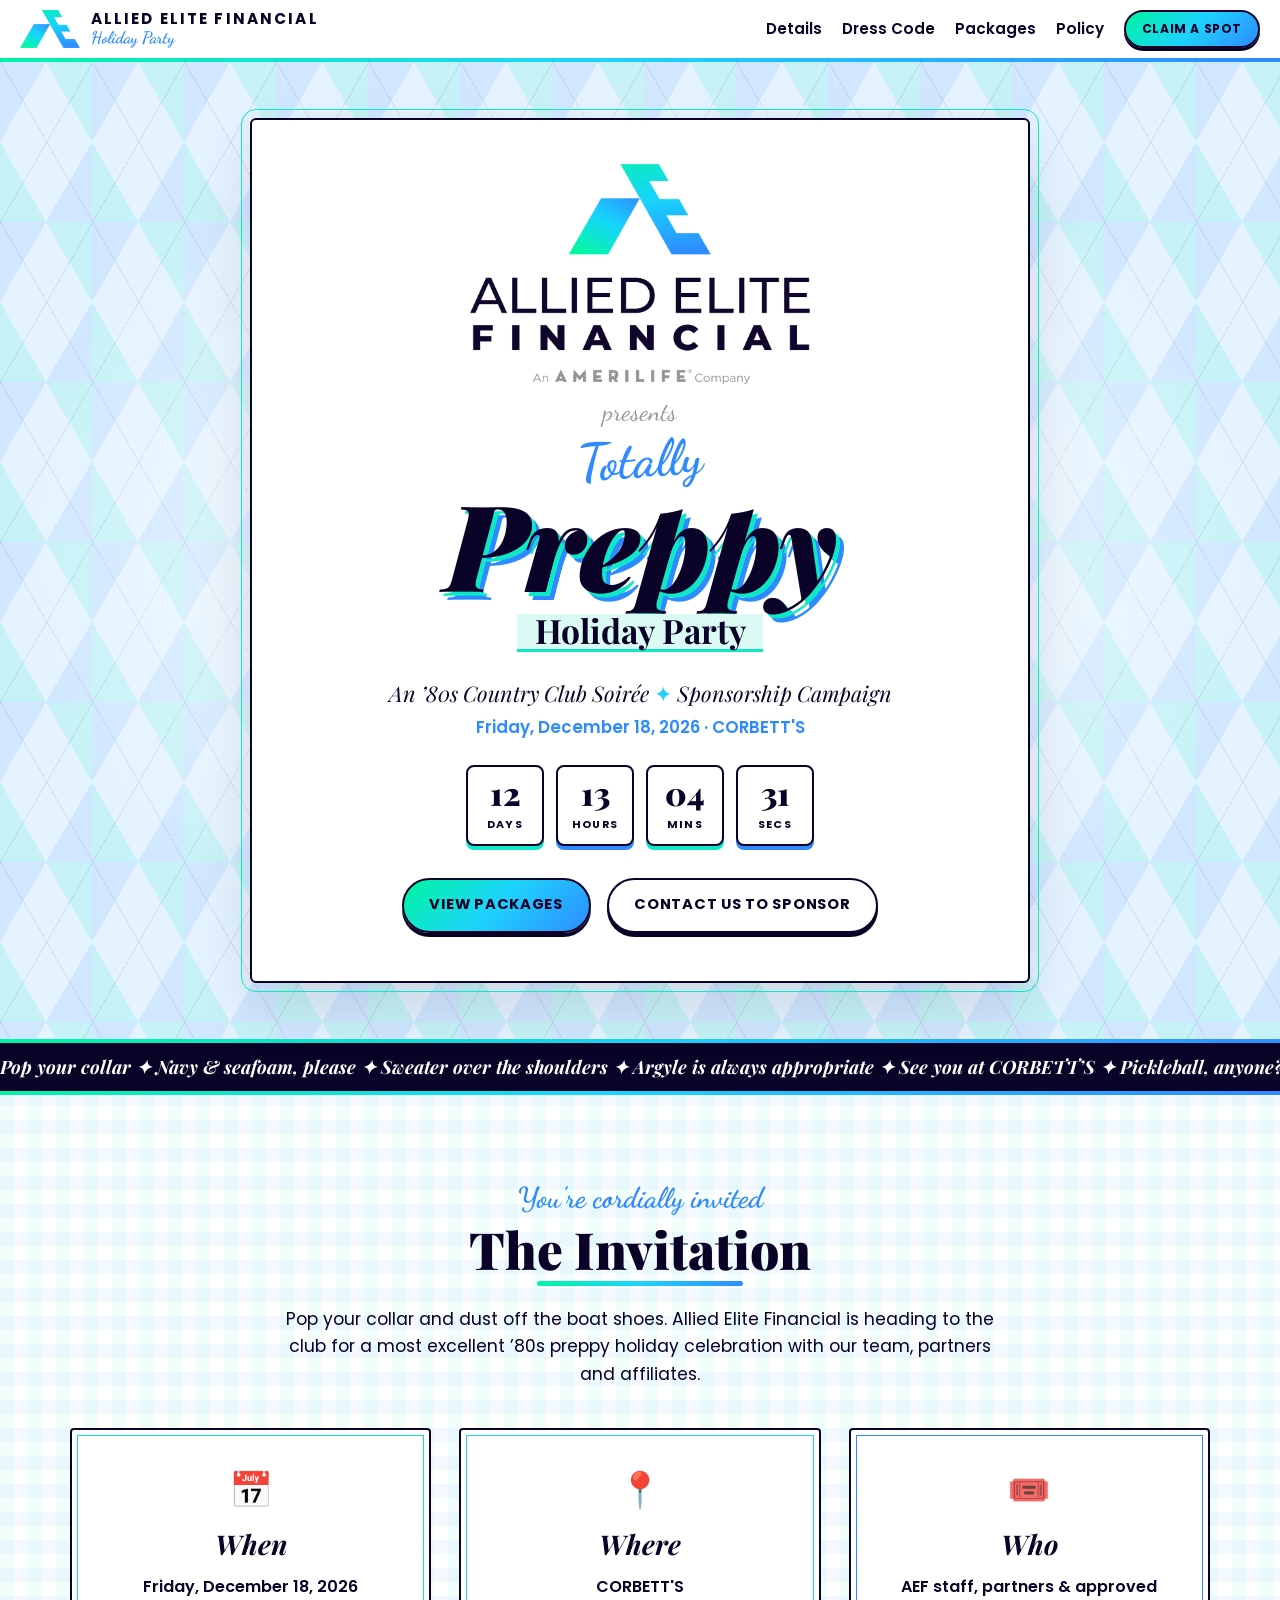
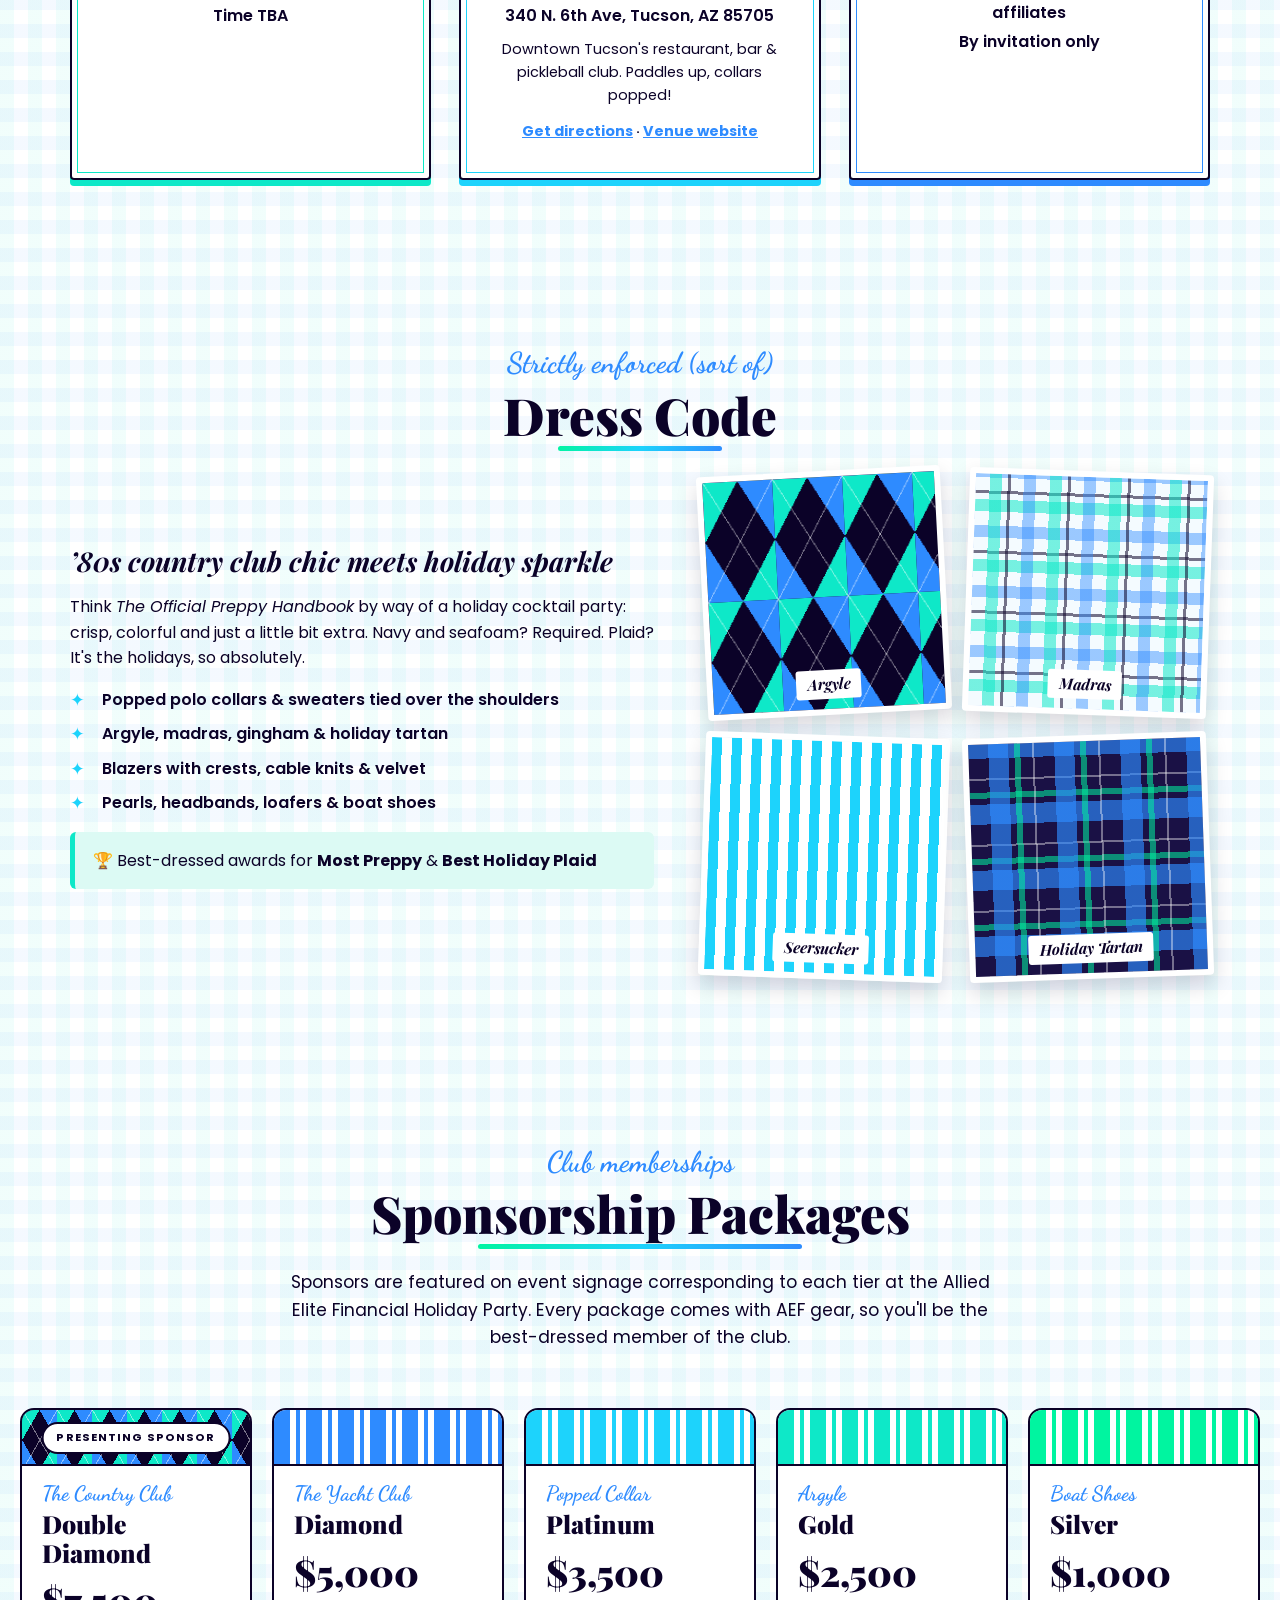
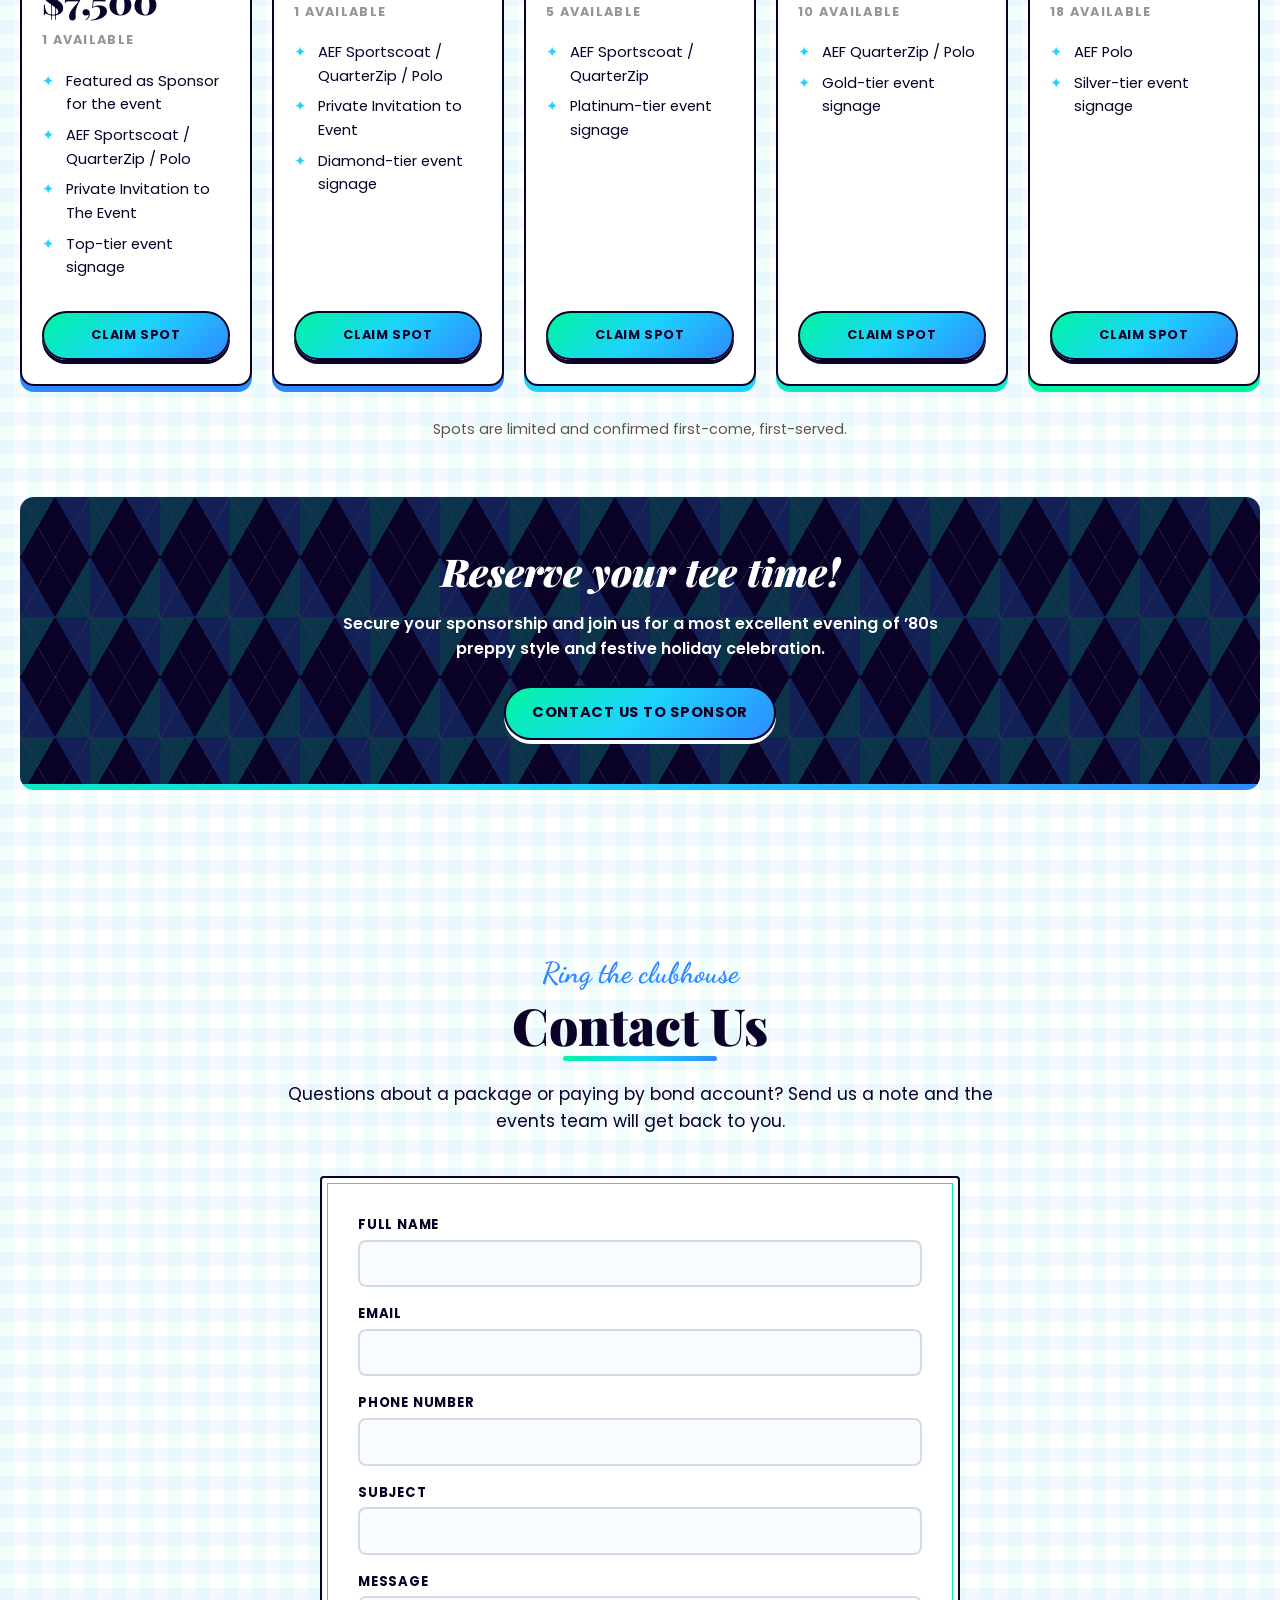
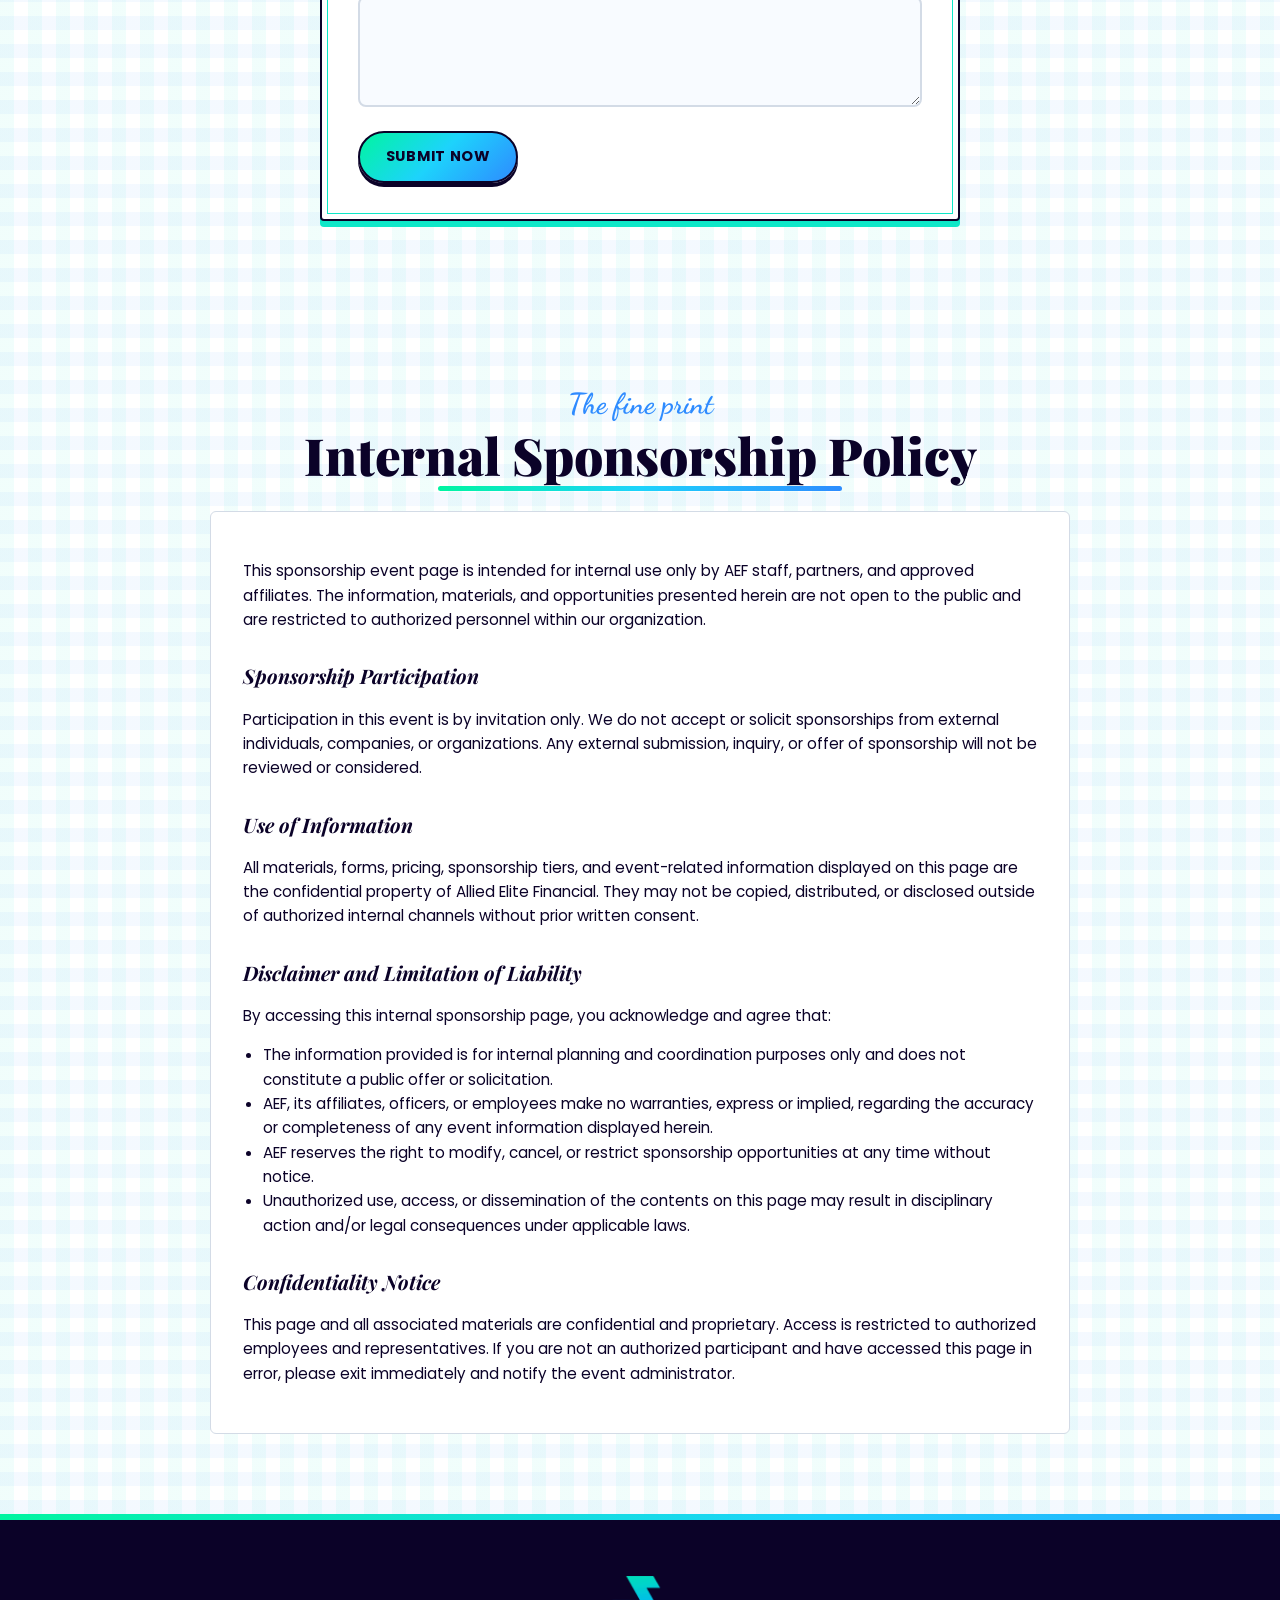
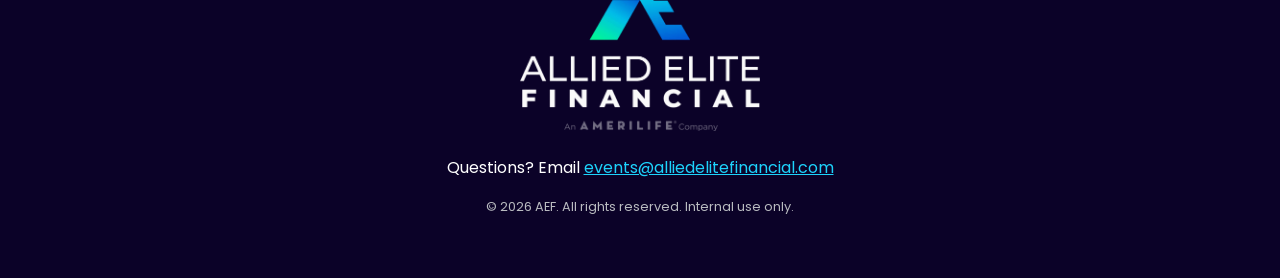
==== index.html @ 6266a6cc "Set venue to CORBETT'S in downtown Tucson Add address, short description, directions and venue websi" ====
<!doctype html>
<html lang="en">
<head>
  <meta charset="utf-8">
  <meta name="viewport" content="width=device-width, initial-scale=1">
  <title>Preppy Holiday Party | Allied Elite Financial</title>
  <meta name="description" content="Allied Elite Financial '80s Preppy Holiday Party sponsorship campaign.">
  <meta name="robots" content="noindex, nofollow">
  <link rel="icon" href="assets/aef-mark.png">
  <link rel="preconnect" href="https://fonts.googleapis.com">
  <link rel="preconnect" href="https://fonts.gstatic.com" crossorigin>
  <link href="https://fonts.googleapis.com/css2?family=Dancing+Script:wght@700&family=Playfair+Display:ital,wght@0,700;0,900;1,700;1,900&family=Poppins:wght@400;600;700&display=swap" rel="stylesheet">
  <link rel="stylesheet" href="styles.css">
</head>
<body>
  <!-- Falling snow layer -->
  <div class="snow" aria-hidden="true"></div>

  <header class="nav">
    <a class="nav__brand" href="#top" aria-label="Allied Elite Financial home">
      <img src="assets/aef-mark.png" alt="">
      <span class="nav__name">Allied Elite Financial<small>Holiday Party</small></span>
    </a>
    <button class="nav__toggle" aria-expanded="false" aria-controls="nav-links">Menu</button>
    <nav id="nav-links" class="nav__links">
      <a href="#details">Details</a>
      <a href="#dress-code">Dress Code</a>
      <a href="#sponsors">Packages</a>
      <a href="#policy">Policy</a>
      <a class="btn btn--small" href="#sponsors">Claim a Spot</a>
    </nav>
  </header>

  <main id="top">
    <!-- HERO -->
    <section class="hero">
      <div class="hero__inner">
        <img class="hero__logo" src="assets/aef-logo.png" alt="Allied Elite Financial, an AmeriLife company">
        <p class="hero__kicker">presents</p>
        <h1 class="hero__title">
          <span class="hero__script">Totally</span>
          <span class="hero__big">Preppy</span>
          <span class="hero__small">Holiday Party</span>
        </h1>
        <p class="hero__sub">An &rsquo;80s Country Club Soir&eacute;e <span class="sparkle">✦</span> Sponsorship Campaign</p>
        <p class="hero__meta">
          <span data-field="dateLong">Date TBA</span> &middot; <span data-field="venueName">Venue TBA</span>
        </p>
        <div class="countdown" id="countdown" aria-live="polite">
          <div><span id="cd-days">--</span><small>Days</small></div>
          <div><span id="cd-hours">--</span><small>Hours</small></div>
          <div><span id="cd-mins">--</span><small>Mins</small></div>
          <div><span id="cd-secs">--</span><small>Secs</small></div>
        </div>
        <div class="hero__ctas">
          <a class="btn" href="#sponsors">View Packages</a>
          <a class="btn btn--ghost" href="#contact">Contact Us to Sponsor</a>
        </div>
      </div>
    </section>

    <!-- MARQUEE -->
    <div class="marquee" aria-hidden="true">
      <div class="marquee__track">
        <span>Pop your collar ✦ Navy &amp; seafoam, please ✦ Sweater over the shoulders ✦ Argyle is always appropriate ✦ See you at CORBETT&rsquo;S ✦ Pickleball, anyone? ✦ Claim your sponsorship spot ✦ </span>
        <span>Pop your collar ✦ Navy &amp; seafoam, please ✦ Sweater over the shoulders ✦ Argyle is always appropriate ✦ See you at CORBETT&rsquo;S ✦ Pickleball, anyone? ✦ Claim your sponsorship spot ✦ </span>
      </div>
    </div>

    <!-- DETAILS -->
    <section id="details" class="section">
      <h2 class="section__title"><small>You're cordially invited</small><span>The Invitation</span></h2>
      <p class="section__lead">Pop your collar and dust off the boat shoes. Allied Elite Financial is heading to the club for a most excellent &rsquo;80s preppy holiday celebration with our team, partners and affiliates.</p>
      <div class="cards cards--3">
        <article class="card">
          <div class="card__icon">📅</div>
          <h3>When</h3>
          <p data-field="dateLong">Date TBA</p>
          <p data-field="timeRange">Time TBA</p>
        </article>
        <article class="card">
          <div class="card__icon">📍</div>
          <h3>Where</h3>
          <p data-field="venueName">Venue TBA</p>
          <p data-field="venueAddress">Address TBA</p>
          <p class="card__note" data-field="venueBlurb"></p>
          <p class="card__links"><a data-href="venueMapUrl" href="#" target="_blank" rel="noopener">Get directions</a> &middot; <a data-href="venueUrl" href="#" target="_blank" rel="noopener">Venue website</a></p>
        </article>
        <article class="card">
          <div class="card__icon">🎟️</div>
          <h3>Who</h3>
          <p>AEF staff, partners &amp; approved affiliates</p>
          <p>By invitation only</p>
        </article>
      </div>
    </section>

    <!-- DRESS CODE -->
    <section id="dress-code" class="section">
      <h2 class="section__title"><small>Strictly enforced (sort of)</small><span>Dress Code</span></h2>
      <div class="dress">
        <div class="dress__text">
          <p class="dress__headline">&rsquo;80s country club chic meets holiday sparkle</p>
          <p>Think <em>The Official Preppy Handbook</em> by way of a holiday cocktail party: crisp, colorful and just a little bit extra. Navy and seafoam? Required. Plaid? It's the holidays, so absolutely.</p>
          <ul class="ticks">
            <li>Popped polo collars &amp; sweaters tied over the shoulders</li>
            <li>Argyle, madras, gingham &amp; holiday tartan</li>
            <li>Blazers with crests, cable knits &amp; velvet</li>
            <li>Pearls, headbands, loafers &amp; boat shoes</li>
          </ul>
          <p class="dress__award">🏆 Best-dressed awards for <strong>Most Preppy</strong> &amp; <strong>Best Holiday Plaid</strong></p>
        </div>
        <div class="swatches" aria-hidden="true">
          <div class="swatch swatch--argyle"><span>Argyle</span></div>
          <div class="swatch swatch--madras"><span>Madras</span></div>
          <div class="swatch swatch--stripe"><span>Seersucker</span></div>
          <div class="swatch swatch--tartan"><span>Holiday Tartan</span></div>
        </div>
      </div>
    </section>

    <!-- SPONSORSHIPS -->
    <section id="sponsors" class="section section--sponsors">
      <h2 class="section__title"><small>Club memberships</small><span>Sponsorship Packages</span></h2>
      <p class="section__lead">Sponsors are featured on event signage corresponding to each tier at the <span data-field="signageEventName">Allied Elite Financial Holiday Party</span>. Every package comes with AEF gear, so you'll be the best-dressed member of the club.</p>
      <div class="tiers" id="tiers"></div>
      <p class="fineprint">Spots are limited and confirmed first-come, first-served.</p>
      <div class="cta-band">
        <h3>Reserve your tee time!</h3>
        <p>Secure your sponsorship and join us for a most excellent evening of &rsquo;80s preppy style and festive holiday celebration.</p>
        <a class="btn" href="#contact">Contact Us to Sponsor</a>
      </div>
    </section>

    <!-- CONTACT -->
    <section id="contact" class="section">
      <h2 class="section__title"><small>Ring the clubhouse</small><span>Contact Us</span></h2>
      <p class="section__lead">Questions about a package or paying by bond account? Send us a note and the events team will get back to you.</p>
      <form class="form form--narrow" id="contact-form">
        <label>Full Name<input name="name" required autocomplete="name"></label>
        <label>Email<input type="email" name="email" required autocomplete="email"></label>
        <label>Phone Number<input type="tel" name="phone" autocomplete="tel"></label>
        <label>Subject<input name="subject" id="contact-subject"></label>
        <label>Message<textarea name="message" rows="4"></textarea></label>
        <button class="btn" type="submit">Submit Now</button>
      </form>
    </section>

    <!-- POLICY -->
    <section id="policy" class="section section--policy">
      <h2 class="section__title"><small>The fine print</small><span>Internal Sponsorship Policy</span></h2>
      <div class="policy">
        <p>This sponsorship event page is intended for internal use only by AEF staff, partners, and approved affiliates. The information, materials, and opportunities presented herein are not open to the public and are restricted to authorized personnel within our organization.</p>
        <h3>Sponsorship Participation</h3>
        <p>Participation in this event is by invitation only. We do not accept or solicit sponsorships from external individuals, companies, or organizations. Any external submission, inquiry, or offer of sponsorship will not be reviewed or considered.</p>
        <h3>Use of Information</h3>
        <p>All materials, forms, pricing, sponsorship tiers, and event-related information displayed on this page are the confidential property of Allied Elite Financial. They may not be copied, distributed, or disclosed outside of authorized internal channels without prior written consent.</p>
        <h3>Disclaimer and Limitation of Liability</h3>
        <p>By accessing this internal sponsorship page, you acknowledge and agree that:</p>
        <ul>
          <li>The information provided is for internal planning and coordination purposes only and does not constitute a public offer or solicitation.</li>
          <li>AEF, its affiliates, officers, or employees make no warranties, express or implied, regarding the accuracy or completeness of any event information displayed herein.</li>
          <li>AEF reserves the right to modify, cancel, or restrict sponsorship opportunities at any time without notice.</li>
          <li>Unauthorized use, access, or dissemination of the contents on this page may result in disciplinary action and/or legal consequences under applicable laws.</li>
        </ul>
        <h3>Confidentiality Notice</h3>
        <p>This page and all associated materials are confidential and proprietary. Access is restricted to authorized employees and representatives. If you are not an authorized participant and have accessed this page in error, please exit immediately and notify the event administrator.</p>
      </div>
    </section>
  </main>

  <!-- CLAIM SPOT MODAL -->
  <dialog class="modal" id="claim-modal" aria-labelledby="claim-title">
    <button class="modal__close" type="button" aria-label="Close">&times;</button>
    <p class="modal__kicker">Welcome to the club</p>
    <h3 id="claim-title">Package</h3>
    <p class="modal__price" id="claim-price"></p>
    <p>How would you like to pay?</p>
    <div class="modal__actions">
      <a class="btn btn--block" id="pay-card" href="#" target="_blank" rel="noopener">Pay by Credit Card</a>
      <a class="btn btn--block btn--alt" id="pay-bond" href="#" target="_blank" rel="noopener">Pay by Bond Account</a>
    </div>
    <p class="modal__note" id="claim-note"></p>
  </dialog>

  <footer class="footer">
    <img src="assets/aef-logo-white.png" alt="Allied Elite Financial, an AmeriLife company" class="footer__logo">
    <p>Questions? Email <a data-field-href="contactEmail" data-field="contactEmail" href="#">events@example.com</a></p>
    <p class="footer__small">&copy; <span data-field="year">2026</span> AEF. All rights reserved. Internal use only.</p>
  </footer>

  <script src="config.js"></script>
  <script src="script.js"></script>
</body>
</html>
---- styles.css ----
/*
 * Palette is taken straight from the Allied Elite Financial logo so the
 * '80s preppy theme sits comfortably next to the brand mark.
 */
:root {
  --navy: #0b0228;       /* logo wordmark */
  --navy-2: #1a1145;
  --mint: #00f5a0;       /* logo gradient start */
  --aqua: #0ee8c8;       /* logo "E" top */
  --cyan: #1dd3fc;       /* logo mid */
  --blue: #2e8bff;       /* logo gradient end */
  --gray: #939598;       /* "AmeriLife" */
  --aqua-soft: #dcfaf4;
  --sky-soft: #e4f3ff;
  --paper: #ffffff;
  --ink: #0b0228;
  --brand-grad: linear-gradient(135deg, var(--mint) 0%, var(--cyan) 50%, var(--blue) 100%);
  --brand-stripe: repeating-linear-gradient(90deg, var(--aqua) 0 18px, var(--blue) 18px 36px);
  --radius: 14px;
  --serif: "Playfair Display", Georgia, serif;
  --script: "Dancing Script", cursive;
}

* { box-sizing: border-box; }
html { scroll-behavior: smooth; scroll-padding-top: 80px; overflow-x: clip; }
body {
  margin: 0;
  font-family: "Poppins", system-ui, sans-serif;
  color: var(--ink);
  background-color: var(--paper);
  /* light seafoam gingham */
  background-image:
    linear-gradient(90deg, rgba(14,232,200,.06) 50%, transparent 50%),
    linear-gradient(rgba(46,139,255,.05) 50%, transparent 50%);
  background-size: 28px 28px;
  line-height: 1.6;
}
img { max-width: 100%; display: block; }
a { color: var(--blue); }

/* ---------- Buttons ---------- */
.btn {
  display: inline-block;
  font-family: "Poppins", sans-serif;
  font-weight: 700;
  font-size: .92rem;
  letter-spacing: .05em;
  text-transform: uppercase;
  padding: .85rem 1.6rem;
  background: var(--brand-grad);
  color: var(--navy);
  border: 2px solid var(--navy);
  border-radius: 999px;
  box-shadow: 0 4px 0 var(--navy);
  text-decoration: none;
  cursor: pointer;
  transition: transform .15s, box-shadow .15s;
}
.btn:hover, .btn:focus-visible { transform: translateY(-2px); box-shadow: 0 6px 0 var(--navy); }
.btn--ghost { background: var(--paper); }
.btn--small { padding: .45rem 1rem; font-size: .76rem; box-shadow: 0 3px 0 var(--navy); }
.btn--block { display: block; text-align: center; margin-top: auto; }
.btn--alt { background: var(--navy); color: var(--paper); box-shadow: 0 4px 0 var(--blue); }
.btn--alt:hover { box-shadow: 0 6px 0 var(--blue); }
.btn--disabled { background: #d5d6d8; color: #666; cursor: not-allowed; box-shadow: none !important; transform: none !important; }

/* ---------- Nav ---------- */
.nav {
  position: sticky; top: 0; z-index: 50;
  display: flex; align-items: center; justify-content: space-between; gap: 1rem;
  padding: .6rem 1.25rem;
  background: rgba(255, 255, 255, .96);
  backdrop-filter: blur(8px);
  border-bottom: 4px solid transparent;
  border-image: var(--brand-grad) 1;
}
.nav__brand { display: flex; align-items: center; gap: .7rem; text-decoration: none; color: var(--navy); }
.nav__brand img { height: 38px; width: auto; }
.nav__name { font-weight: 700; font-size: .95rem; letter-spacing: .14em; text-transform: uppercase; line-height: 1.2; }
.nav__name small { display: block; font-family: var(--script); font-size: 1.05rem; letter-spacing: 0; text-transform: none; color: var(--blue); }
.nav__links { display: flex; align-items: center; gap: 1.25rem; }
.nav__links a:not(.btn) { color: var(--navy); text-decoration: none; font-weight: 600; font-size: .95rem; }
.nav__links a:not(.btn):hover { color: var(--blue); }
.nav__toggle {
  display: none; font-weight: 700; background: var(--navy); color: var(--paper);
  border: 0; border-radius: 999px; padding: .5rem 1.1rem; cursor: pointer;
}

/* ---------- Snow ---------- */
.snow { position: fixed; inset: 0; pointer-events: none; z-index: 40; overflow: hidden; }
.snow span { position: absolute; top: -5vh; color: rgba(29,211,252,.55); animation: fall linear infinite; }
.snow span:nth-child(2n) { color: rgba(46,139,255,.4); }
.snow span:nth-child(3n) { color: rgba(147,149,152,.5); }
@keyframes fall { to { transform: translateY(110vh) rotate(360deg); } }

/* ---------- Hero ---------- */
.hero {
  position: relative;
  min-height: calc(100vh - 66px);
  display: grid; place-items: center;
  padding: 3.5rem 1.25rem;
  text-align: center;
  /* soft argyle in brand tints */
  background-color: var(--sky-soft);
  background-image:
    radial-gradient(ellipse at center, rgba(255,255,255,.85) 0%, rgba(255,255,255,0) 70%),
    repeating-linear-gradient(120deg, rgba(11,2,40,.08) 0 1px, transparent 1px 80px),
    repeating-linear-gradient(60deg, rgba(11,2,40,.08) 0 1px, transparent 1px 80px),
    linear-gradient(60deg, rgba(14,232,200,.14) 25%, transparent 25%, transparent 75%, rgba(14,232,200,.14) 75%),
    linear-gradient(120deg, rgba(46,139,255,.11) 25%, transparent 25%, transparent 75%, rgba(46,139,255,.11) 75%);
  background-size: auto, 92px 160px, 92px 160px, 92px 160px, 92px 160px;
}
.hero__inner {
  position: relative; z-index: 2; max-width: 780px; width: 100%;
  padding: 2.75rem 1.75rem 3rem;
  background: var(--paper);
  border: 2px solid var(--navy);
  outline: 1px solid var(--aqua); outline-offset: 8px;
  border-radius: 6px;
  box-shadow: 0 24px 60px rgba(11,2,40,.12);
}
.hero__logo { width: min(340px, 78%); margin: 0 auto .5rem; }
.hero__kicker { font-family: var(--script); font-size: 1.6rem; color: var(--gray); margin: .25rem 0 .25rem; }
.hero__title { margin: 0; line-height: .95; }
.hero__script { display: block; font-family: var(--script); font-size: clamp(2rem, 6vw, 3.2rem); color: var(--blue); transform: rotate(-4deg); }
.hero__big {
  display: block; font-family: var(--serif); font-weight: 900; font-style: italic;
  font-size: clamp(3.6rem, 14vw, 7.5rem); letter-spacing: -.02em; color: var(--navy);
  text-shadow: 4px 4px 0 var(--aqua), 8px 8px 0 var(--blue);
}
.hero__small {
  display: inline-block; margin-top: .9rem;
  font-family: var(--serif); font-weight: 700; font-size: clamp(1.3rem, 4.5vw, 2.1rem);
  color: var(--navy); background: var(--aqua-soft);
  border-bottom: 3px solid var(--aqua);
  padding: .1rem 1.1rem;
}
.hero__sub { font-family: var(--serif); font-style: italic; font-size: clamp(1.05rem, 3vw, 1.35rem); margin: 1.5rem 0 .25rem; }
.sparkle { color: var(--cyan); font-style: normal; }
.hero__meta { font-weight: 600; font-size: 1.05rem; margin: 0 0 1.5rem; color: var(--blue); }
.hero__ctas { display: flex; gap: 1rem; justify-content: center; flex-wrap: wrap; margin-top: 2rem; }

.countdown { display: flex; gap: .75rem; justify-content: center; flex-wrap: wrap; }
.countdown div {
  background: var(--paper); color: var(--navy);
  border: 2px solid var(--navy); border-radius: 8px;
  min-width: 78px; padding: .5rem .6rem;
}
.countdown div:nth-child(odd) { box-shadow: 0 4px 0 var(--aqua); }
.countdown div:nth-child(even) { box-shadow: 0 4px 0 var(--blue); }
.countdown span { display: block; font-family: var(--serif); font-weight: 900; font-size: 2rem; line-height: 1.1; }
.countdown small { font-weight: 700; text-transform: uppercase; font-size: .68rem; letter-spacing: .12em; }

/* ---------- Marquee ---------- */
.marquee {
  overflow: hidden; white-space: nowrap;
  background: var(--navy);
  color: var(--paper);
  border-block: 4px solid transparent;
  border-image: var(--brand-grad) 1;
  font-family: var(--serif); font-style: italic; font-weight: 700; font-size: 1.15rem;
  padding: .6rem 0;
}
.marquee__track { display: inline-block; animation: scroll 32s linear infinite; }
@keyframes scroll { to { transform: translateX(-50%); } }

/* ---------- Sections ---------- */
.section { position: relative; max-width: 1180px; margin: 0 auto; padding: 5rem 1.25rem; }
.section__title { text-align: center; margin: 0 0 1.25rem; }
.section__title small {
  display: block; font-family: var(--script); font-size: clamp(1.3rem, 3.5vw, 1.8rem); color: var(--blue); font-weight: 700;
}
.section__title span {
  display: inline-block; position: relative;
  font-family: var(--serif); font-weight: 900;
  font-size: clamp(2rem, 5.5vw, 3.2rem); line-height: 1.1;
  color: var(--navy);
  padding-bottom: .5rem;
}
.section__title span::after {
  content: ""; position: absolute; left: 20%; right: 20%; bottom: 0; height: 5px; border-radius: 3px;
  background: var(--brand-grad);
}
.section__lead { max-width: 720px; margin: 0 auto 2.5rem; text-align: center; font-size: 1.08rem; }
.fineprint { text-align: center; font-size: .9rem; color: #555; margin-top: 2rem; }

/* Invitation cards */
.cards { display: grid; gap: 1.75rem; }
.cards--3 { grid-template-columns: repeat(auto-fit, minmax(240px, 1fr)); }
.card {
  --accent: var(--aqua);
  background: var(--paper);
  border: 2px solid var(--navy);
  outline: 1px solid var(--accent); outline-offset: -8px;
  border-radius: 4px;
  padding: 2rem 1.75rem; text-align: center;
  box-shadow: 0 6px 0 var(--accent);
}
.card:nth-child(2) { --accent: var(--cyan); }
.card:nth-child(3) { --accent: var(--blue); }
.card h3 { font-family: var(--serif); font-style: italic; font-size: 1.7rem; margin: .25rem 0 .5rem; }
.card p { margin: .2rem 0; font-weight: 600; }
.card .card__note { font-weight: 400; font-size: .9rem; margin-top: .6rem; }
.card__icon { font-size: 2.2rem; }
.card .card__links { margin-top: .8rem; font-size: .9rem; }
.card__links a { font-weight: 700; }

/* Dress code */
.dress { display: grid; gap: 3rem; grid-template-columns: 1.15fr 1fr; align-items: center; }
.dress__headline { font-family: var(--serif); font-style: italic; font-weight: 700; font-size: 1.7rem; color: var(--navy); margin: 0 0 .5rem; line-height: 1.25; }
.ticks { list-style: none; padding: 0; }
.ticks li { padding-left: 2rem; position: relative; margin: .55rem 0; font-weight: 600; }
.ticks li::before { content: "✦"; position: absolute; left: 0; color: var(--cyan); font-size: 1.1rem; line-height: 1.5; }
.dress__award { background: var(--aqua-soft); border-left: 5px solid var(--aqua); border-radius: 6px; padding: 1rem 1.1rem; }

.swatches { display: grid; grid-template-columns: 1fr 1fr; gap: 1.25rem; }
.swatch {
  position: relative; aspect-ratio: 1;
  border: 6px solid var(--paper); border-radius: 4px;
  box-shadow: 0 10px 22px rgba(11,2,40,.16);
}
.swatch:nth-child(1) { transform: rotate(-3deg); }
.swatch:nth-child(2) { transform: rotate(2deg); }
.swatch:nth-child(3) { transform: rotate(2deg); }
.swatch:nth-child(4) { transform: rotate(-2deg); }
.swatch span {
  position: absolute; left: 50%; bottom: 10px; transform: translateX(-50%);
  background: var(--paper); color: var(--navy);
  font-family: var(--serif); font-style: italic; font-weight: 700; font-size: .95rem;
  padding: .15rem .7rem; border-radius: 3px; white-space: nowrap;
}
.swatch--argyle {
  background-color: var(--navy);
  background-image:
    repeating-linear-gradient(120deg, rgba(255,255,255,.45) 0 1px, transparent 1px 60px),
    repeating-linear-gradient(60deg, rgba(255,255,255,.45) 0 1px, transparent 1px 60px),
    linear-gradient(60deg, var(--blue) 25%, transparent 25%, transparent 75%, var(--blue) 75%),
    linear-gradient(120deg, var(--aqua) 25%, transparent 25%, transparent 75%, var(--aqua) 75%);
  background-size: 70px 120px;
}
.swatch--madras {
  background-color: #f4fbff;
  background-image:
    repeating-linear-gradient(90deg, transparent 0 14px, rgba(14,232,200,.55) 14px 26px, transparent 26px 32px, rgba(11,2,40,.55) 32px 35px, transparent 35px 48px, rgba(46,139,255,.45) 48px 60px),
    repeating-linear-gradient(0deg, transparent 0 14px, rgba(14,232,200,.55) 14px 26px, transparent 26px 32px, rgba(11,2,40,.55) 32px 35px, transparent 35px 48px, rgba(46,139,255,.45) 48px 60px);
}
.swatch--stripe { background: repeating-linear-gradient(90deg, var(--cyan) 0 10px, var(--paper) 10px 20px); }
.swatch--tartan {
  background-color: var(--navy-2);
  background-image:
    repeating-linear-gradient(90deg, transparent 0 20px, rgba(46,139,255,.65) 20px 40px, transparent 40px 46px, rgba(0,245,160,.55) 46px 52px, transparent 52px 64px, rgba(255,255,255,.4) 64px 66px),
    repeating-linear-gradient(0deg, transparent 0 20px, rgba(46,139,255,.65) 20px 40px, transparent 40px 46px, rgba(0,245,160,.55) 46px 52px, transparent 52px 64px, rgba(255,255,255,.4) 64px 66px);
}

/* ---------- Sponsorships ---------- */
.section--sponsors { max-width: 1300px; }
.tiers {
  display: grid; gap: 1.5rem;
  grid-template-columns: repeat(auto-fit, minmax(210px, 1fr));
  align-items: stretch;
  padding-top: 1rem;
}
.tier {
  --accent: var(--aqua);
  position: relative;
  display: flex; flex-direction: column;
  background: var(--paper);
  border: 2px solid var(--navy);
  border-radius: var(--radius);
  padding: 0 1.25rem 1.5rem;
  box-shadow: 0 6px 0 var(--accent);
  overflow: hidden;
  transition: transform .2s;
}
.tier:hover { transform: translateY(-6px); }
.tier::before {
  /* ribbon-stripe band */
  content: ""; display: block; height: 54px; margin: 0 -1.25rem 1rem;
  border-bottom: 2px solid var(--navy);
  background: repeating-linear-gradient(90deg, var(--accent) 0 16px, var(--paper) 16px 22px, var(--accent) 22px 26px, var(--paper) 26px 32px);
}
.tier--navy { --accent: var(--navy); }
.tier--blue { --accent: var(--blue); }
.tier--cyan { --accent: var(--cyan); }
.tier--aqua { --accent: var(--aqua); }
.tier--mint { --accent: var(--mint); }
.tier--featured { box-shadow: 0 6px 0 var(--blue); }
.tier--featured::before {
  background-color: var(--navy);
  background-image:
    repeating-linear-gradient(120deg, rgba(255,255,255,.45) 0 1px, transparent 1px 30px),
    repeating-linear-gradient(60deg, rgba(255,255,255,.45) 0 1px, transparent 1px 30px),
    linear-gradient(60deg, var(--blue) 25%, transparent 25%, transparent 75%, var(--blue) 75%),
    linear-gradient(120deg, var(--aqua) 25%, transparent 25%, transparent 75%, var(--aqua) 75%);
  background-size: 35px 60px;
}
.tier--soldout { opacity: .6; }
.tier__ribbon {
  position: absolute; top: 12px; left: 50%; transform: translateX(-50%);
  background: var(--paper); color: var(--navy);
  font-size: .7rem; font-weight: 700; letter-spacing: .1em; text-transform: uppercase;
  padding: .3rem .8rem; border-radius: 999px; border: 2px solid var(--navy); white-space: nowrap;
}
.tier__tag {
  align-self: flex-start; margin: 0;
  font-family: var(--script); font-weight: 700; font-size: 1.3rem; color: var(--blue); line-height: 1.2;
}
.tier__name { font-family: var(--serif); font-weight: 900; font-size: 1.55rem; line-height: 1.15; margin: .2rem 0 .25rem; color: var(--navy); }
.tier__price { font-family: var(--serif); font-weight: 900; font-size: 2.3rem; margin: 0; color: var(--navy); }
.tier__limit { margin: 0 0 .75rem; font-size: .8rem; font-weight: 700; letter-spacing: .1em; text-transform: uppercase; color: var(--gray); }
.tier ul { list-style: none; padding: 0; margin: 0 0 1.5rem; font-size: .92rem; }
.tier li { position: relative; padding-left: 1.5rem; margin: .45rem 0; }
.tier li::before { content: "✦"; position: absolute; left: 0; color: var(--cyan); }
.tier .btn { font-size: .8rem; width: 100%; }

.cta-band {
  margin-top: 3.5rem; text-align: center;
  color: var(--paper);
  border-radius: var(--radius);
  padding: 2.75rem 1.5rem;
  background-color: var(--navy);
  background-image:
    linear-gradient(rgba(11,2,40,.78), rgba(11,2,40,.78)),
    repeating-linear-gradient(120deg, rgba(255,255,255,.4) 0 1px, transparent 1px 60px),
    repeating-linear-gradient(60deg, rgba(255,255,255,.4) 0 1px, transparent 1px 60px),
    linear-gradient(60deg, var(--blue) 25%, transparent 25%, transparent 75%, var(--blue) 75%),
    linear-gradient(120deg, var(--aqua) 25%, transparent 25%, transparent 75%, var(--aqua) 75%);
  background-size: auto, 70px 120px, 70px 120px, 70px 120px, 70px 120px;
  border-bottom: 6px solid transparent;
  border-image: var(--brand-grad) 1;
}
.cta-band h3 { font-family: var(--serif); font-style: italic; font-weight: 900; font-size: clamp(1.7rem, 4.5vw, 2.4rem); margin: 0 0 .5rem; }
.cta-band p { max-width: 620px; margin: 0 auto 1.5rem; font-weight: 600; }
.cta-band .btn { box-shadow: 0 4px 0 var(--paper); }

/* ---------- Claim modal ---------- */
.modal {
  width: min(440px, calc(100% - 32px));
  border: 2px solid var(--navy); border-radius: var(--radius);
  outline: 1px solid var(--aqua); outline-offset: -10px;
  padding: 2.25rem 1.75rem; text-align: center;
  background: var(--paper); color: var(--ink);
}
.modal::backdrop { background: rgba(11, 2, 40, .75); }
.modal__close {
  position: absolute; top: .9rem; right: 1.1rem;
  background: none; border: 0; font-size: 2rem; line-height: 1; cursor: pointer; color: var(--ink);
}
.modal__kicker { font-family: var(--script); font-weight: 700; color: var(--blue); margin: 0; font-size: 1.5rem; }
.modal h3 { font-family: var(--serif); font-weight: 900; font-size: 2.1rem; margin: .1rem 0 0; color: var(--navy); }
.modal__price { font-family: var(--serif); font-weight: 900; font-size: 1.7rem; margin: 0 0 1rem; color: var(--blue); }
.modal__actions { display: grid; gap: .9rem; margin: 1rem 0; }
.modal__note { font-size: .85rem; color: #555; margin: 0; }

/* ---------- Forms ---------- */
.form {
  background: var(--paper);
  border: 2px solid var(--navy);
  outline: 1px solid var(--aqua); outline-offset: -8px;
  border-radius: 4px;
  box-shadow: 0 6px 0 var(--aqua);
  padding: 2.25rem;
  display: flex; flex-direction: column; gap: 1rem;
}
.form--narrow { max-width: 640px; margin: 0 auto; }
.form label { display: flex; flex-direction: column; gap: .3rem; font-weight: 700; font-size: .82rem; letter-spacing: .06em; text-transform: uppercase; color: var(--navy); }
.form input, .form select, .form textarea {
  font: inherit; font-weight: 400; text-transform: none; letter-spacing: 0; color: var(--ink);
  padding: .7rem .8rem; border: 2px solid #d3dbe6; border-radius: 8px; background: #f8fbff;
}
.form input:focus, .form select:focus, .form textarea:focus { outline: 3px solid rgba(29,211,252,.35); border-color: var(--blue); }
.form .btn { align-self: flex-start; margin-top: .5rem; }

/* ---------- Policy ---------- */
.policy {
  max-width: 860px; margin: 0 auto;
  background: var(--paper); border: 1px solid #d3dbe6; border-radius: 6px;
  padding: 2rem; font-size: .95rem;
}
.policy h3 { font-family: var(--serif); font-style: italic; color: var(--navy); font-size: 1.25rem; margin: 1.75rem 0 .4rem; }
.policy ul { padding-left: 1.25rem; }

/* ---------- Footer ---------- */
.footer {
  text-align: center; padding: 3.5rem 1.25rem 3rem; color: var(--paper);
  background: var(--navy);
  border-top: 6px solid transparent;
  border-image: var(--brand-grad) 1;
}
.footer a { color: var(--cyan); }
.footer__logo { width: 240px; margin: 0 auto 1.5rem; }
.footer__small { font-size: .8rem; color: #b9bbc0; }

/* ---------- Responsive ---------- */
@media (min-width: 1100px) {
  .tiers { grid-template-columns: repeat(5, 1fr); gap: 1.25rem; }
}
@media (max-width: 860px) {
  .nav__toggle { display: block; }
  .nav__links {
    position: absolute; top: 100%; left: 0; right: 0;
    flex-direction: column; gap: 1rem; padding: 1.5rem;
    background: var(--paper); border-bottom: 4px solid var(--aqua);
    display: none;
  }
  .nav__links.is-open { display: flex; }
  .dress { grid-template-columns: 1fr; }
  .swatches { max-width: 420px; width: 100%; margin: 0 auto; }
}
@media (max-width: 480px) {
  .nav__name { font-size: .78rem; }
  .hero__inner { padding: 2rem 1rem 2.5rem; }
  .hero__big { text-shadow: 3px 3px 0 var(--aqua), 6px 6px 0 var(--blue); }
  .countdown div { min-width: 64px; }
  .countdown span { font-size: 1.5rem; }
  .form { padding: 1.5rem; }
}
@media (prefers-reduced-motion: reduce) {
  *, *::before, *::after { animation: none !important; transition: none !important; }
  html { scroll-behavior: auto; }
}
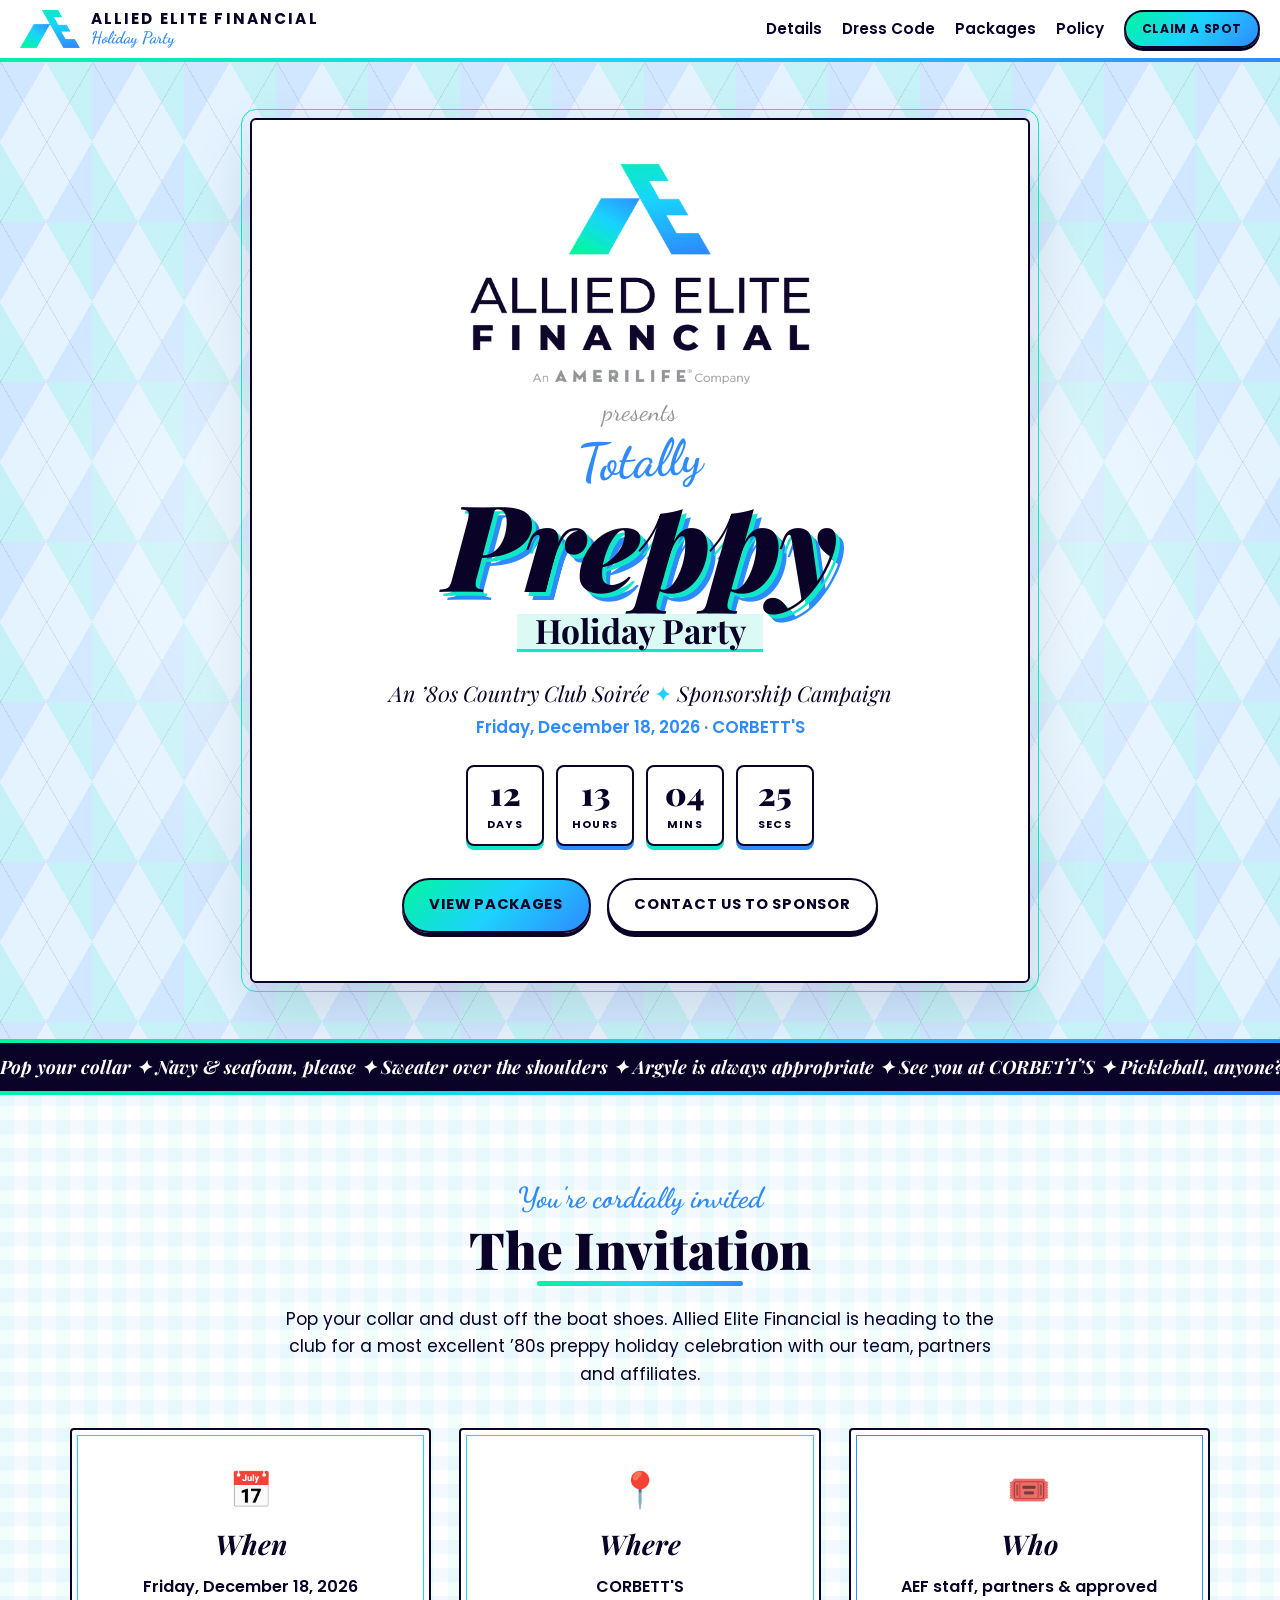
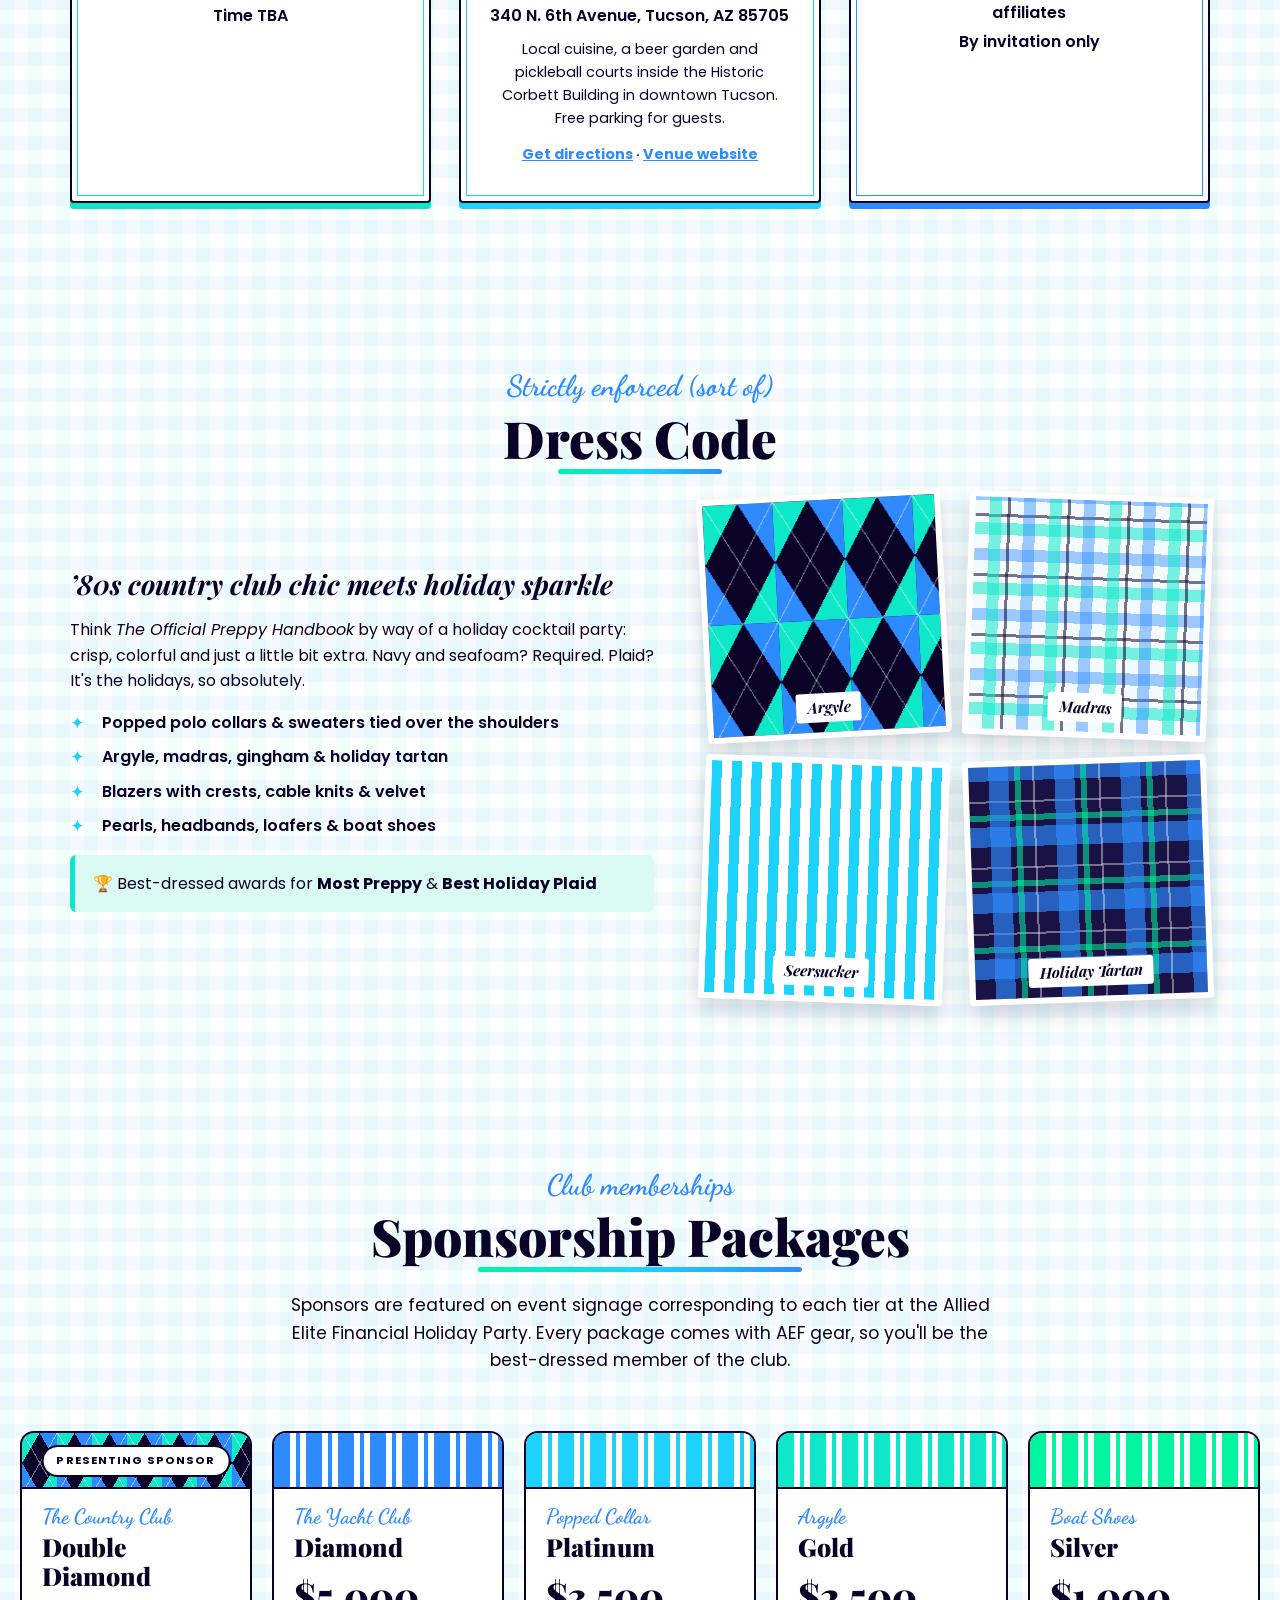
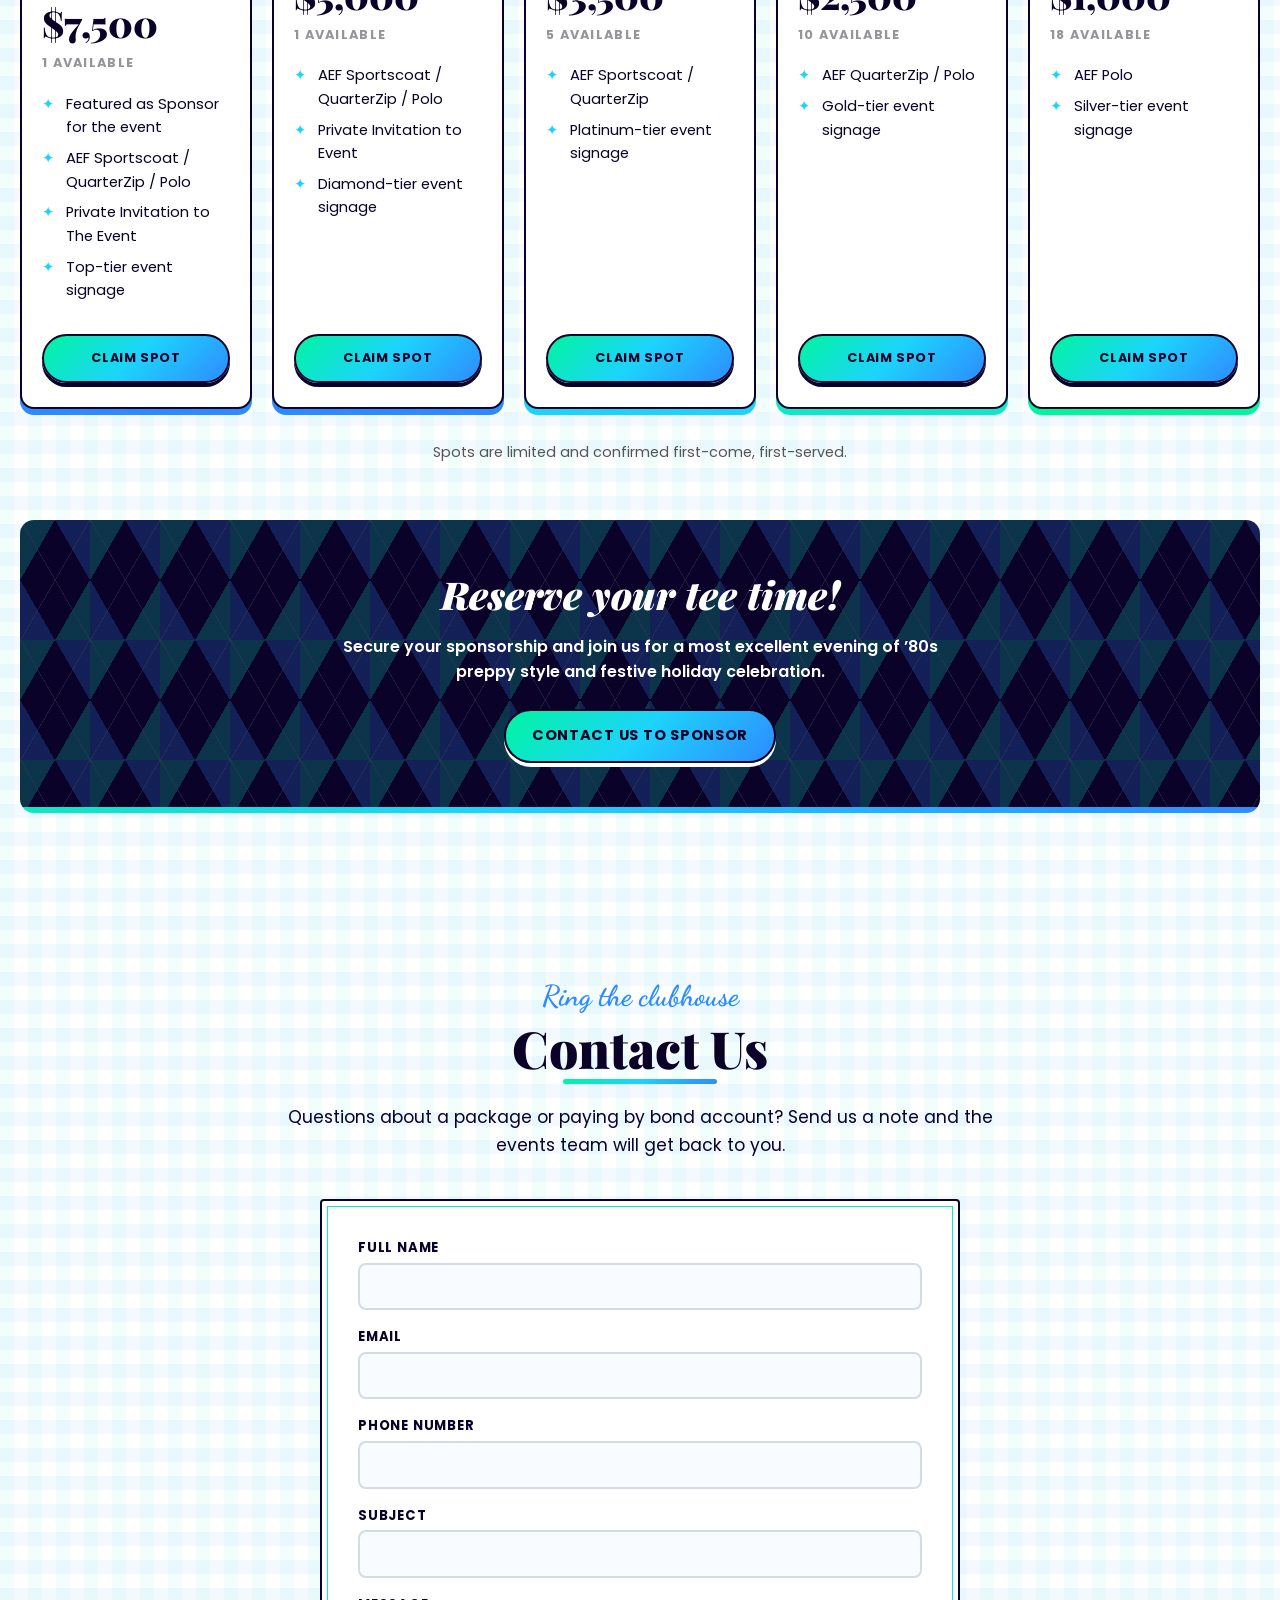
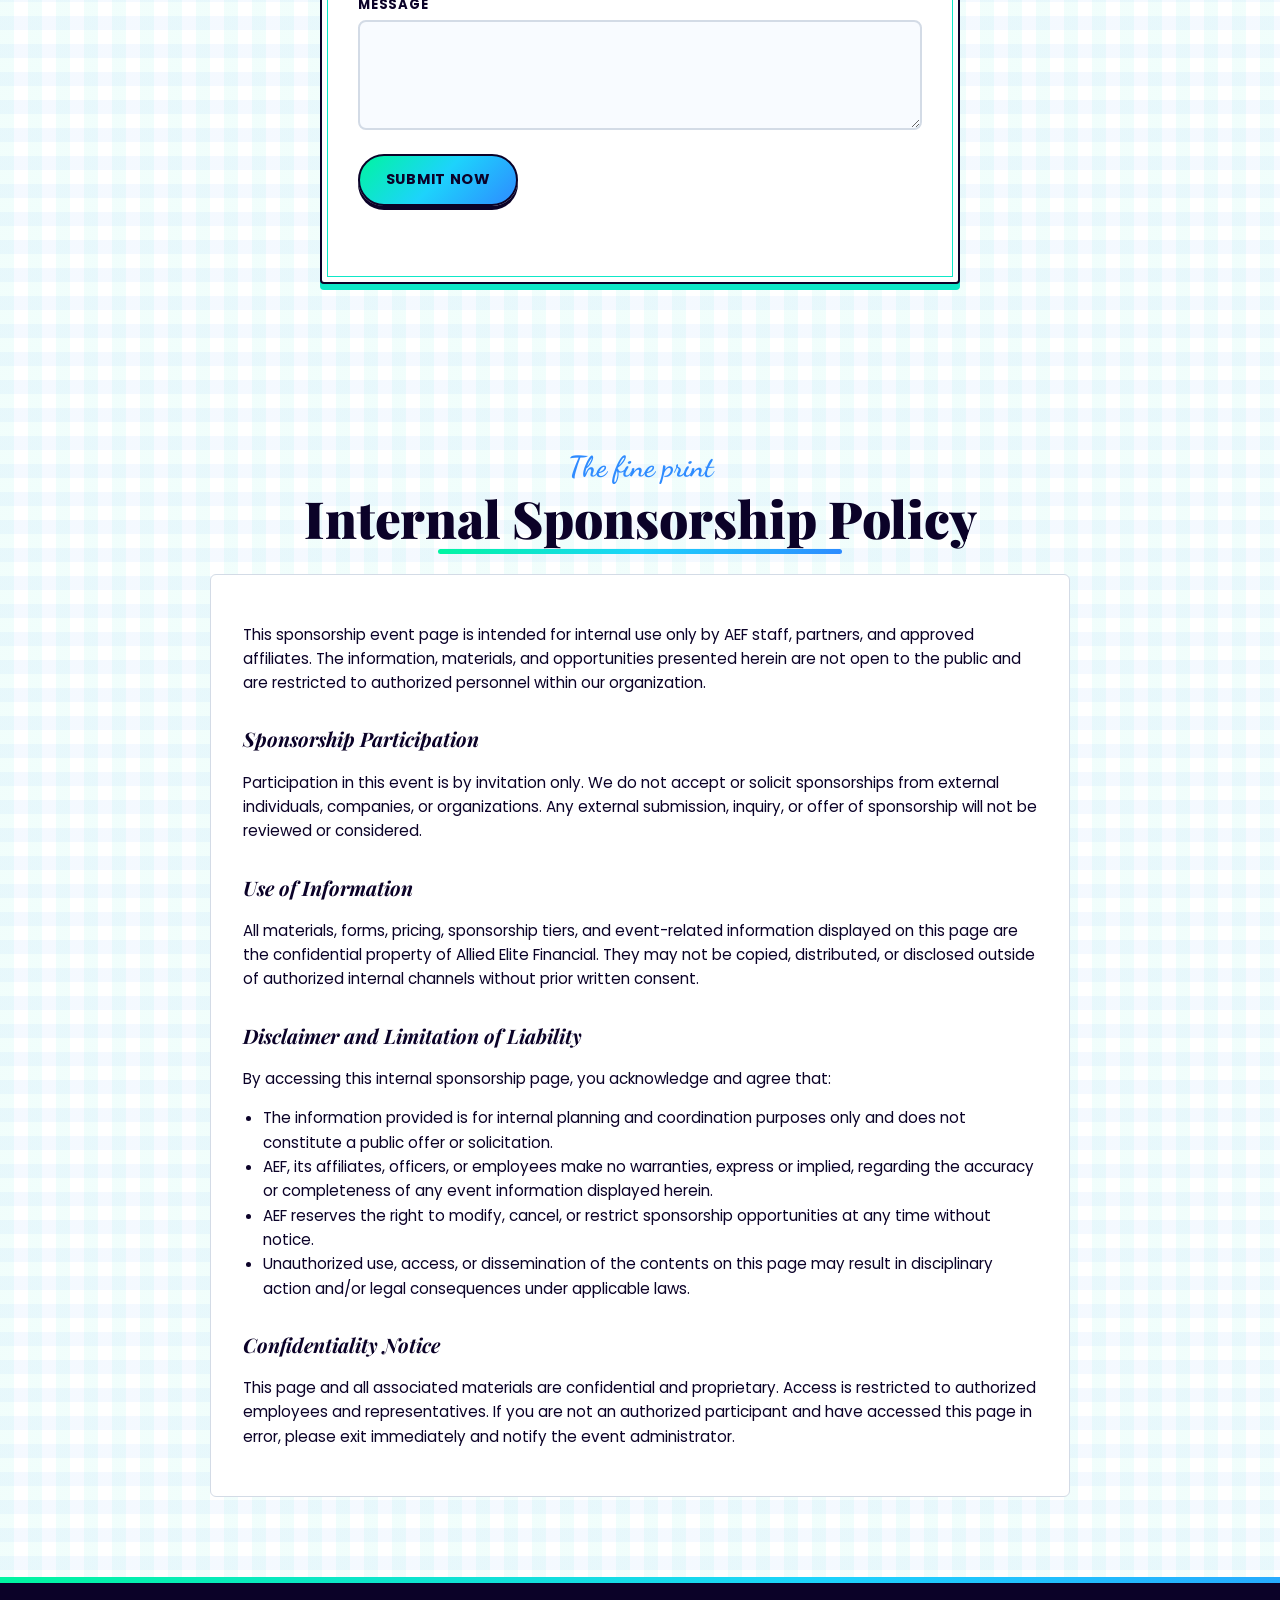
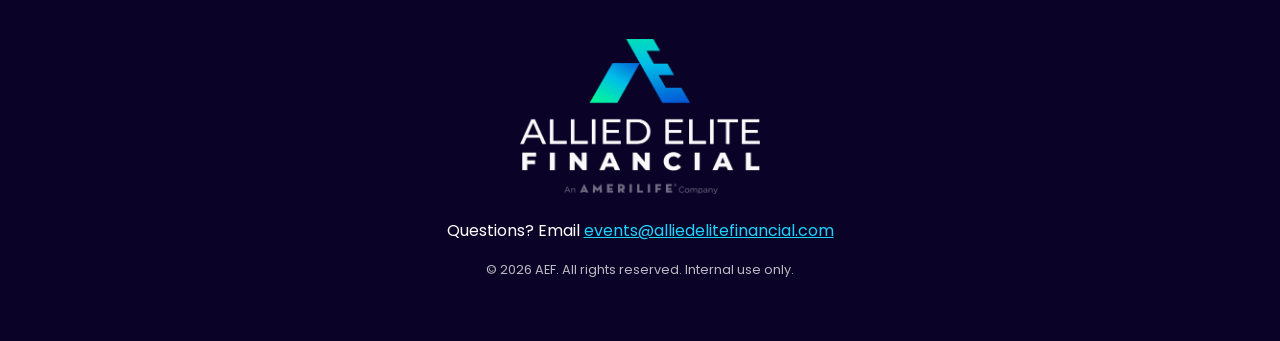
==== commit fe2400c2: "Send contact form to Netlify Forms with on-page confirmation Adds the Netlify form attributes and a " ====
--- a/index.html
+++ b/index.html
@@ -136,13 +136,16 @@
     <section id="contact" class="section">
       <h2 class="section__title"><small>Ring the clubhouse</small><span>Contact Us</span></h2>
       <p class="section__lead">Questions about a package or paying by bond account? Send us a note and the events team will get back to you.</p>
-      <form class="form form--narrow" id="contact-form">
+      <form class="form form--narrow" id="contact-form" name="sponsor-contact" method="POST" data-netlify="true" netlify-honeypot="bot-field">
+        <input type="hidden" name="form-name" value="sponsor-contact">
+        <p class="form__hp" aria-hidden="true"><label>Leave this empty<input name="bot-field" tabindex="-1" autocomplete="off"></label></p>
         <label>Full Name<input name="name" required autocomplete="name"></label>
         <label>Email<input type="email" name="email" required autocomplete="email"></label>
         <label>Phone Number<input type="tel" name="phone" autocomplete="tel"></label>
         <label>Subject<input name="subject" id="contact-subject"></label>
         <label>Message<textarea name="message" rows="4"></textarea></label>
         <button class="btn" type="submit">Submit Now</button>
+        <p class="form__status" id="contact-status" role="status" aria-live="polite"></p>
       </form>
     </section>
 
--- a/styles.css
+++ b/styles.css
@@ -370,6 +370,11 @@
 }
 .form input:focus, .form select:focus, .form textarea:focus { outline: 3px solid rgba(29,211,252,.35); border-color: var(--blue); }
 .form .btn { align-self: flex-start; margin-top: .5rem; }
+.form .btn:disabled { opacity: .6; cursor: wait; }
+.form__hp { position: absolute; left: -9999px; width: 1px; height: 1px; overflow: hidden; }
+.form__status { margin: 0; font-weight: 600; min-height: 1.5em; }
+.form__status.is-success { color: #0a7d5a; }
+.form__status.is-error { color: #b42318; }
 
 /* ---------- Policy ---------- */
 .policy {
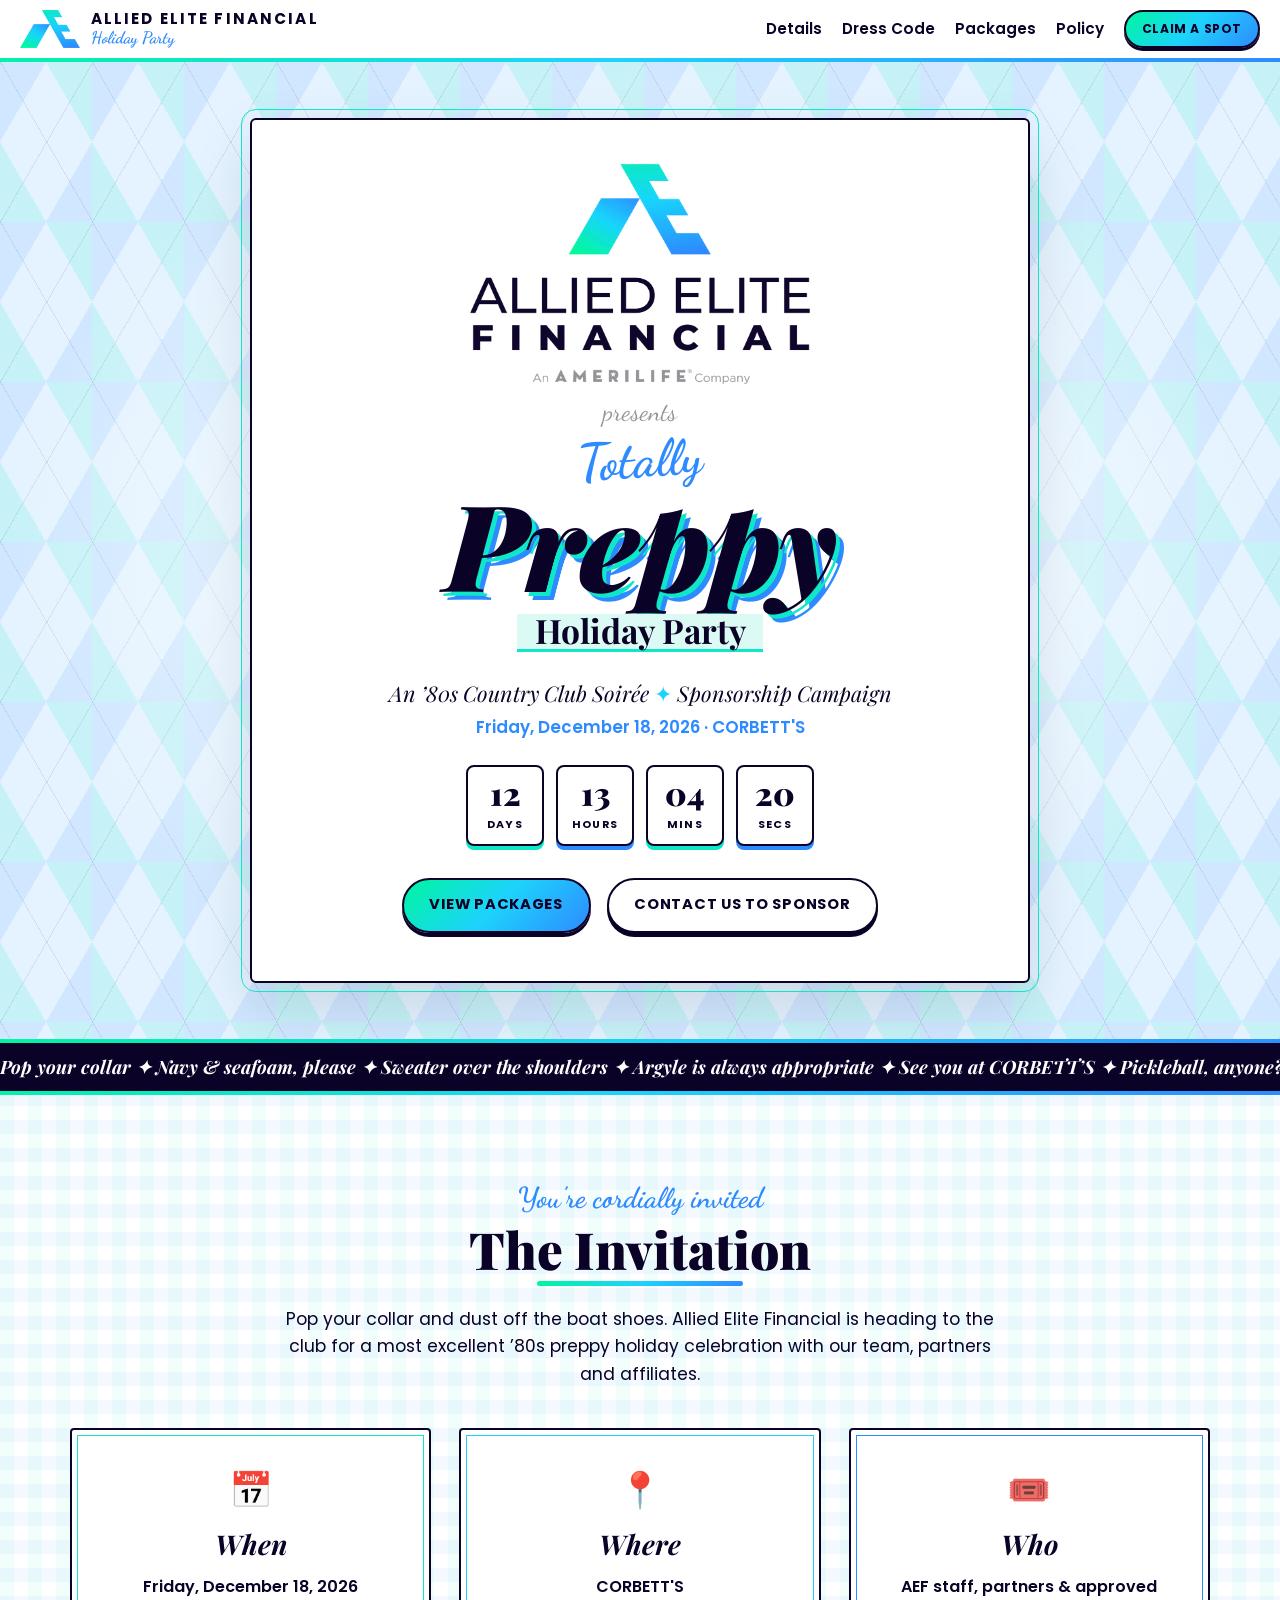
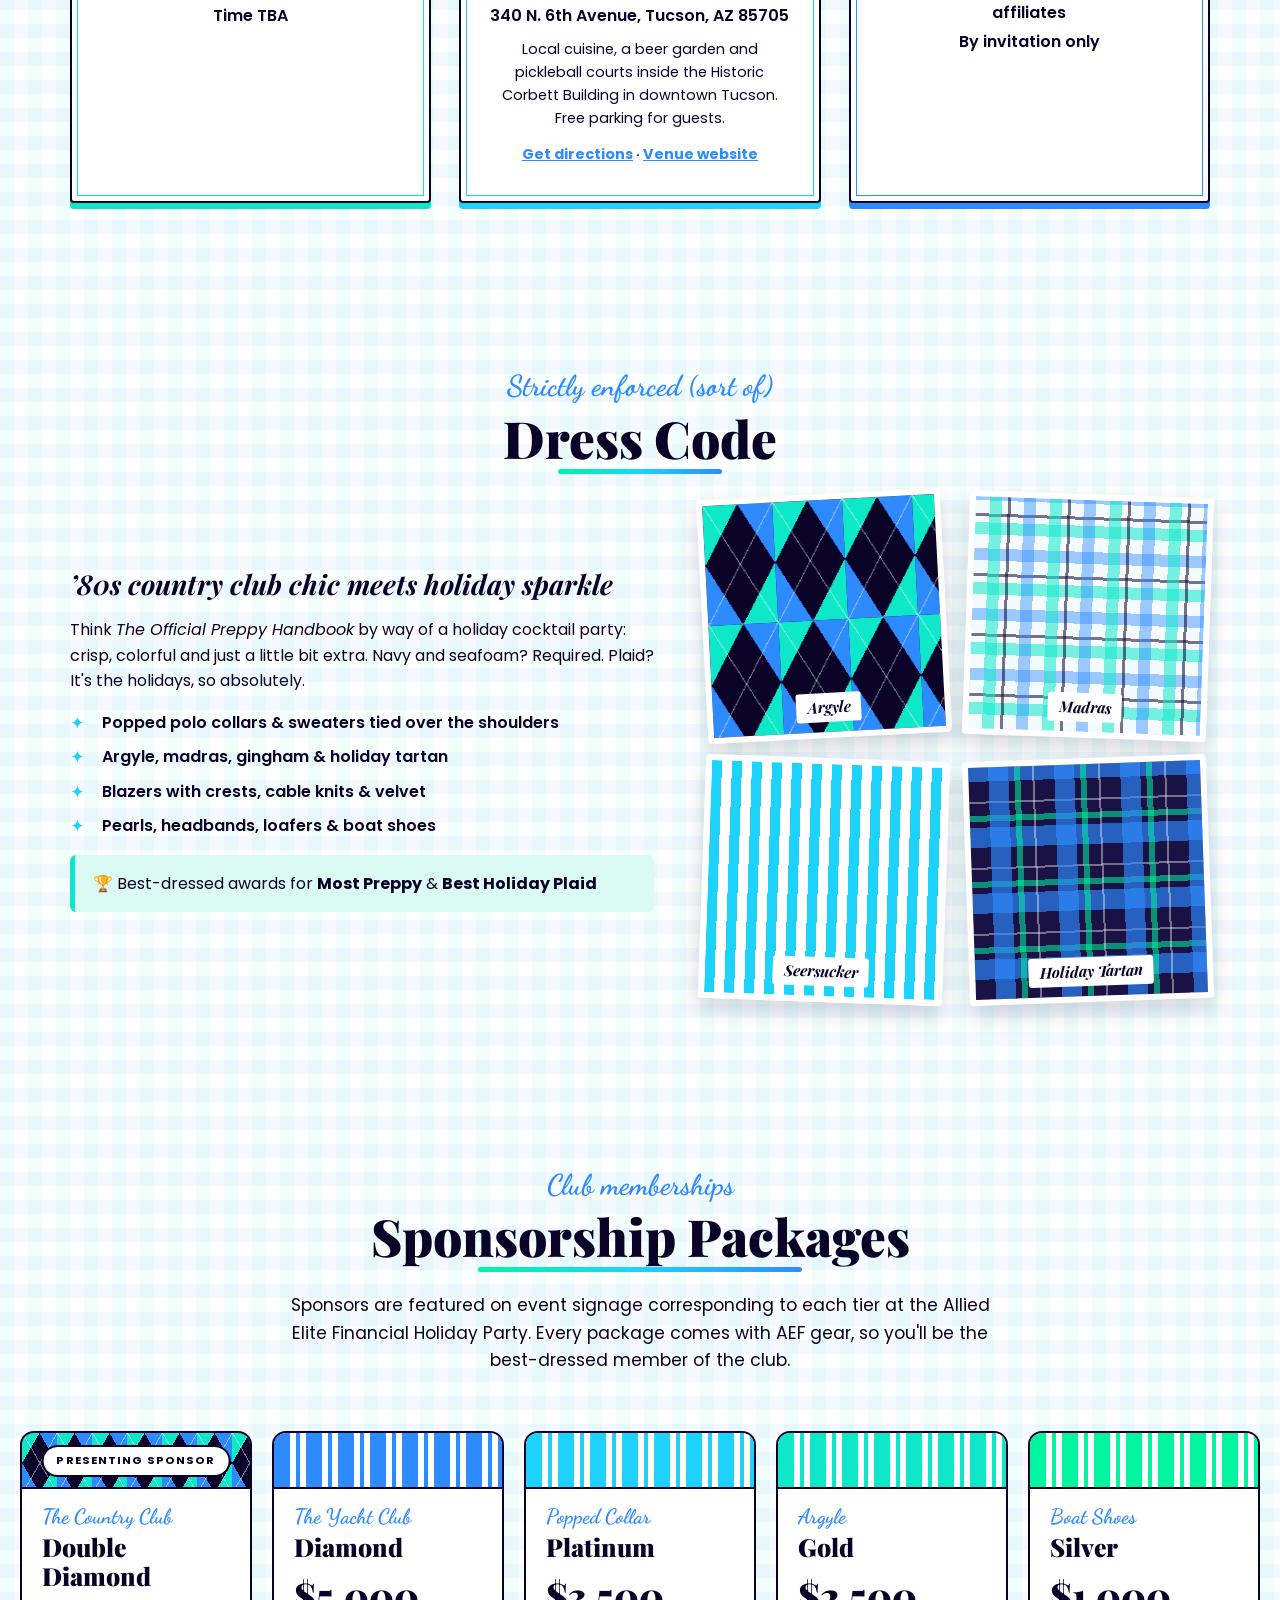
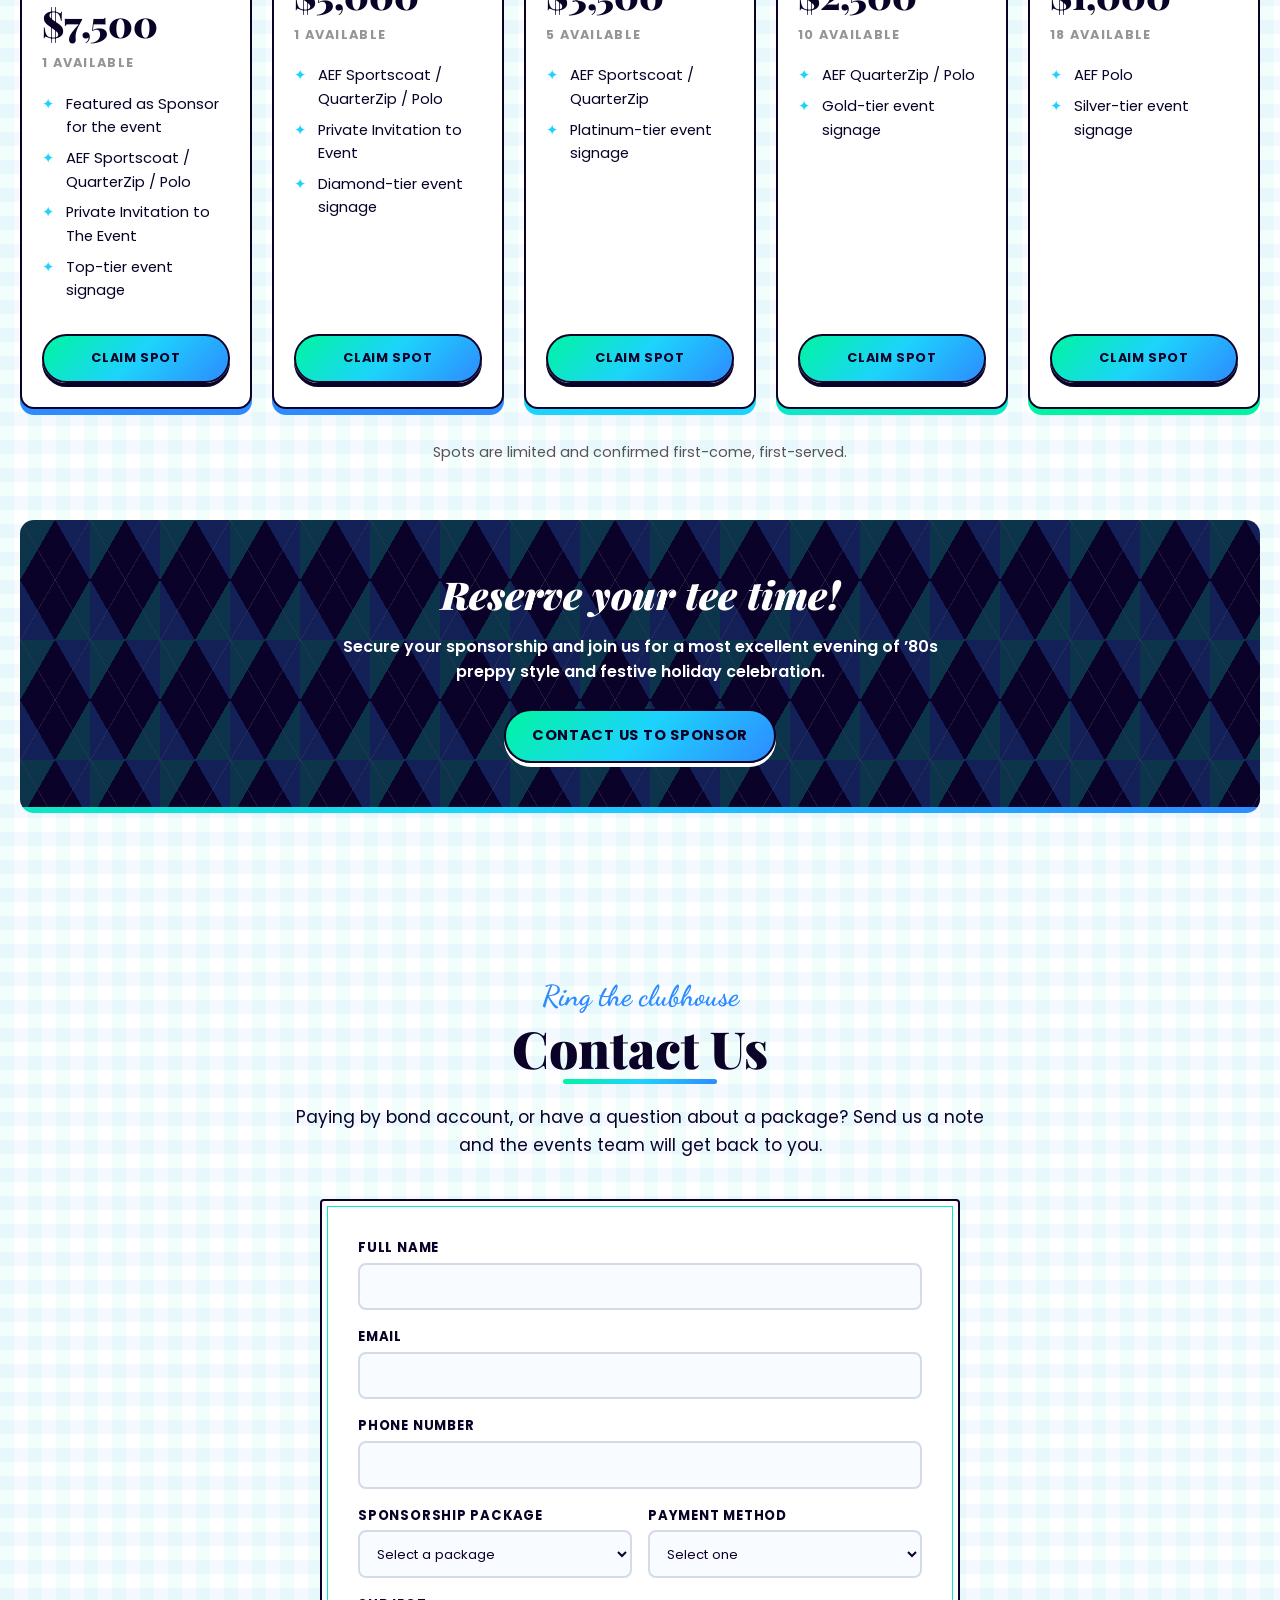
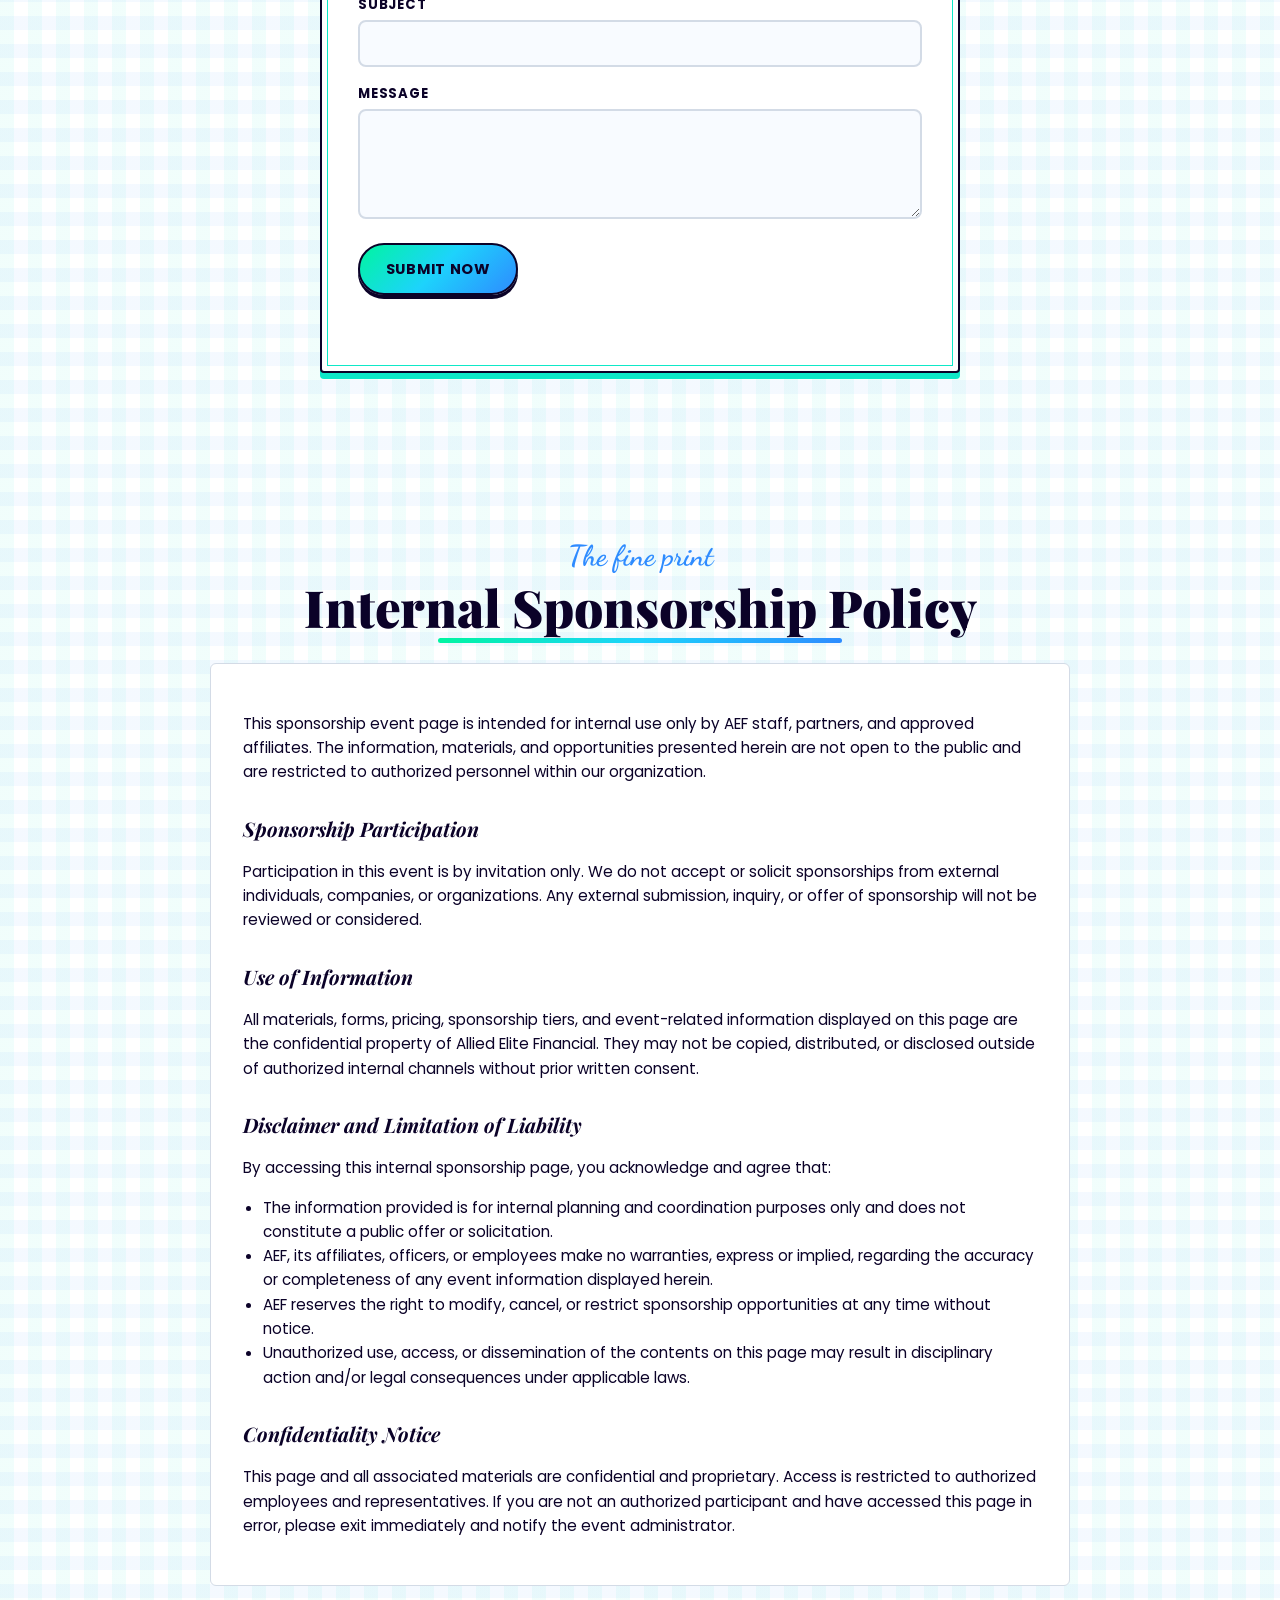
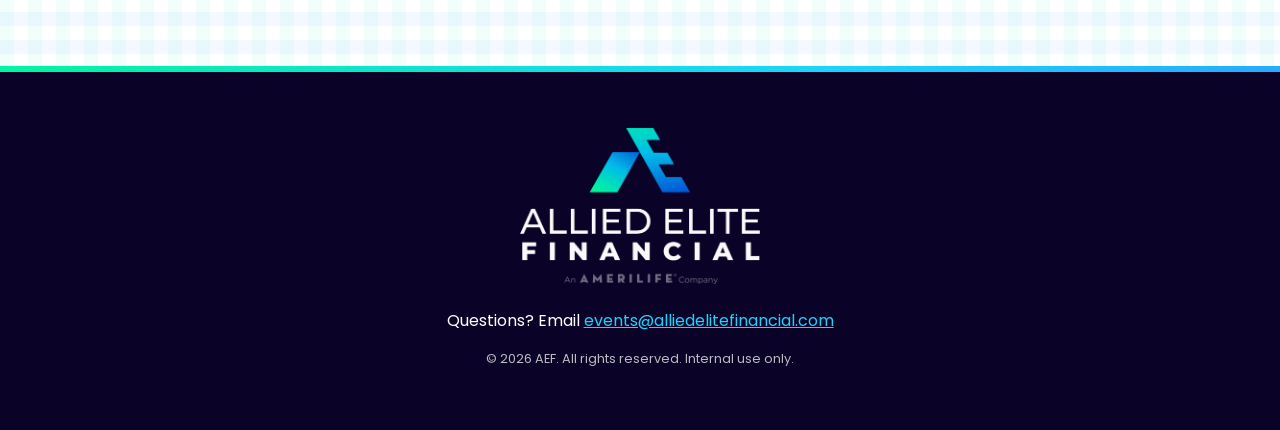
==== commit ad2ac5c8: "Route bond account payments to the sponsor form Pay by Bond Account now always opens the contact for" ====
--- a/index.html
+++ b/index.html
@@ -135,13 +135,25 @@
     <!-- CONTACT -->
     <section id="contact" class="section">
       <h2 class="section__title"><small>Ring the clubhouse</small><span>Contact Us</span></h2>
-      <p class="section__lead">Questions about a package or paying by bond account? Send us a note and the events team will get back to you.</p>
+      <p class="section__lead">Paying by bond account, or have a question about a package? Send us a note and the events team will get back to you.</p>
       <form class="form form--narrow" id="contact-form" name="sponsor-contact" method="POST" data-netlify="true" netlify-honeypot="bot-field">
         <input type="hidden" name="form-name" value="sponsor-contact">
         <p class="form__hp" aria-hidden="true"><label>Leave this empty<input name="bot-field" tabindex="-1" autocomplete="off"></label></p>
         <label>Full Name<input name="name" required autocomplete="name"></label>
         <label>Email<input type="email" name="email" required autocomplete="email"></label>
         <label>Phone Number<input type="tel" name="phone" autocomplete="tel"></label>
+        <div class="form__row">
+          <label>Sponsorship Package<select name="package" id="contact-package"></select></label>
+          <label>Payment Method
+            <select name="payment" id="contact-payment">
+              <option value="">Select one</option>
+              <option value="Credit Card">Credit Card</option>
+              <option value="Bond Account">Bond Account</option>
+              <option value="Not sure yet">Not sure yet / Just a question</option>
+            </select>
+          </label>
+        </div>
+        <p class="form__bond-note" id="bond-note" hidden><strong>Paying by bond account?</strong> Submit this form to reserve your spot. Our events team will follow up to confirm your sponsorship and complete the bond account payment.</p>
         <label>Subject<input name="subject" id="contact-subject"></label>
         <label>Message<textarea name="message" rows="4"></textarea></label>
         <button class="btn" type="submit">Submit Now</button>
@@ -181,7 +193,7 @@
     <p>How would you like to pay?</p>
     <div class="modal__actions">
       <a class="btn btn--block" id="pay-card" href="#" target="_blank" rel="noopener">Pay by Credit Card</a>
-      <a class="btn btn--block btn--alt" id="pay-bond" href="#" target="_blank" rel="noopener">Pay by Bond Account</a>
+      <a class="btn btn--block btn--alt" id="pay-bond" href="#contact">Pay by Bond Account</a>
     </div>
     <p class="modal__note" id="claim-note"></p>
   </dialog>
--- a/styles.css
+++ b/styles.css
@@ -371,6 +371,10 @@
 .form input:focus, .form select:focus, .form textarea:focus { outline: 3px solid rgba(29,211,252,.35); border-color: var(--blue); }
 .form .btn { align-self: flex-start; margin-top: .5rem; }
 .form .btn:disabled { opacity: .6; cursor: wait; }
+.form__row { display: grid; grid-template-columns: 1fr 1fr; gap: 1rem; }
+.form__bond-note { margin: 0; padding: .9rem 1rem; background: var(--aqua-soft); border-left: 5px solid var(--aqua); border-radius: 6px; font-size: .92rem; }
+.form__bond-note[hidden] { display: none; }
+@media (max-width: 560px) { .form__row { grid-template-columns: 1fr; } }
 .form__hp { position: absolute; left: -9999px; width: 1px; height: 1px; overflow: hidden; }
 .form__status { margin: 0; font-weight: 600; min-height: 1.5em; }
 .form__status.is-success { color: #0a7d5a; }
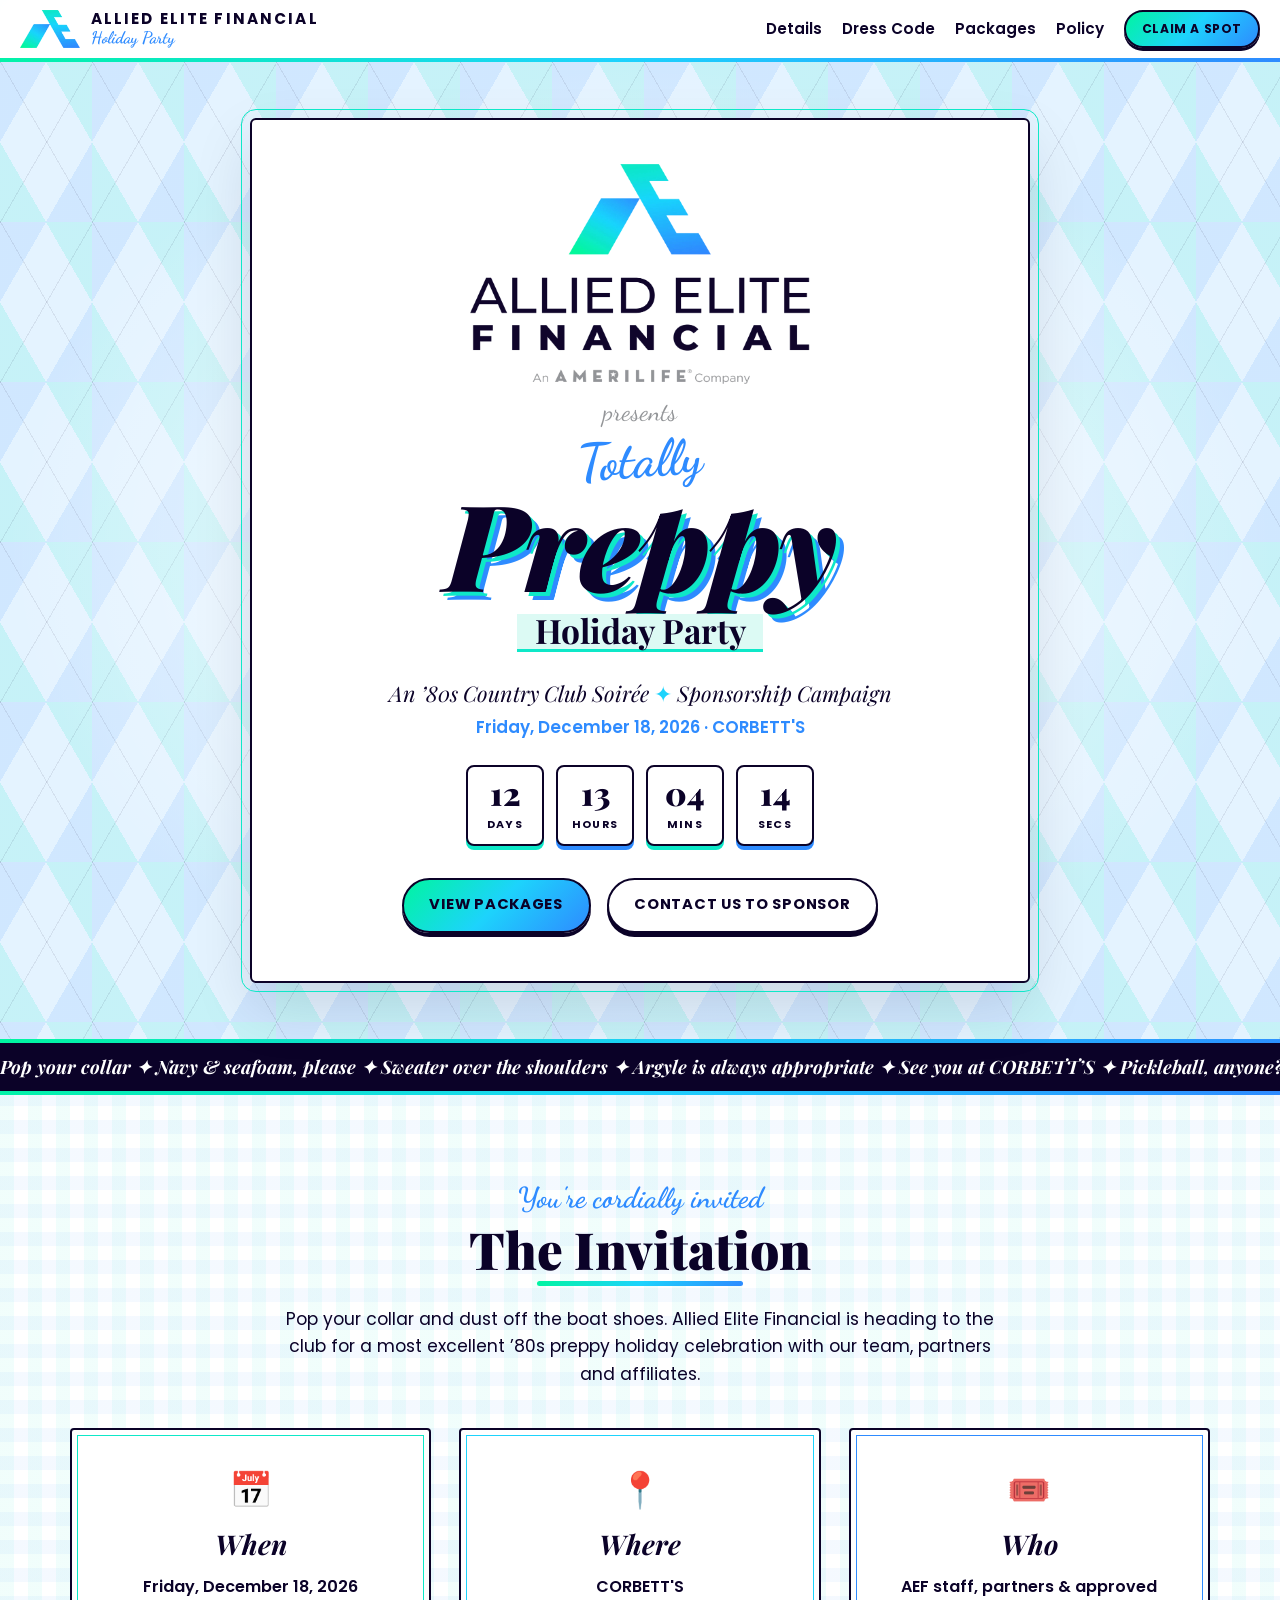
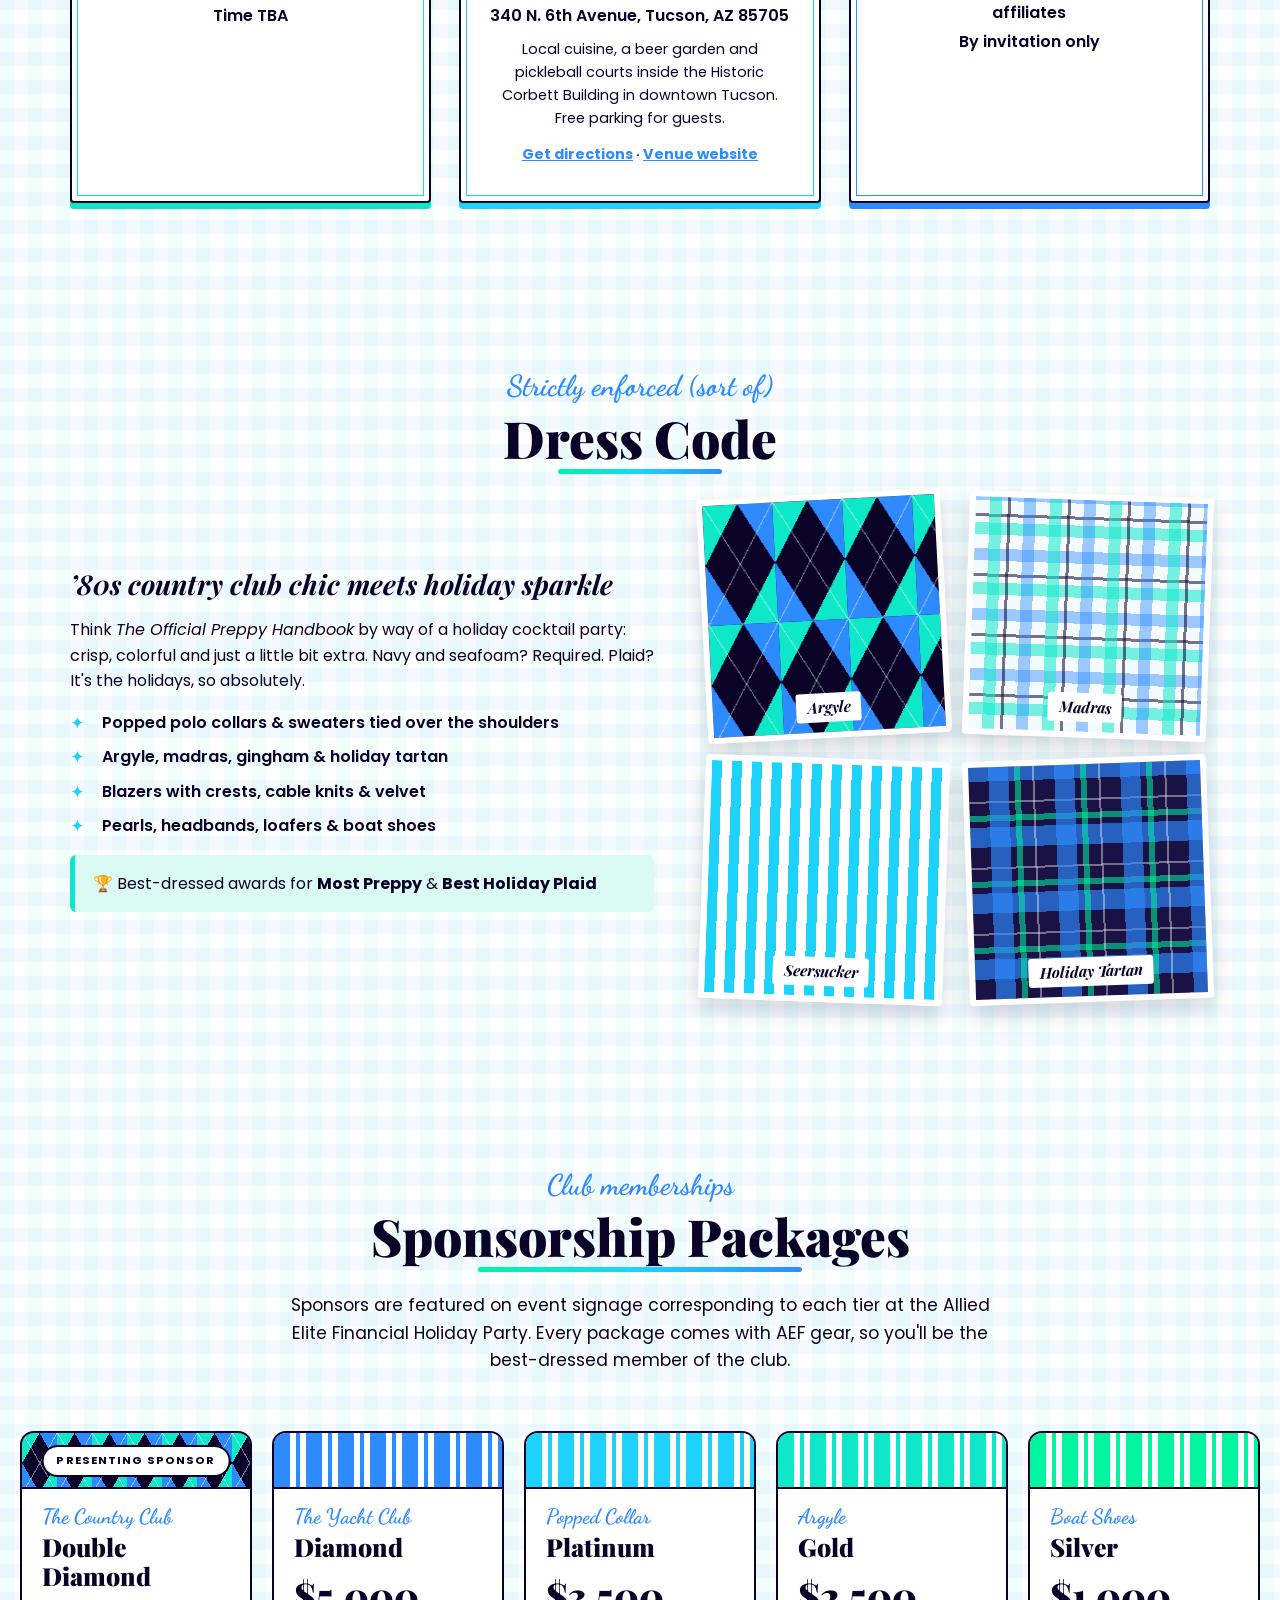
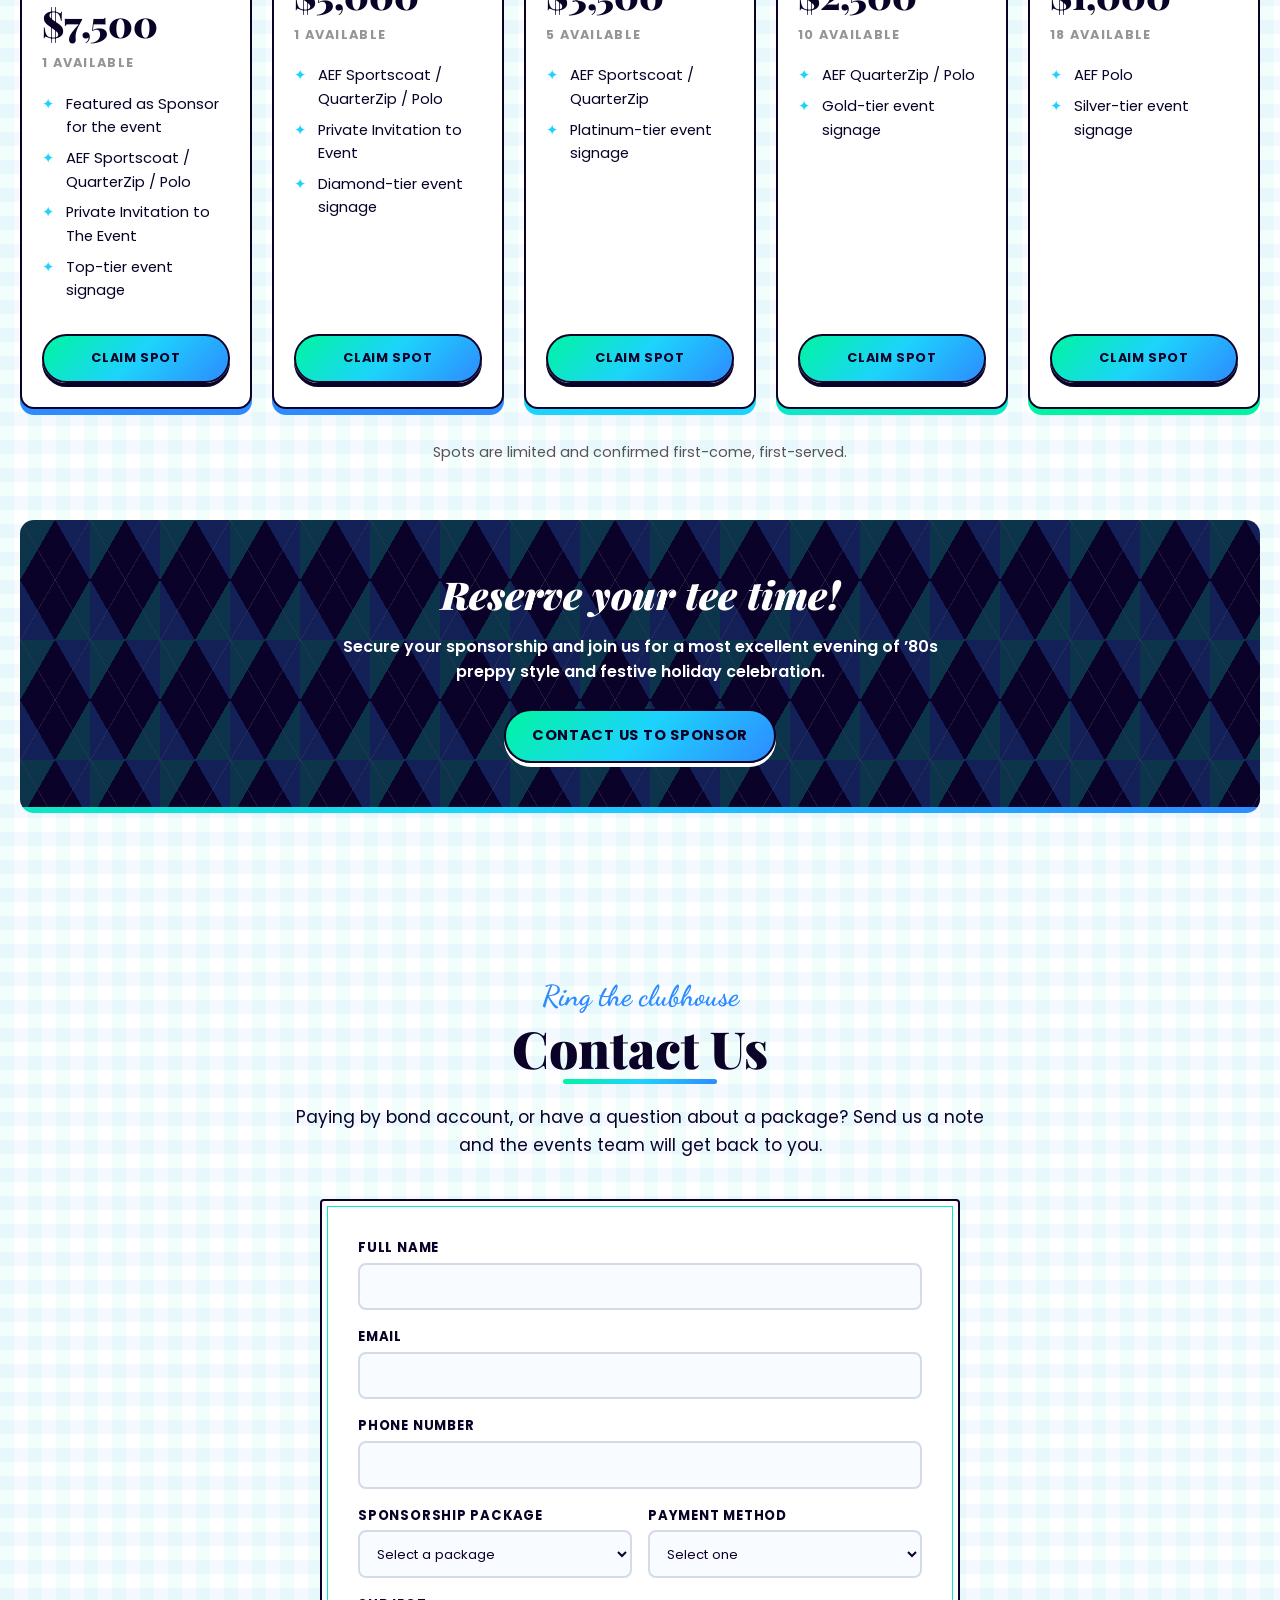
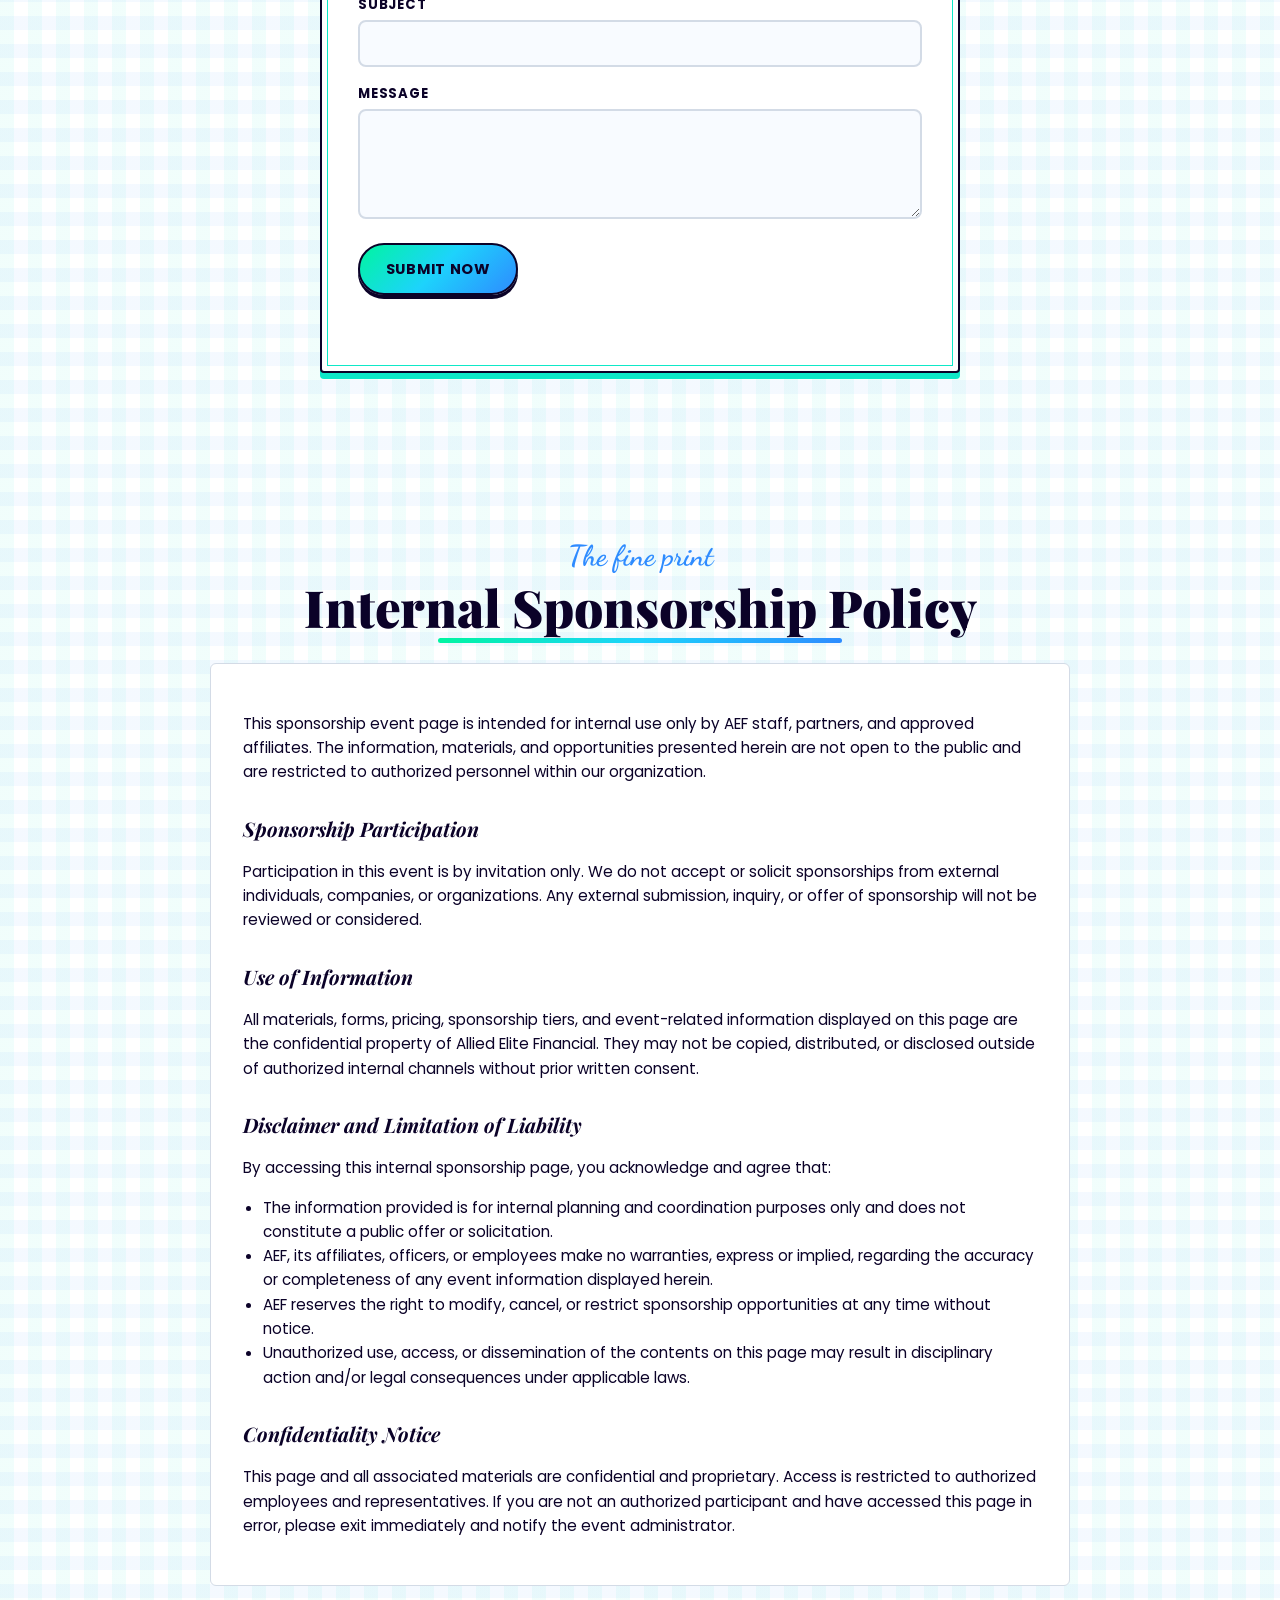
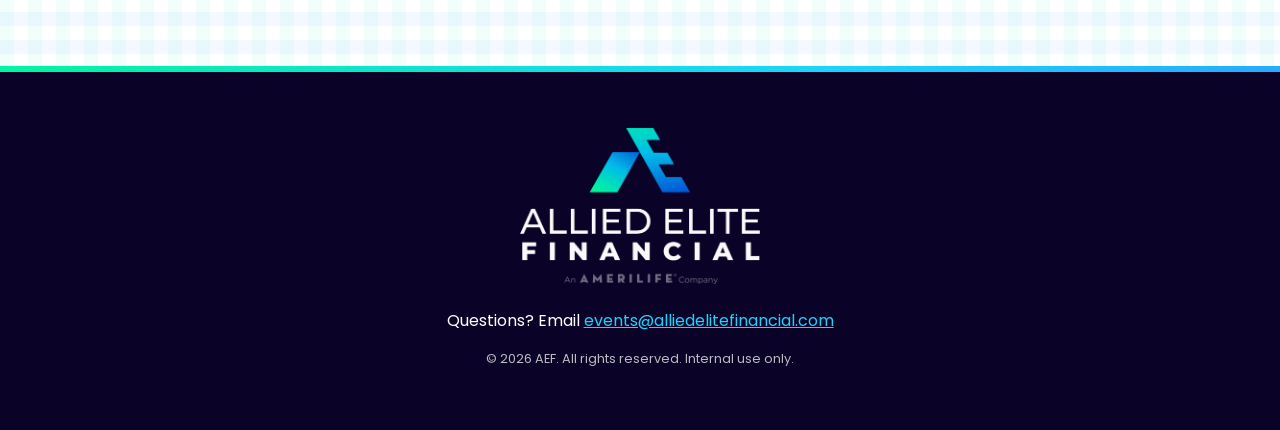
==== commit baf024ec: "Make sponsor form submissions easier to diagnose and never lost List package options in the static H" ====
--- a/index.html
+++ b/index.html
@@ -136,14 +136,24 @@
     <section id="contact" class="section">
       <h2 class="section__title"><small>Ring the clubhouse</small><span>Contact Us</span></h2>
       <p class="section__lead">Paying by bond account, or have a question about a package? Send us a note and the events team will get back to you.</p>
-      <form class="form form--narrow" id="contact-form" name="sponsor-contact" method="POST" data-netlify="true" netlify-honeypot="bot-field">
+      <form class="form form--narrow" id="contact-form" name="sponsor-contact" method="POST" action="/" data-netlify="true" netlify-honeypot="bot-field">
         <input type="hidden" name="form-name" value="sponsor-contact">
         <p class="form__hp" aria-hidden="true"><label>Leave this empty<input name="bot-field" tabindex="-1" autocomplete="off"></label></p>
         <label>Full Name<input name="name" required autocomplete="name"></label>
         <label>Email<input type="email" name="email" required autocomplete="email"></label>
         <label>Phone Number<input type="tel" name="phone" autocomplete="tel"></label>
         <div class="form__row">
-          <label>Sponsorship Package<select name="package" id="contact-package"></select></label>
+          <label>Sponsorship Package
+            <select name="package" id="contact-package">
+              <option value="">Select a package</option>
+              <option value="Double Diamond">Double Diamond ($7,500)</option>
+              <option value="Diamond">Diamond ($5,000)</option>
+              <option value="Platinum">Platinum ($3,500)</option>
+              <option value="Gold">Gold ($2,500)</option>
+              <option value="Silver">Silver ($1,000)</option>
+              <option value="General question">General question</option>
+            </select>
+          </label>
           <label>Payment Method
             <select name="payment" id="contact-payment">
               <option value="">Select one</option>
--- a/styles.css
+++ b/styles.css
@@ -379,6 +379,7 @@
 .form__status { margin: 0; font-weight: 600; min-height: 1.5em; }
 .form__status.is-success { color: #0a7d5a; }
 .form__status.is-error { color: #b42318; }
+.link-btn { background: none; border: 0; padding: 0; font: inherit; color: var(--blue); text-decoration: underline; cursor: pointer; }
 
 /* ---------- Policy ---------- */
 .policy {
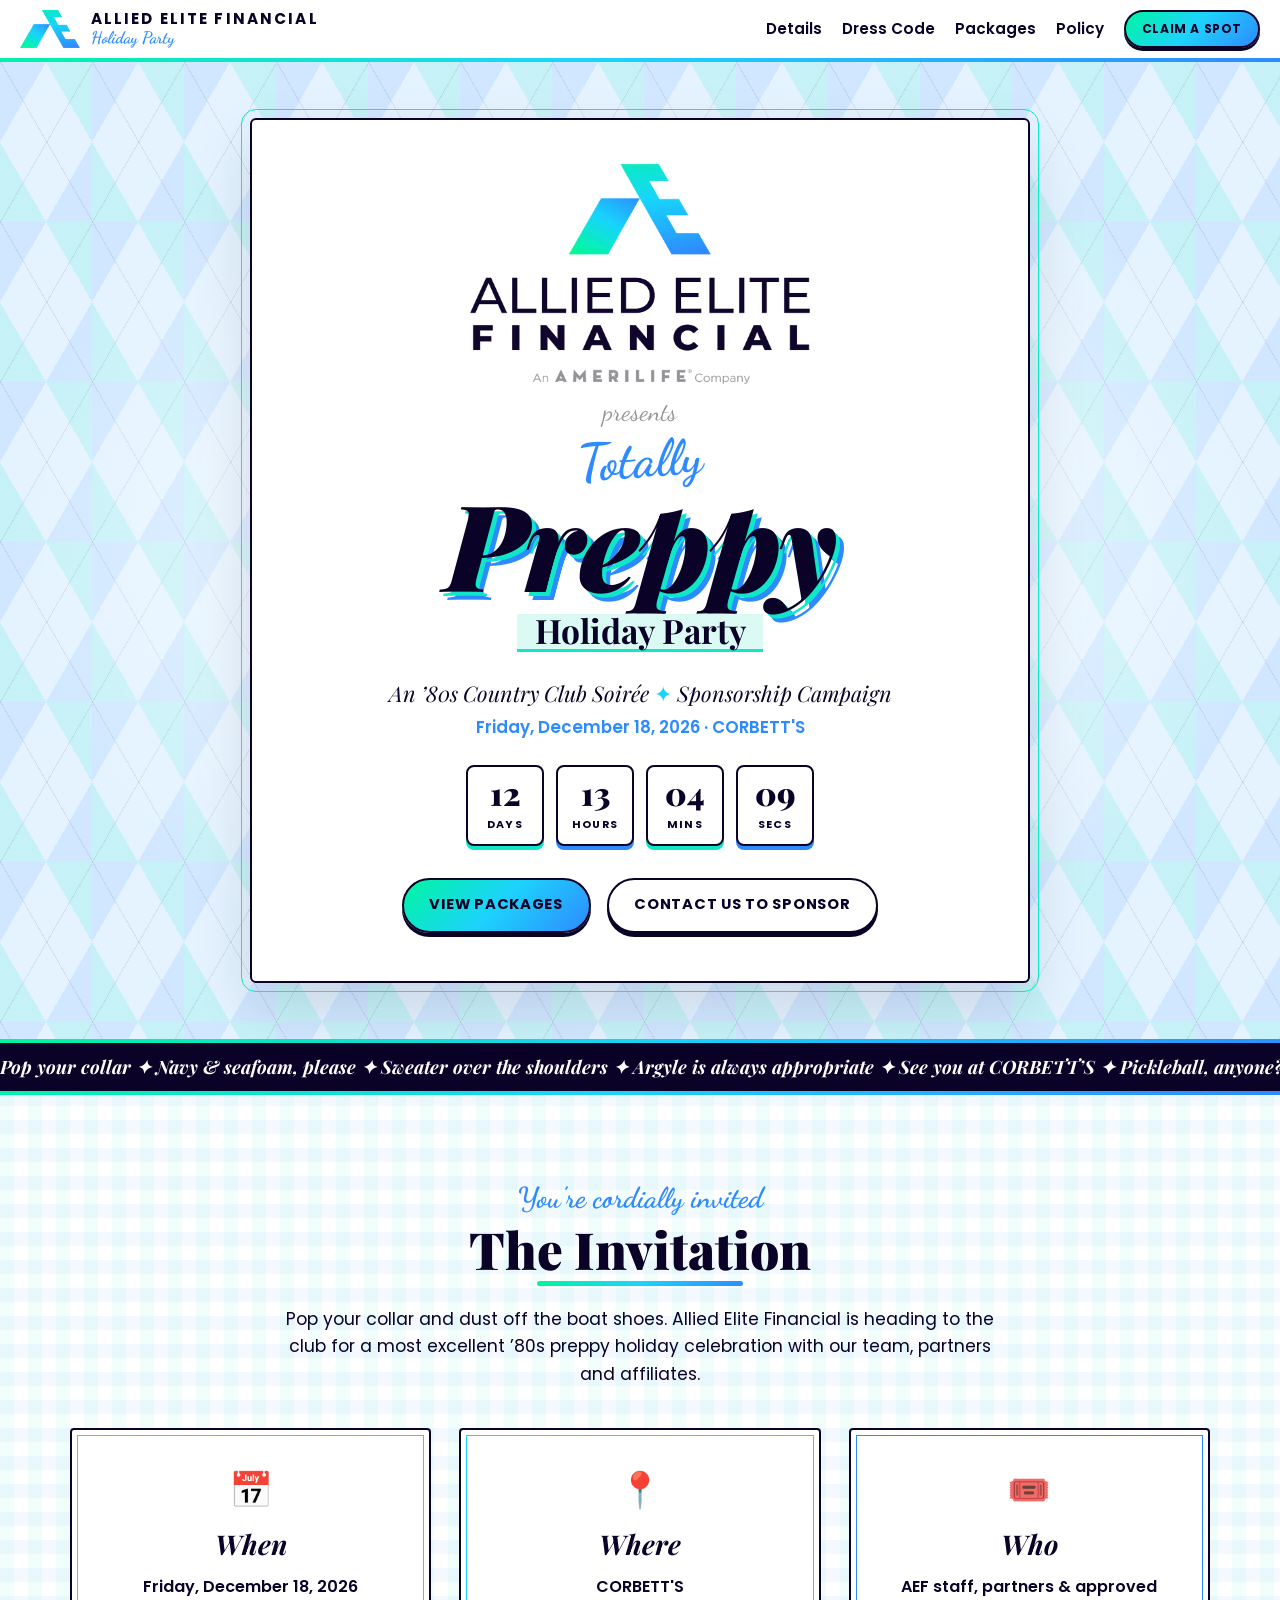
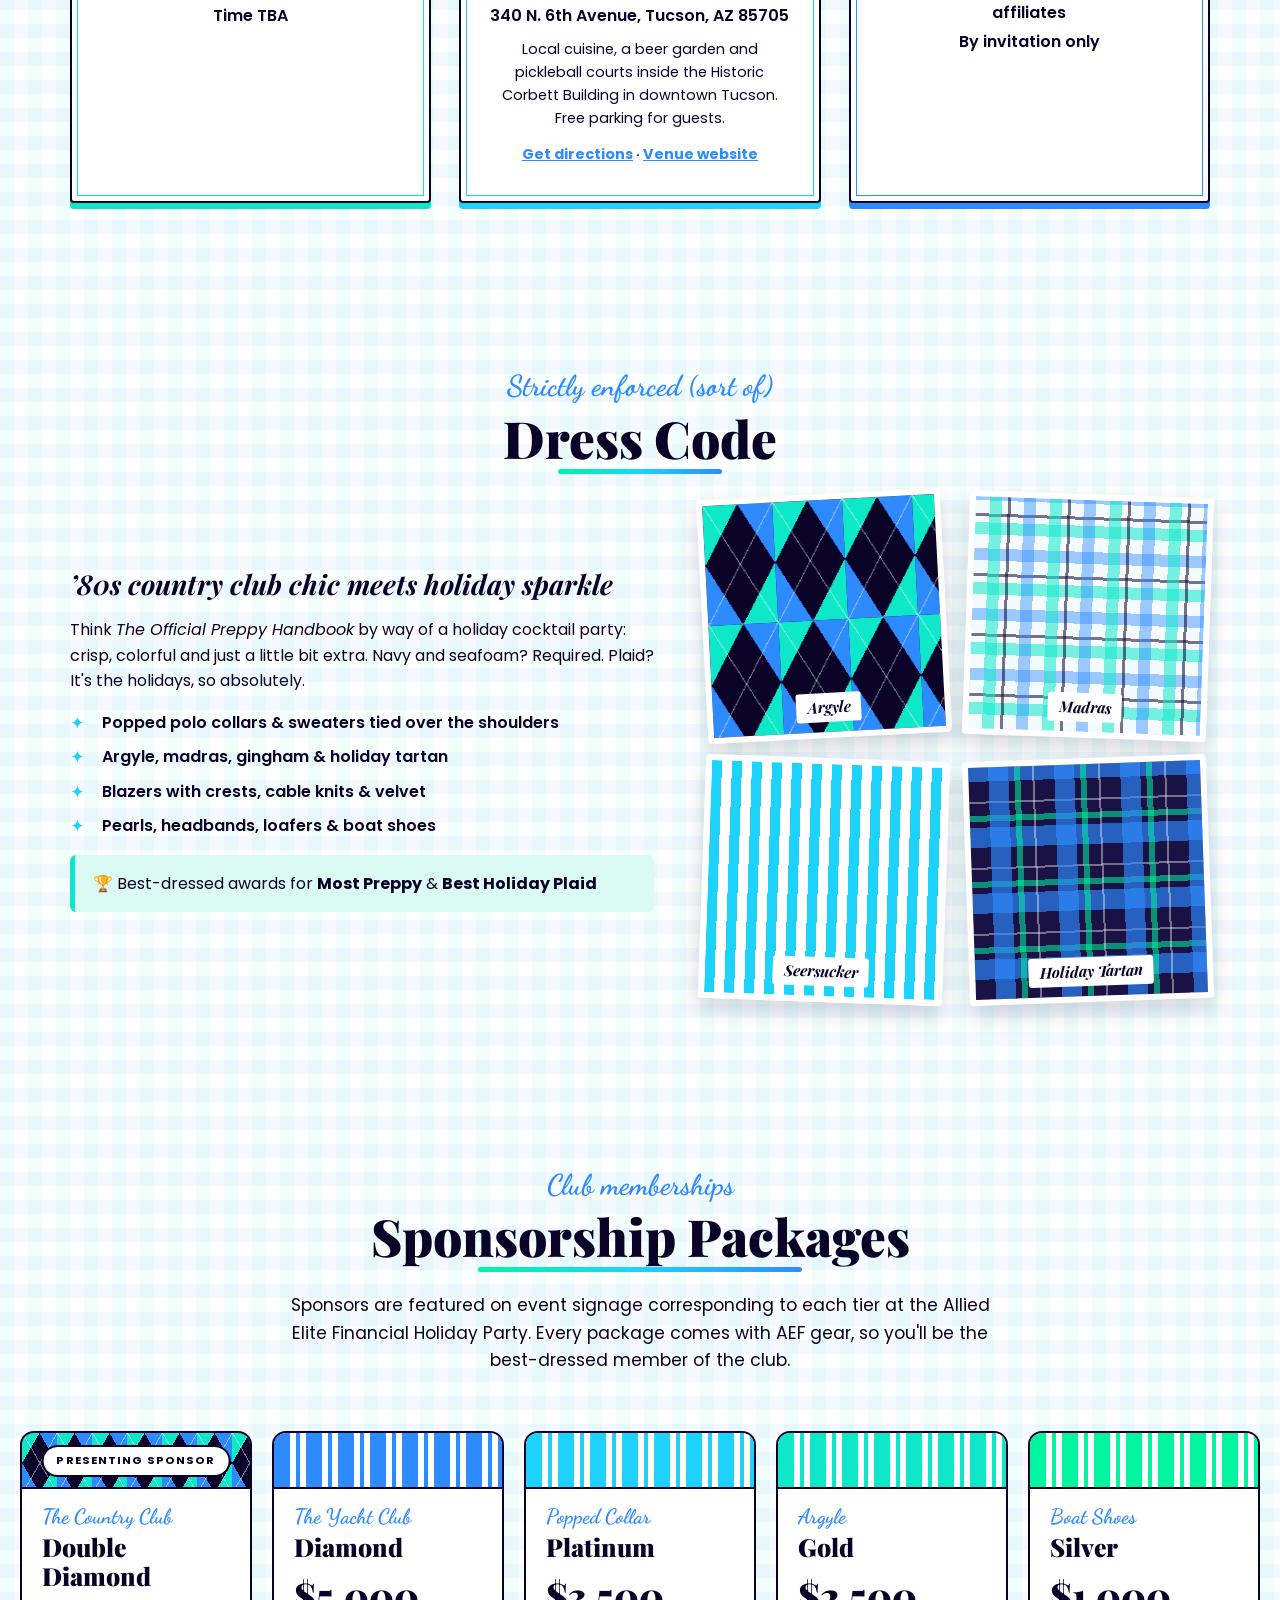
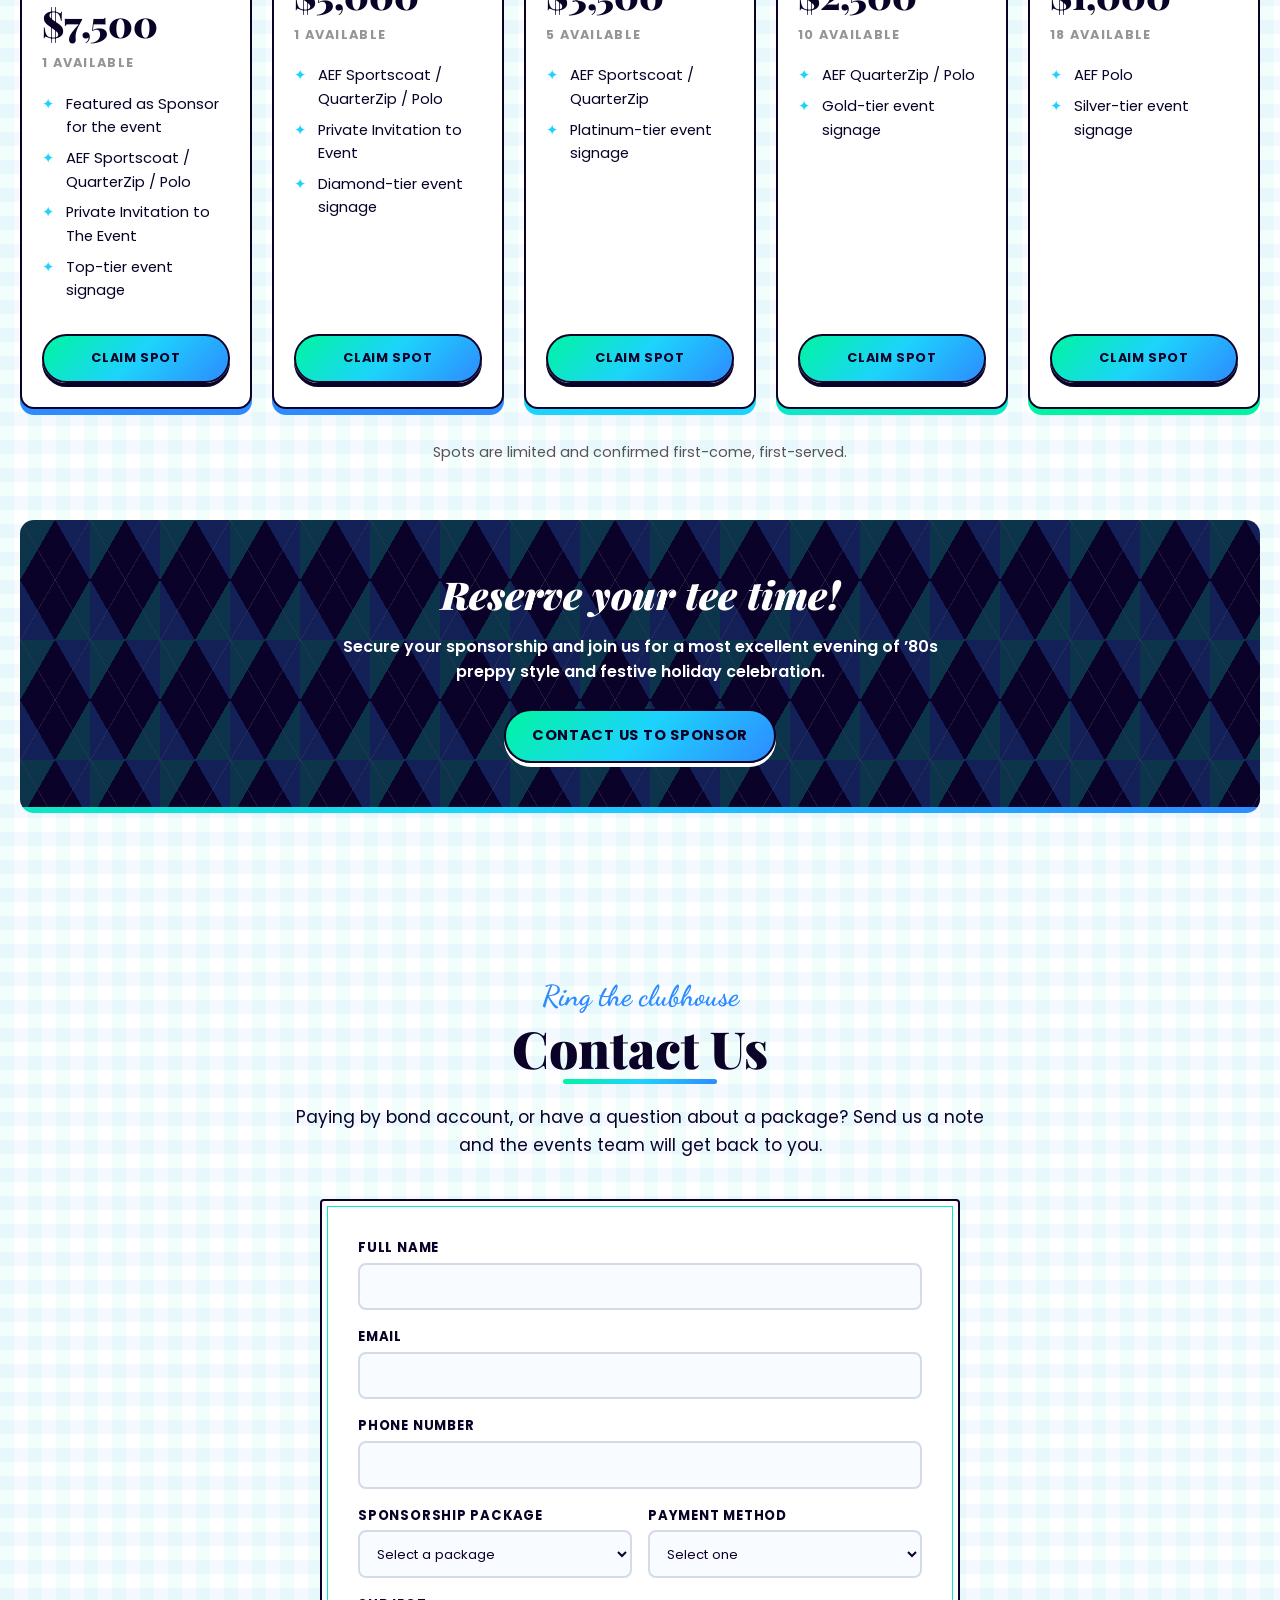
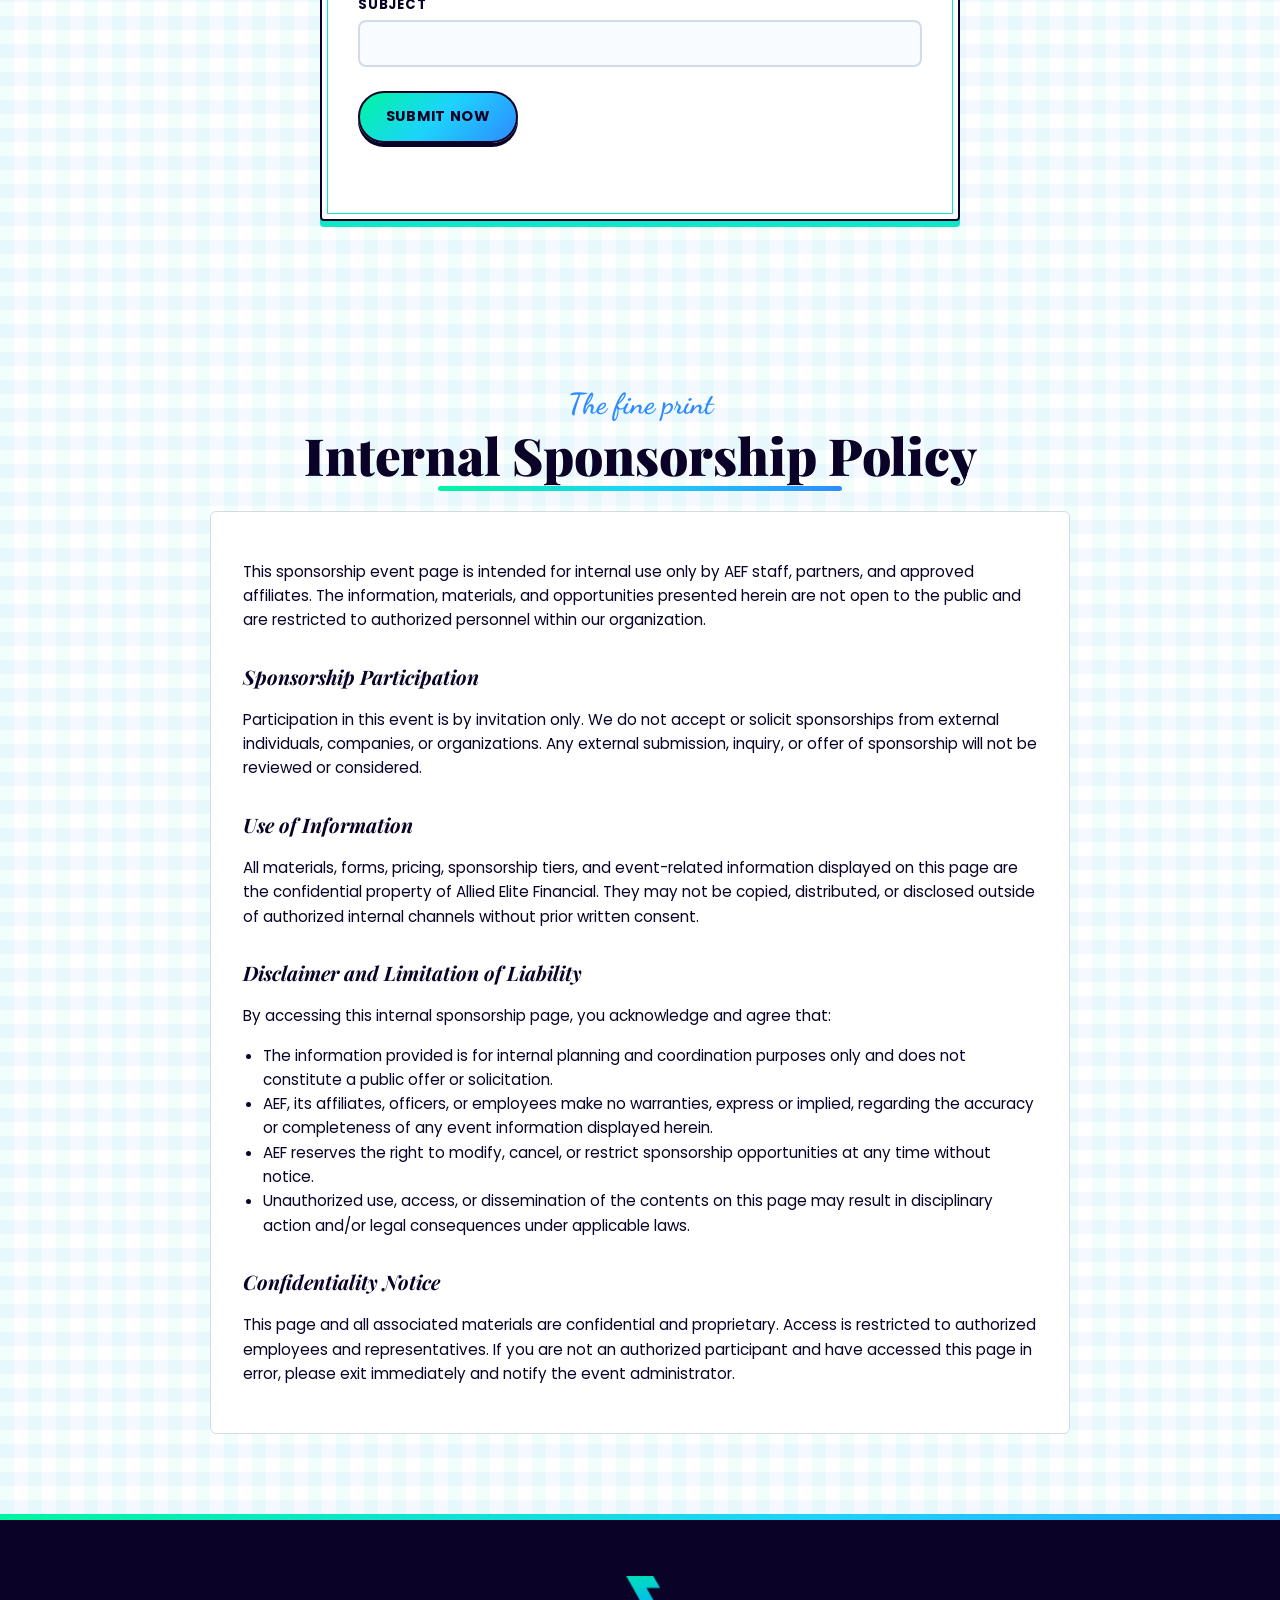
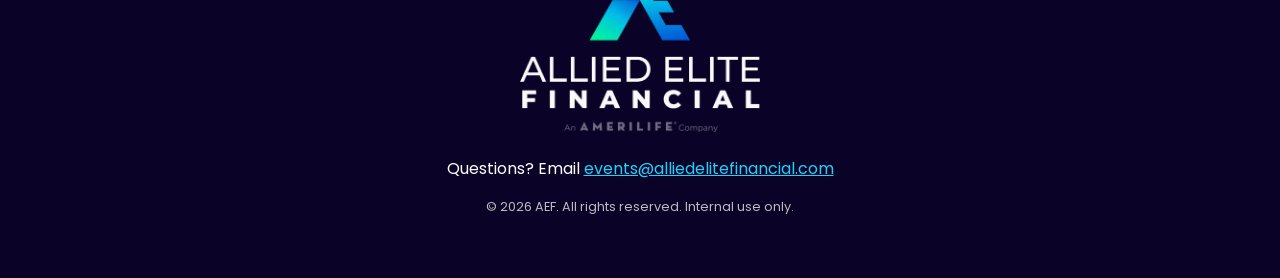
==== commit 44f17e83: "Remove Message field from the sponsor form Co-Authored-By: Claude Opus 5.5 <noreply@anthropic.com> C" ====
--- a/index.html
+++ b/index.html
@@ -165,7 +165,6 @@
         </div>
         <p class="form__bond-note" id="bond-note" hidden><strong>Paying by bond account?</strong> Submit this form to reserve your spot. Our events team will follow up to confirm your sponsorship and complete the bond account payment.</p>
         <label>Subject<input name="subject" id="contact-subject"></label>
-        <label>Message<textarea name="message" rows="4"></textarea></label>
         <button class="btn" type="submit">Submit Now</button>
         <p class="form__status" id="contact-status" role="status" aria-live="polite"></p>
       </form>
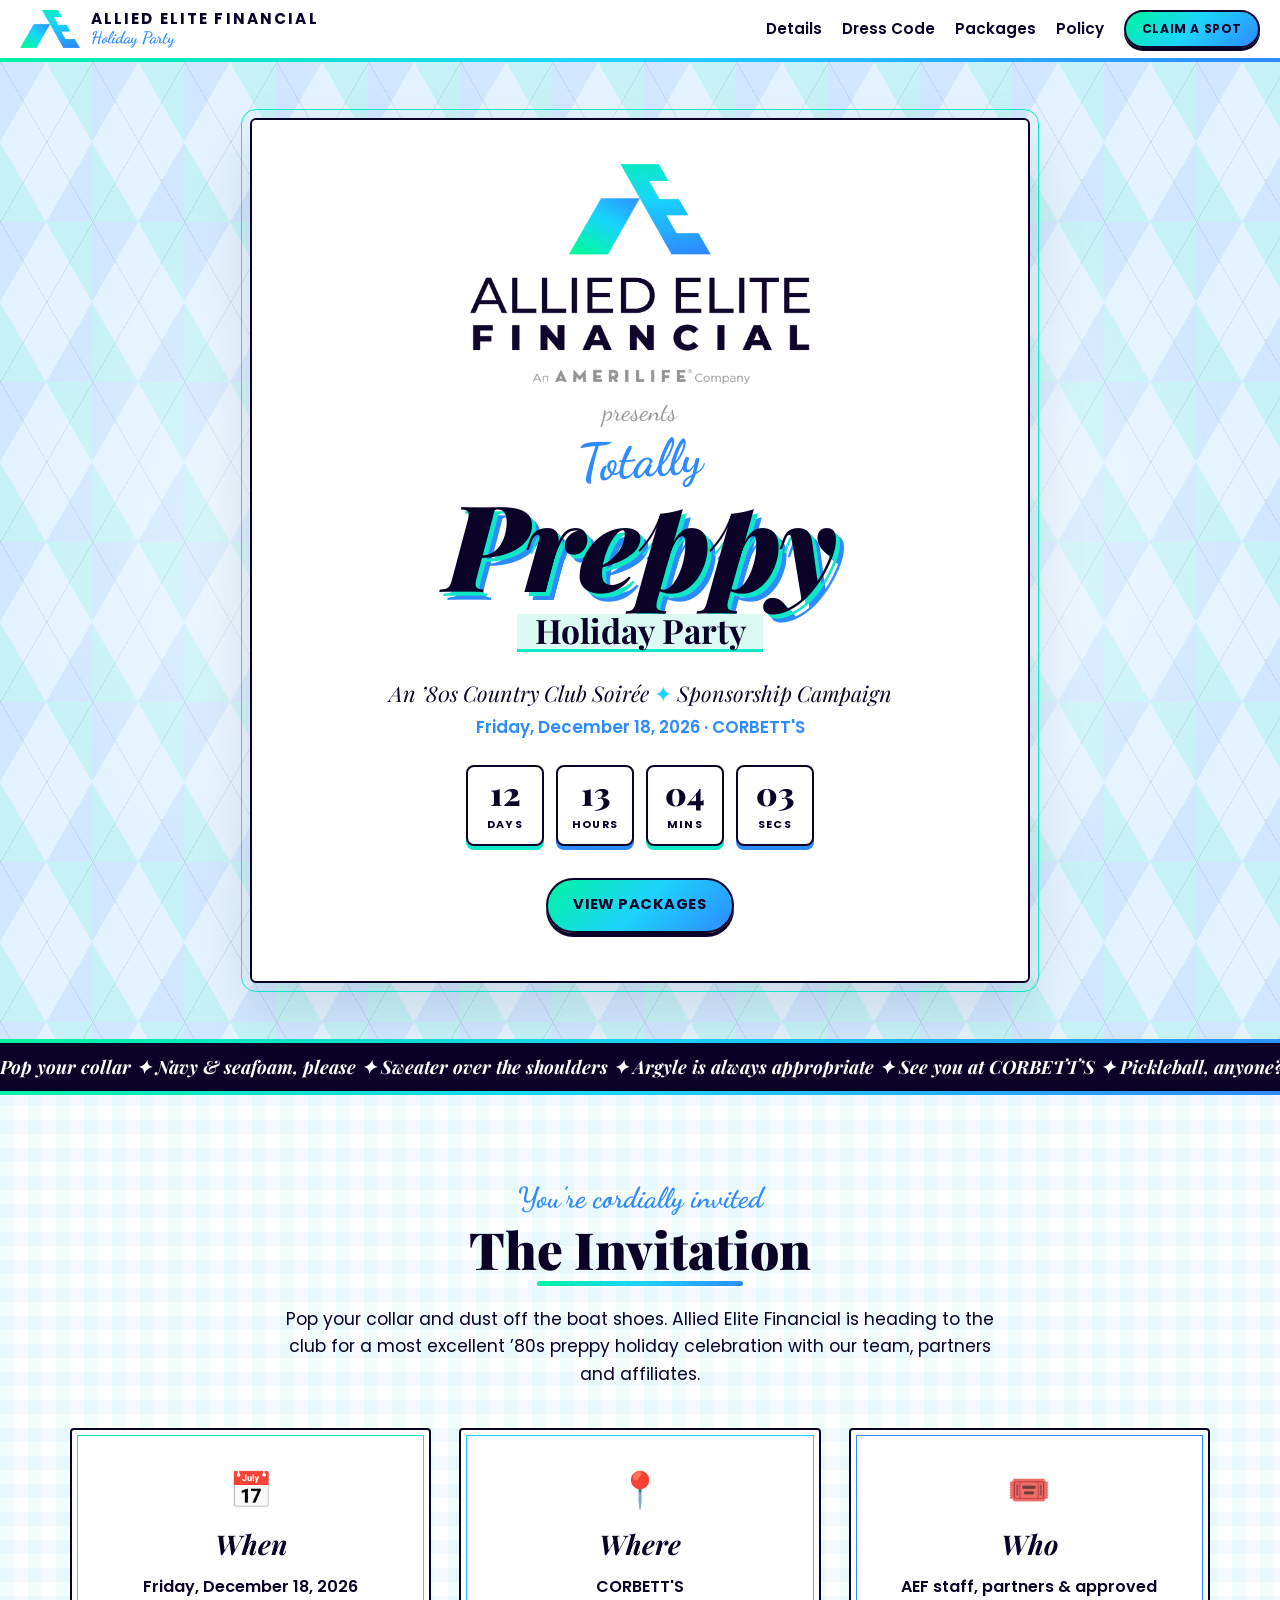
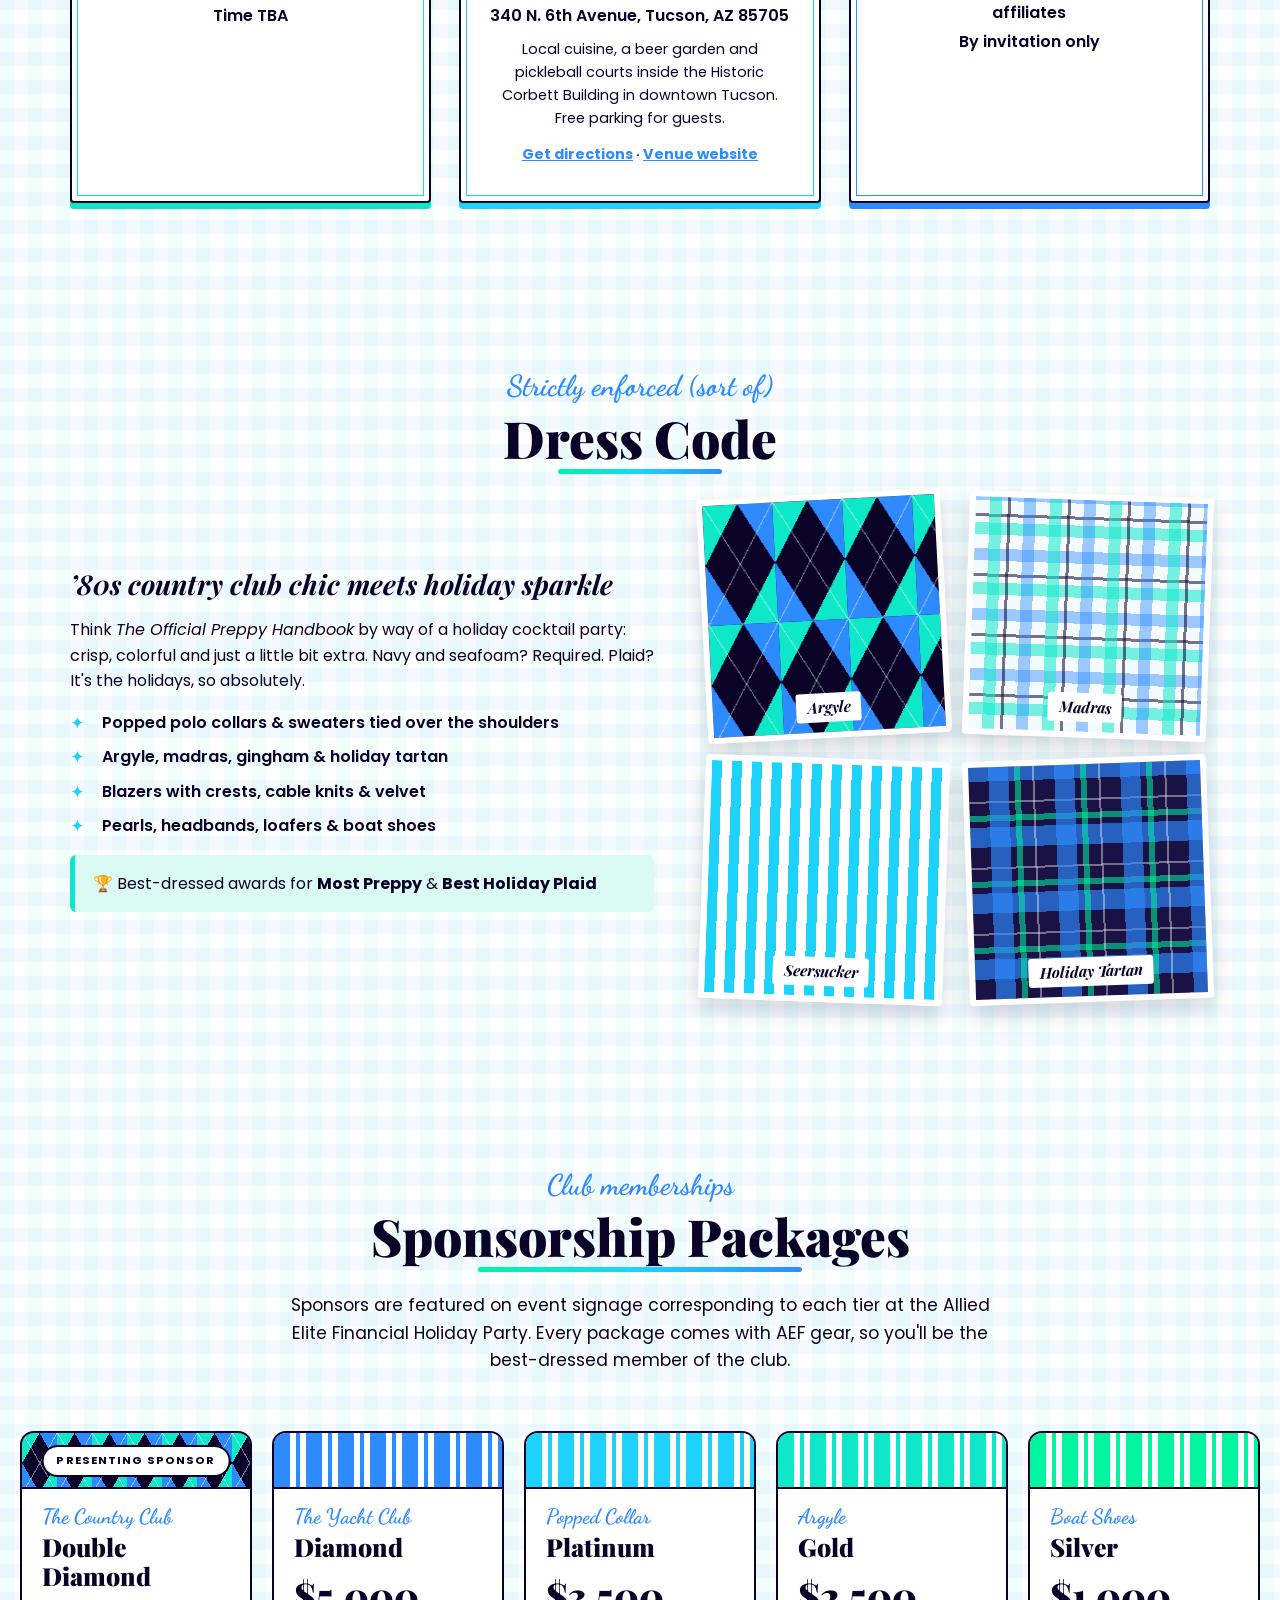
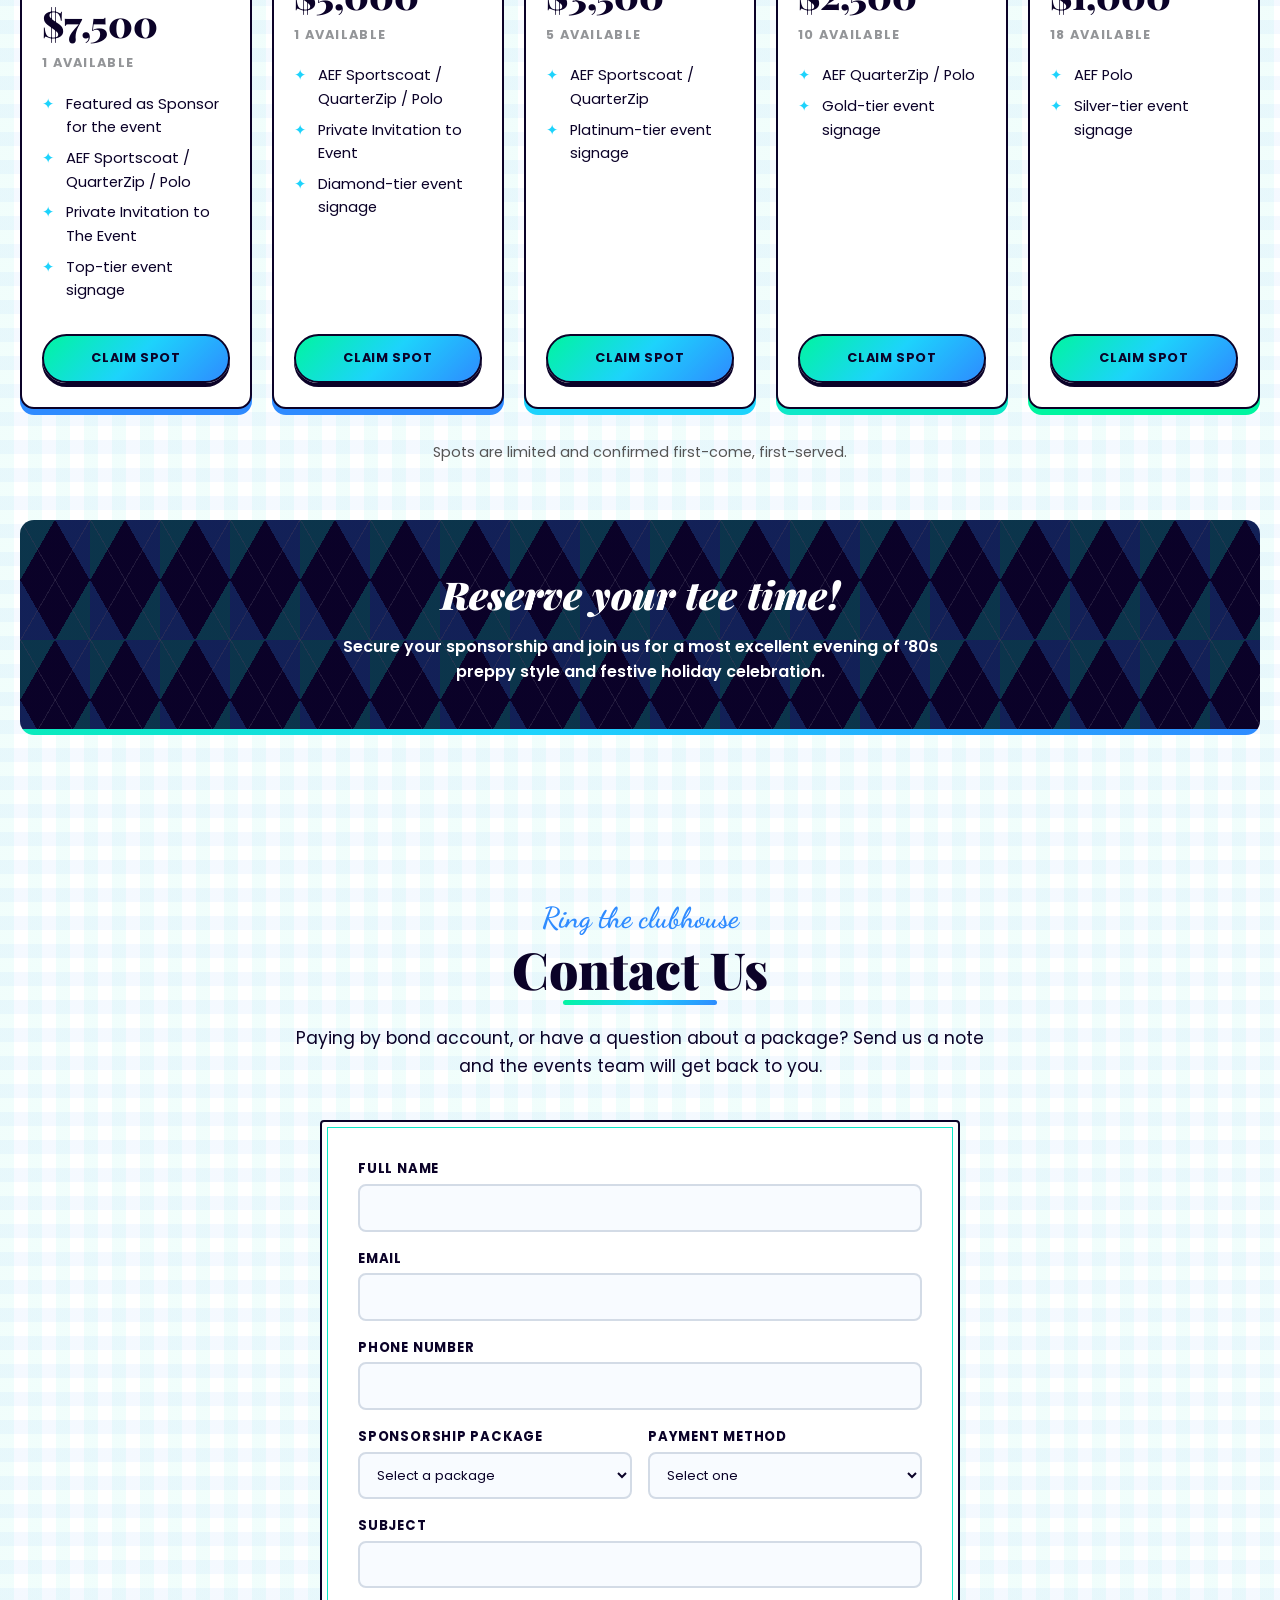
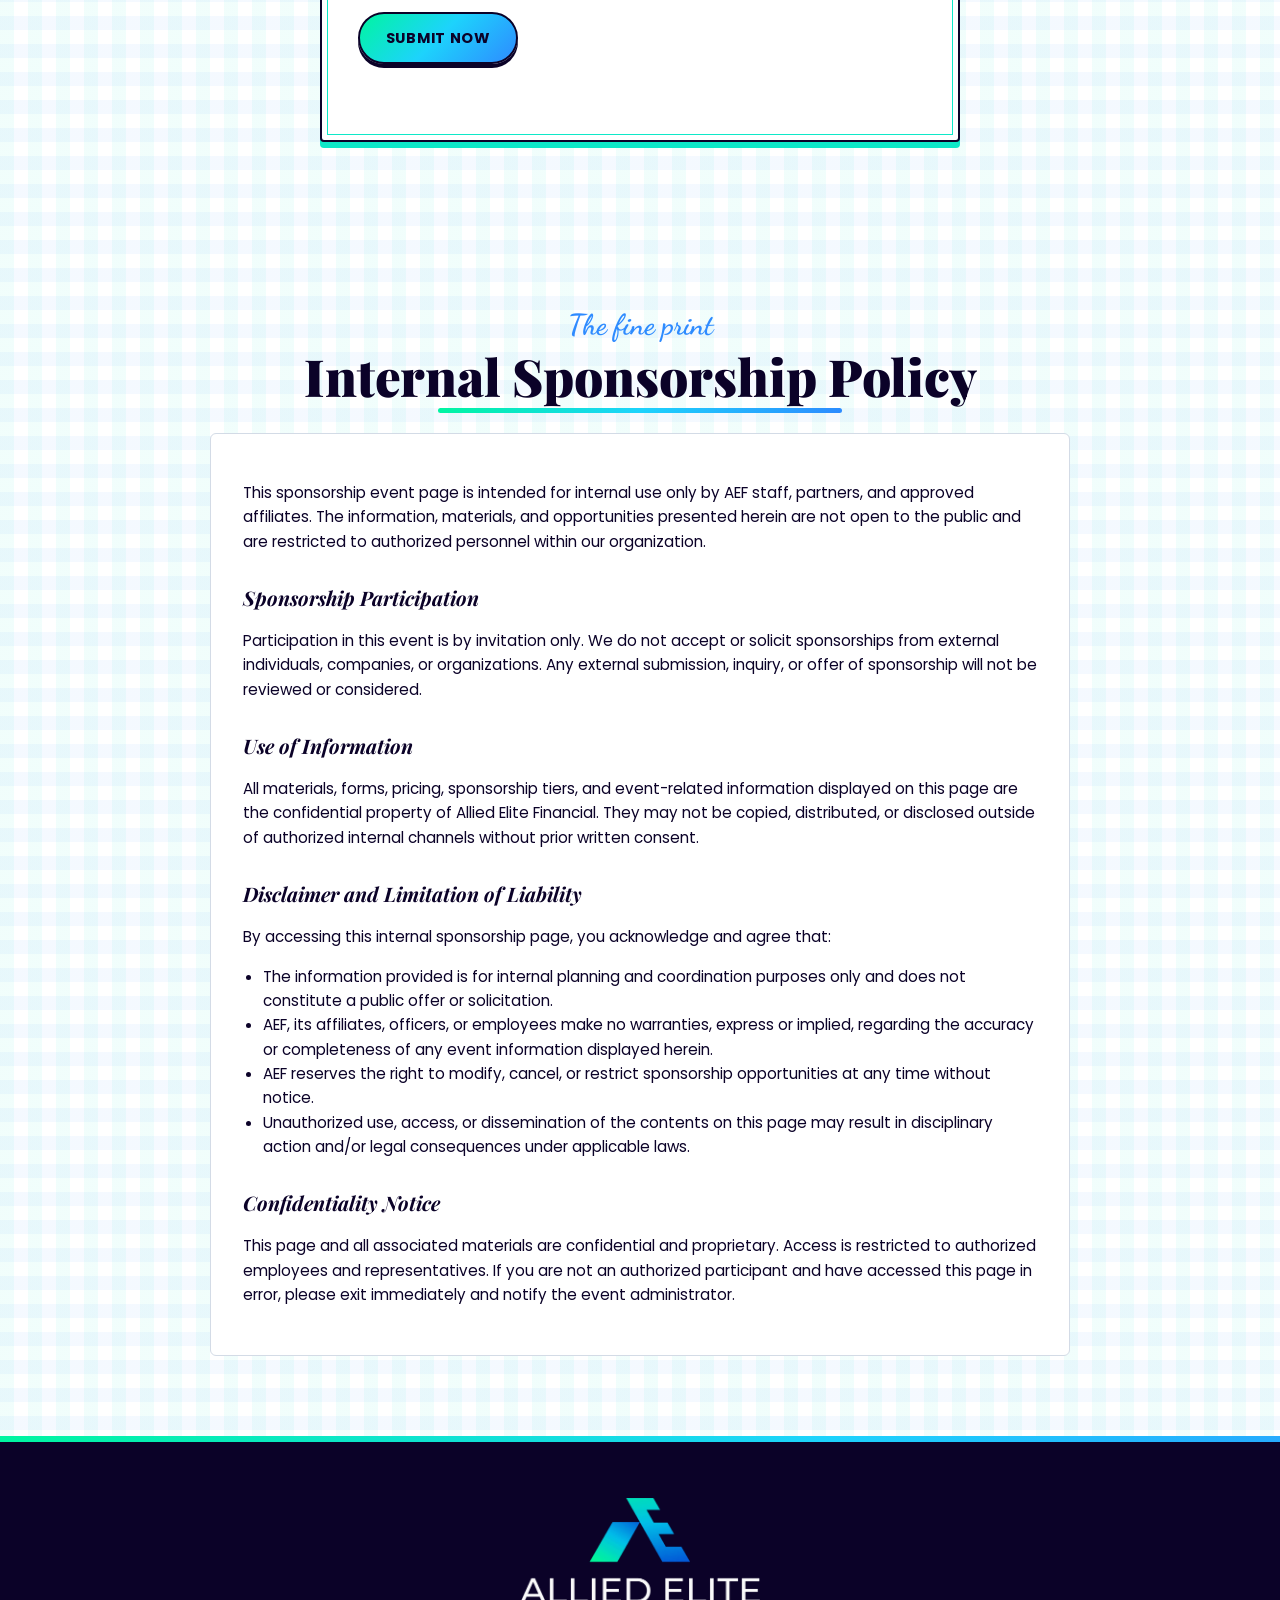
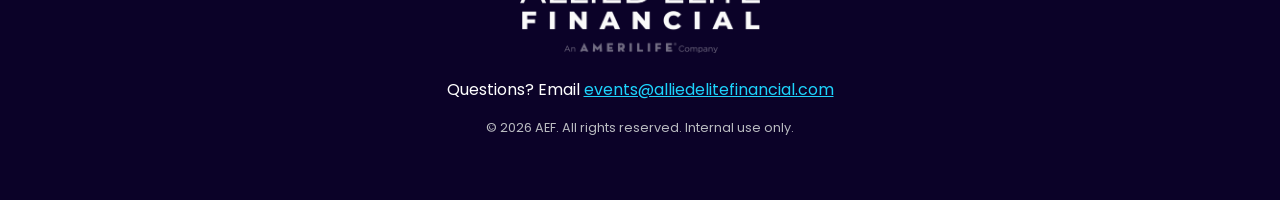
==== commit 52714b2b: "Remove Contact Us to Sponsor buttons from hero and banner Co-Authored-By: Claude Opus 5.5 <noreply@a" ====
--- a/index.html
+++ b/index.html
@@ -54,7 +54,6 @@
         </div>
         <div class="hero__ctas">
           <a class="btn" href="#sponsors">View Packages</a>
-          <a class="btn btn--ghost" href="#contact">Contact Us to Sponsor</a>
         </div>
       </div>
     </section>
@@ -128,7 +127,6 @@
       <div class="cta-band">
         <h3>Reserve your tee time!</h3>
         <p>Secure your sponsorship and join us for a most excellent evening of &rsquo;80s preppy style and festive holiday celebration.</p>
-        <a class="btn" href="#contact">Contact Us to Sponsor</a>
       </div>
     </section>
 
--- a/styles.css
+++ b/styles.css
@@ -331,6 +331,7 @@
 }
 .cta-band h3 { font-family: var(--serif); font-style: italic; font-weight: 900; font-size: clamp(1.7rem, 4.5vw, 2.4rem); margin: 0 0 .5rem; }
 .cta-band p { max-width: 620px; margin: 0 auto 1.5rem; font-weight: 600; }
+.cta-band p:last-child { margin-bottom: 0; }
 .cta-band .btn { box-shadow: 0 4px 0 var(--paper); }
 
 /* ---------- Claim modal ---------- */
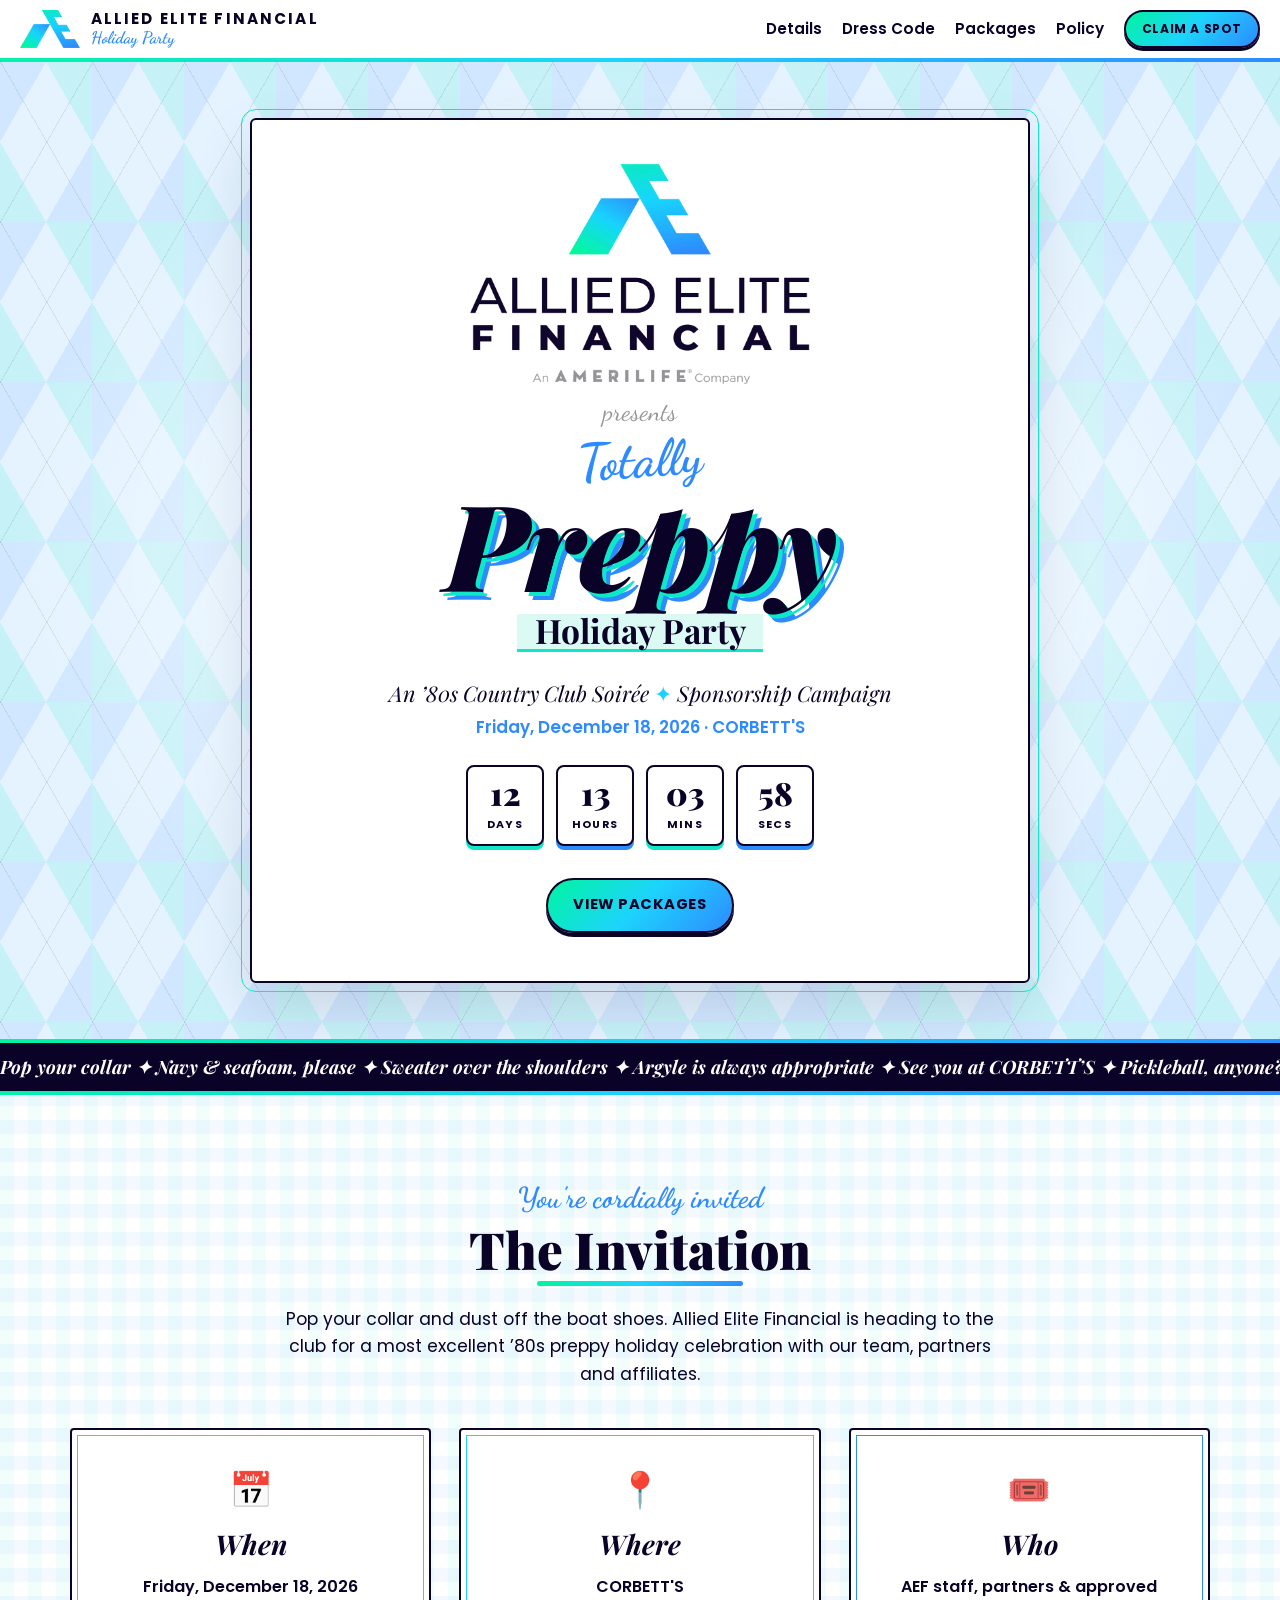
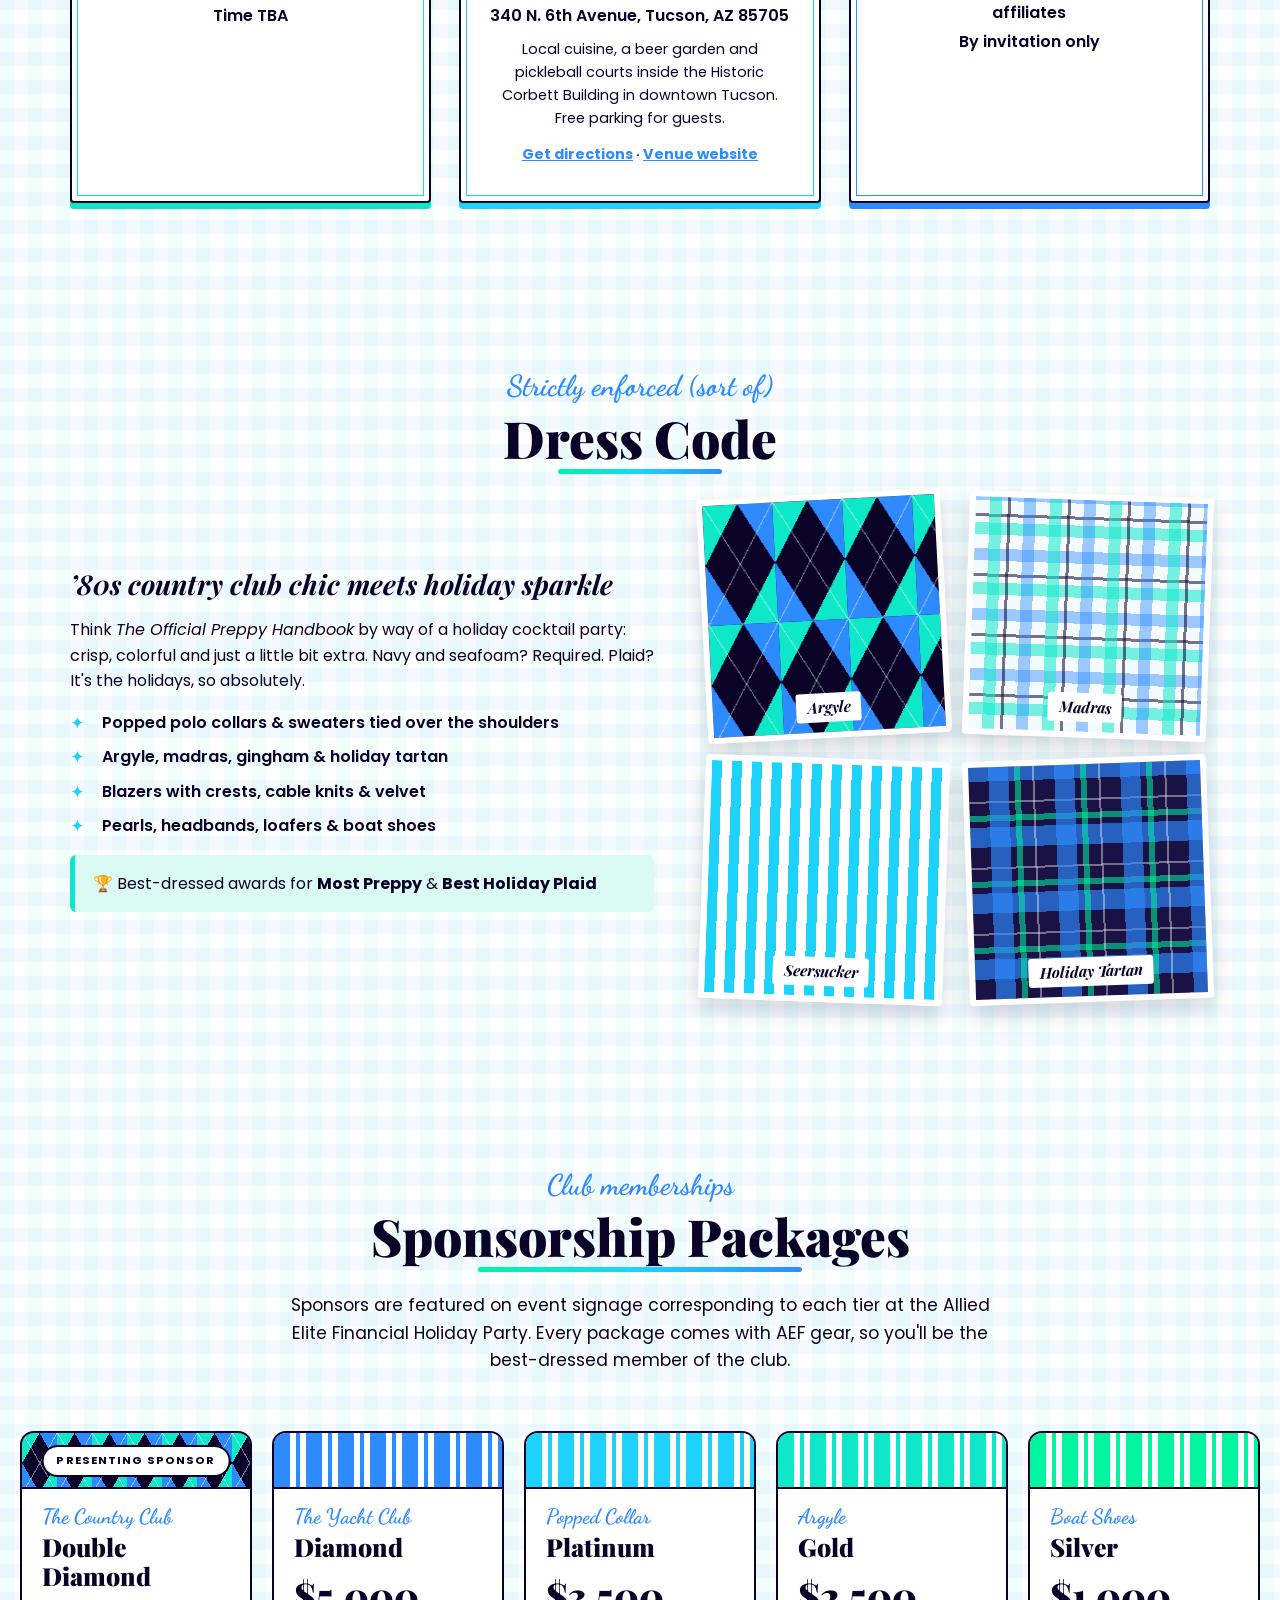
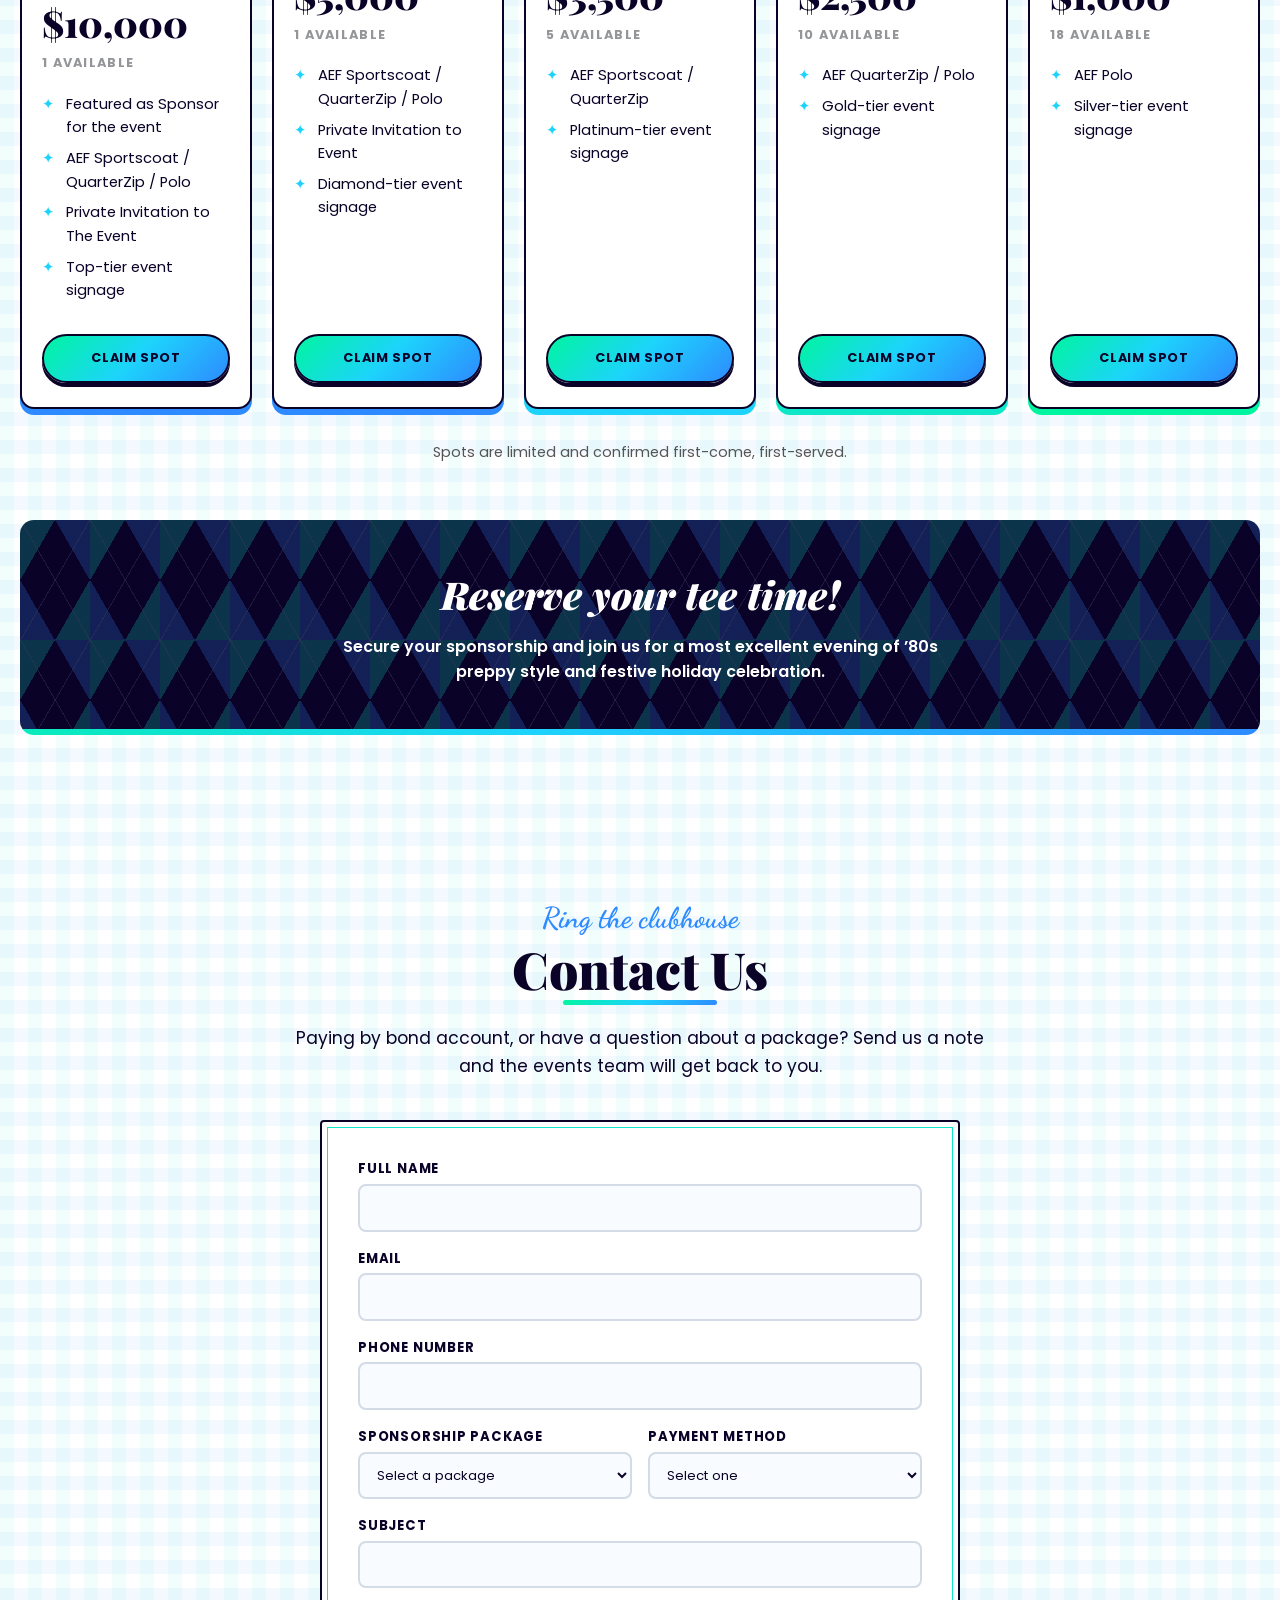
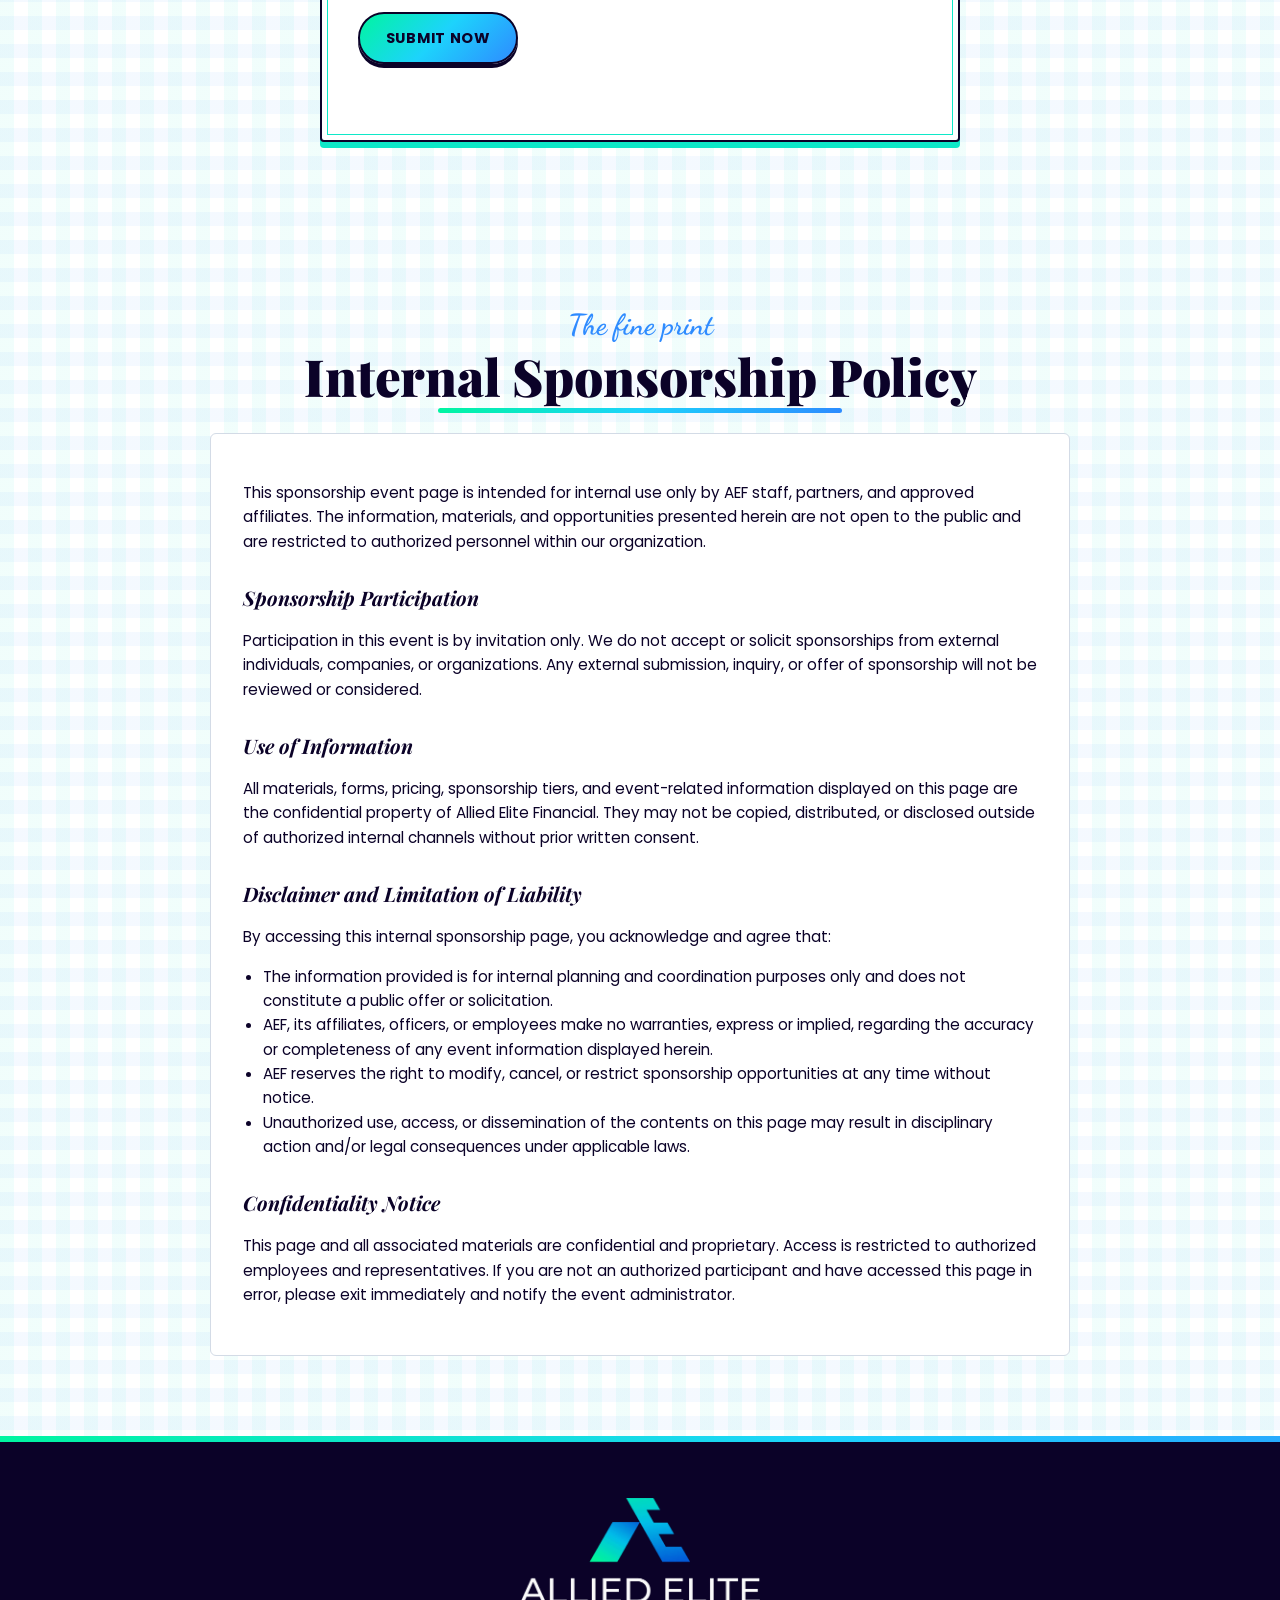
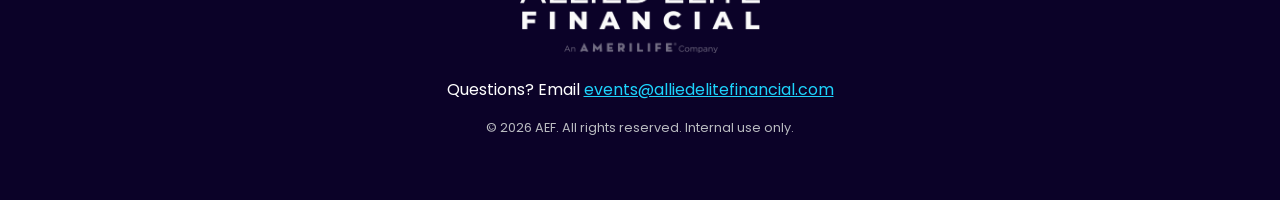
==== commit cffd6a76: "Raise Double Diamond price to $10,000 Co-Authored-By: Claude Opus 5.5 <noreply@anthropic.com> Claude" ====
--- a/index.html
+++ b/index.html
@@ -144,7 +144,7 @@
           <label>Sponsorship Package
             <select name="package" id="contact-package">
               <option value="">Select a package</option>
-              <option value="Double Diamond">Double Diamond ($7,500)</option>
+              <option value="Double Diamond">Double Diamond ($10,000)</option>
               <option value="Diamond">Diamond ($5,000)</option>
               <option value="Platinum">Platinum ($3,500)</option>
               <option value="Gold">Gold ($2,500)</option>
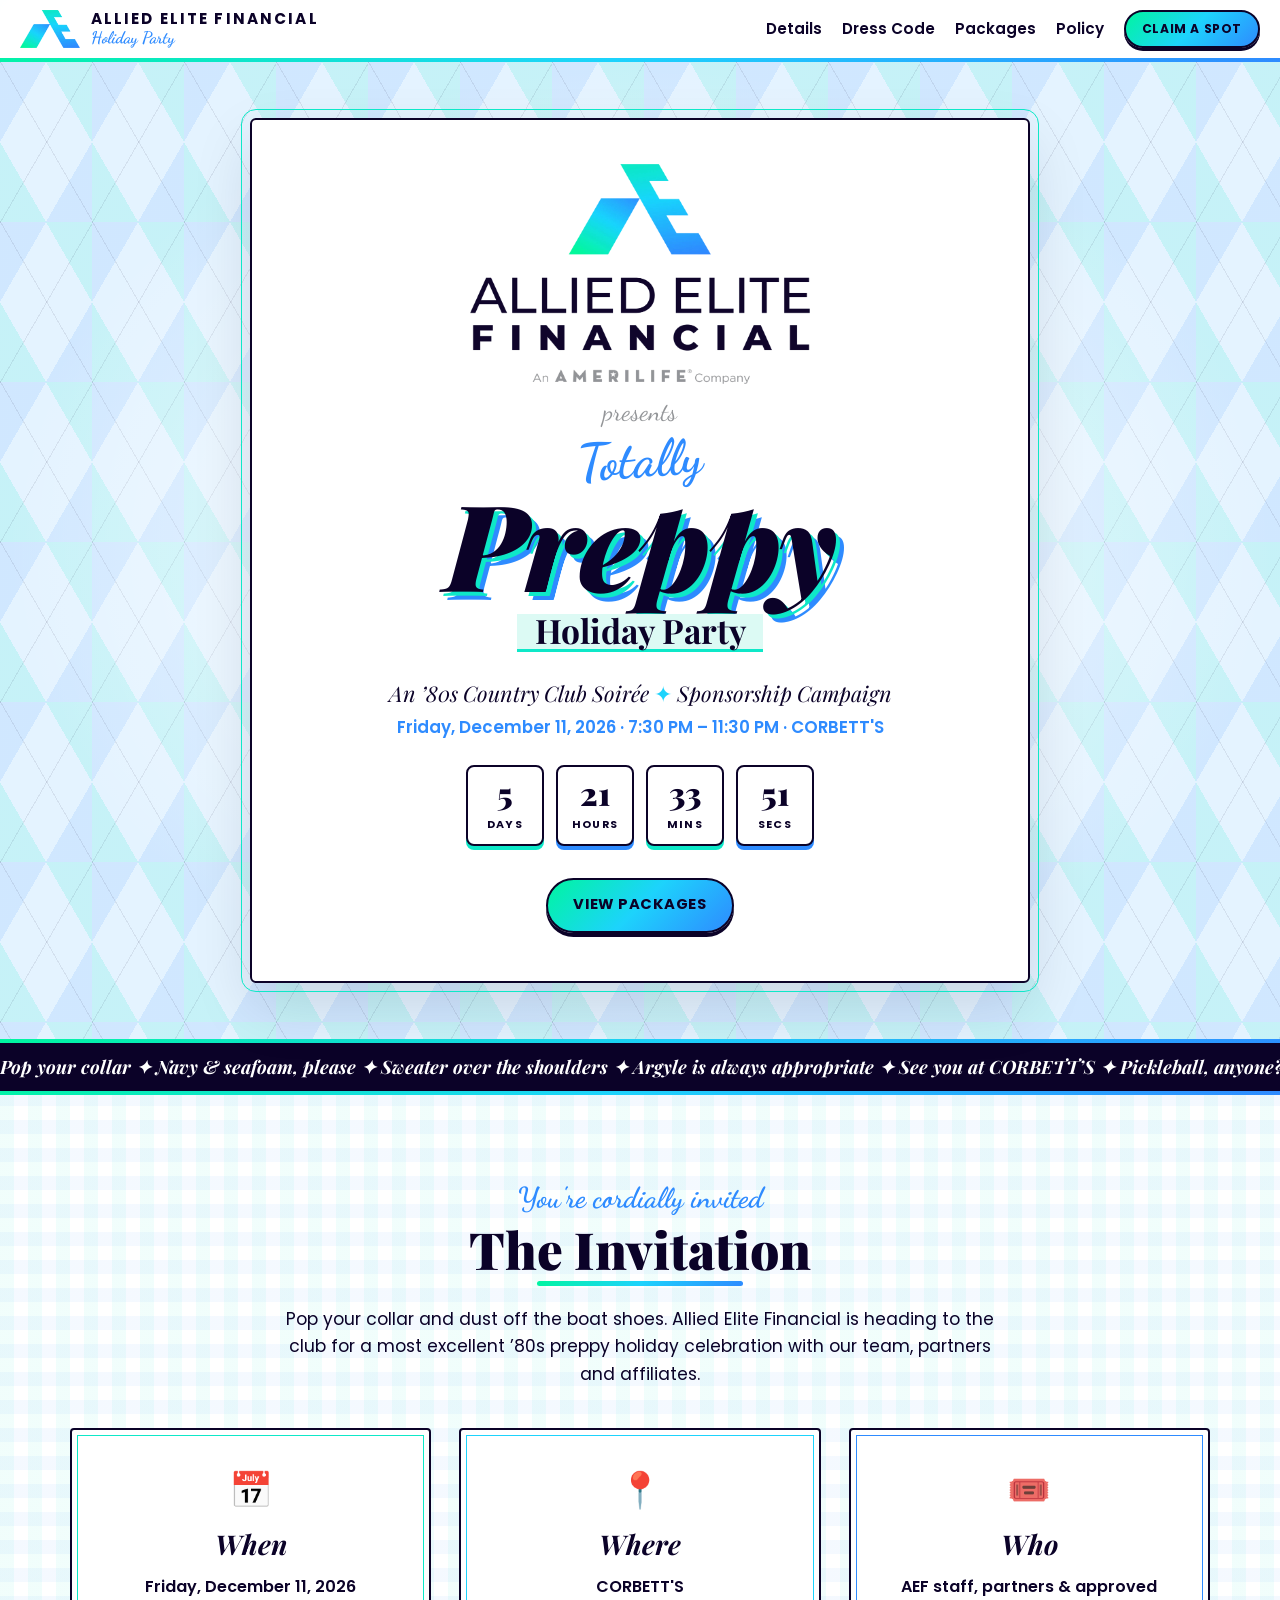
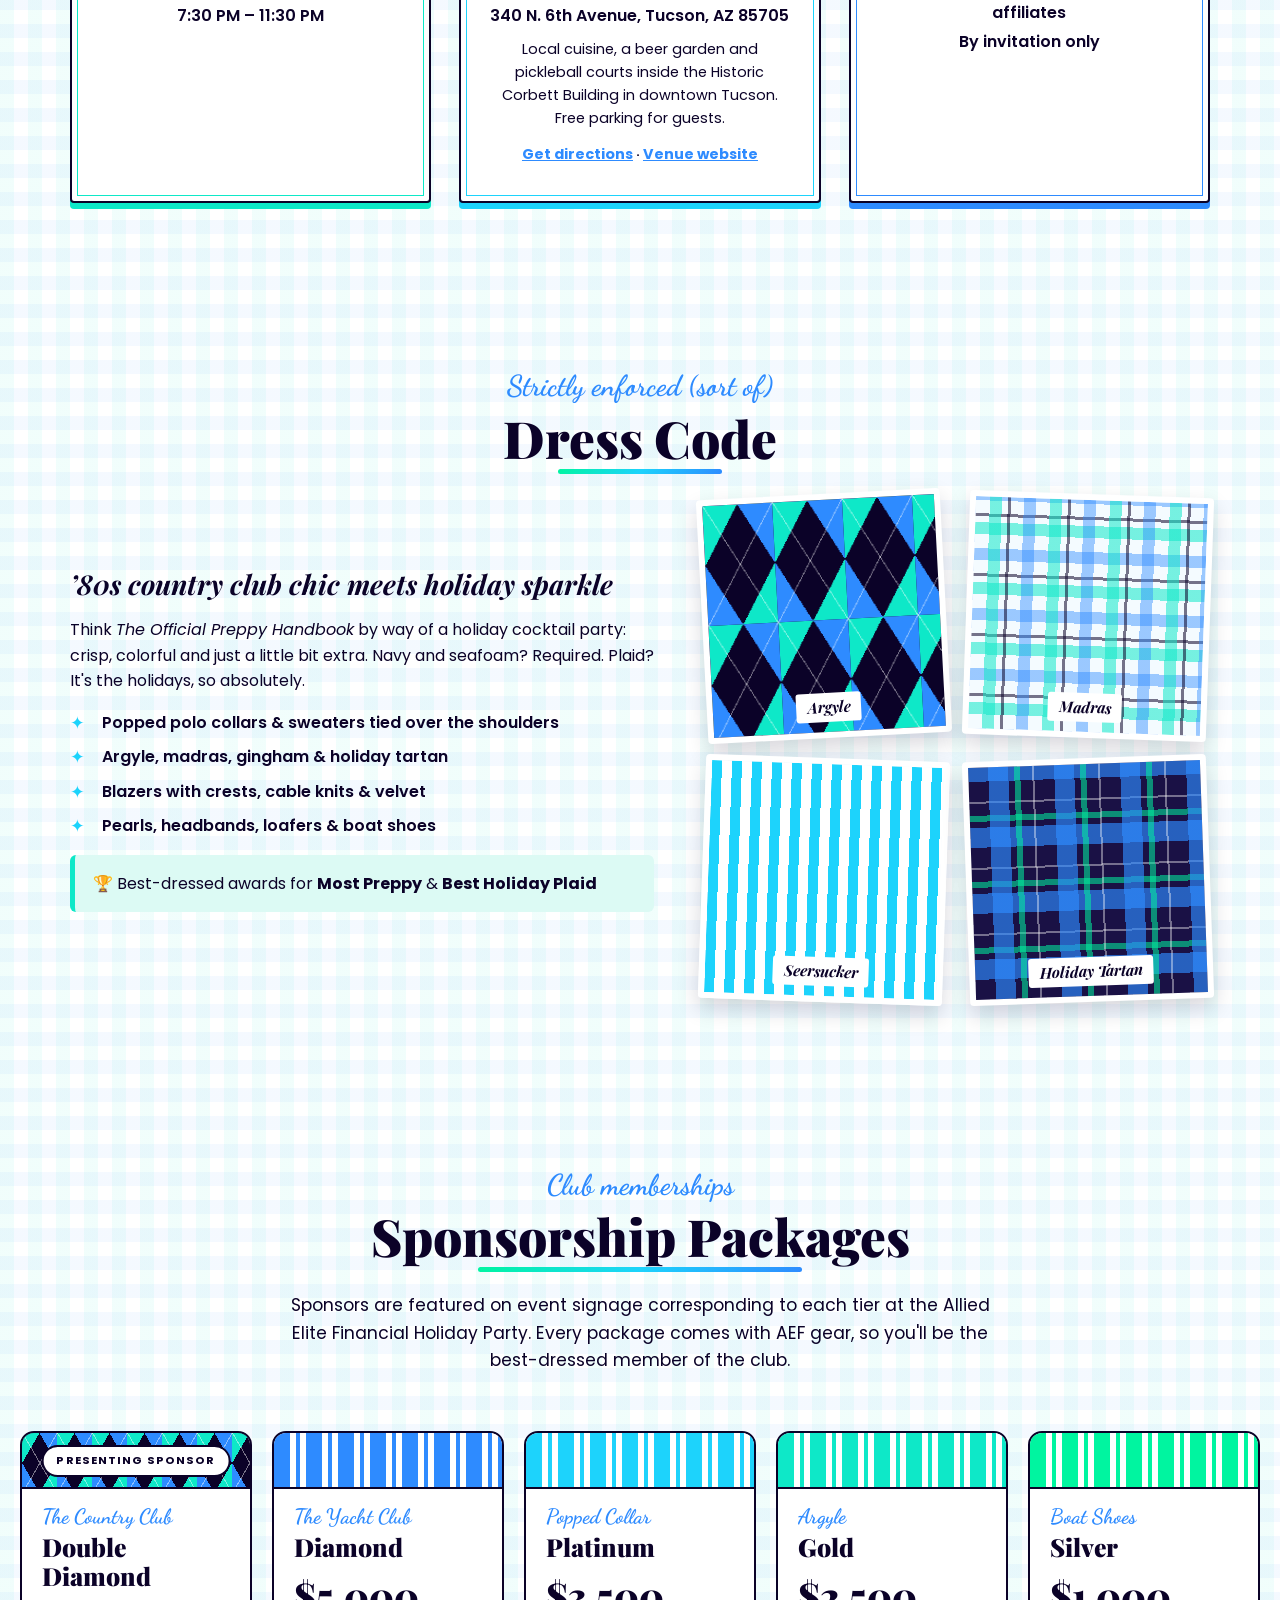
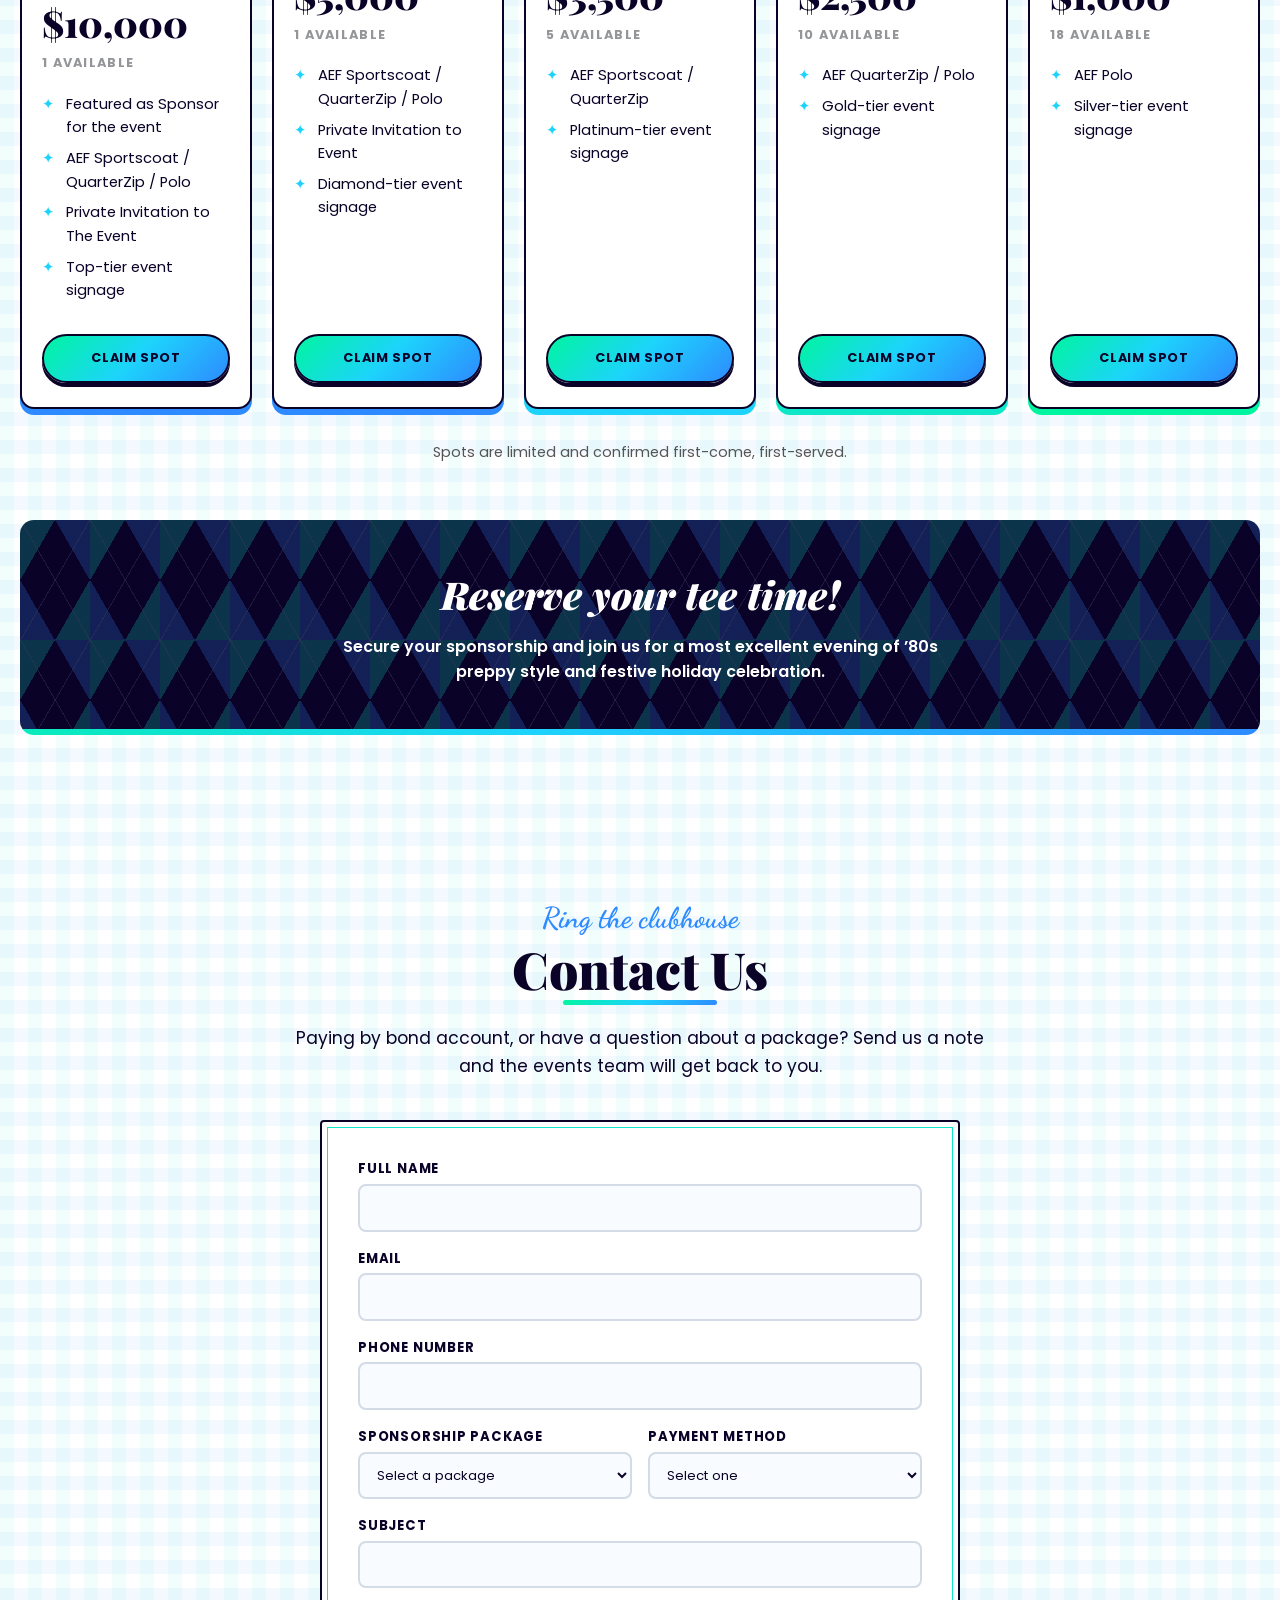
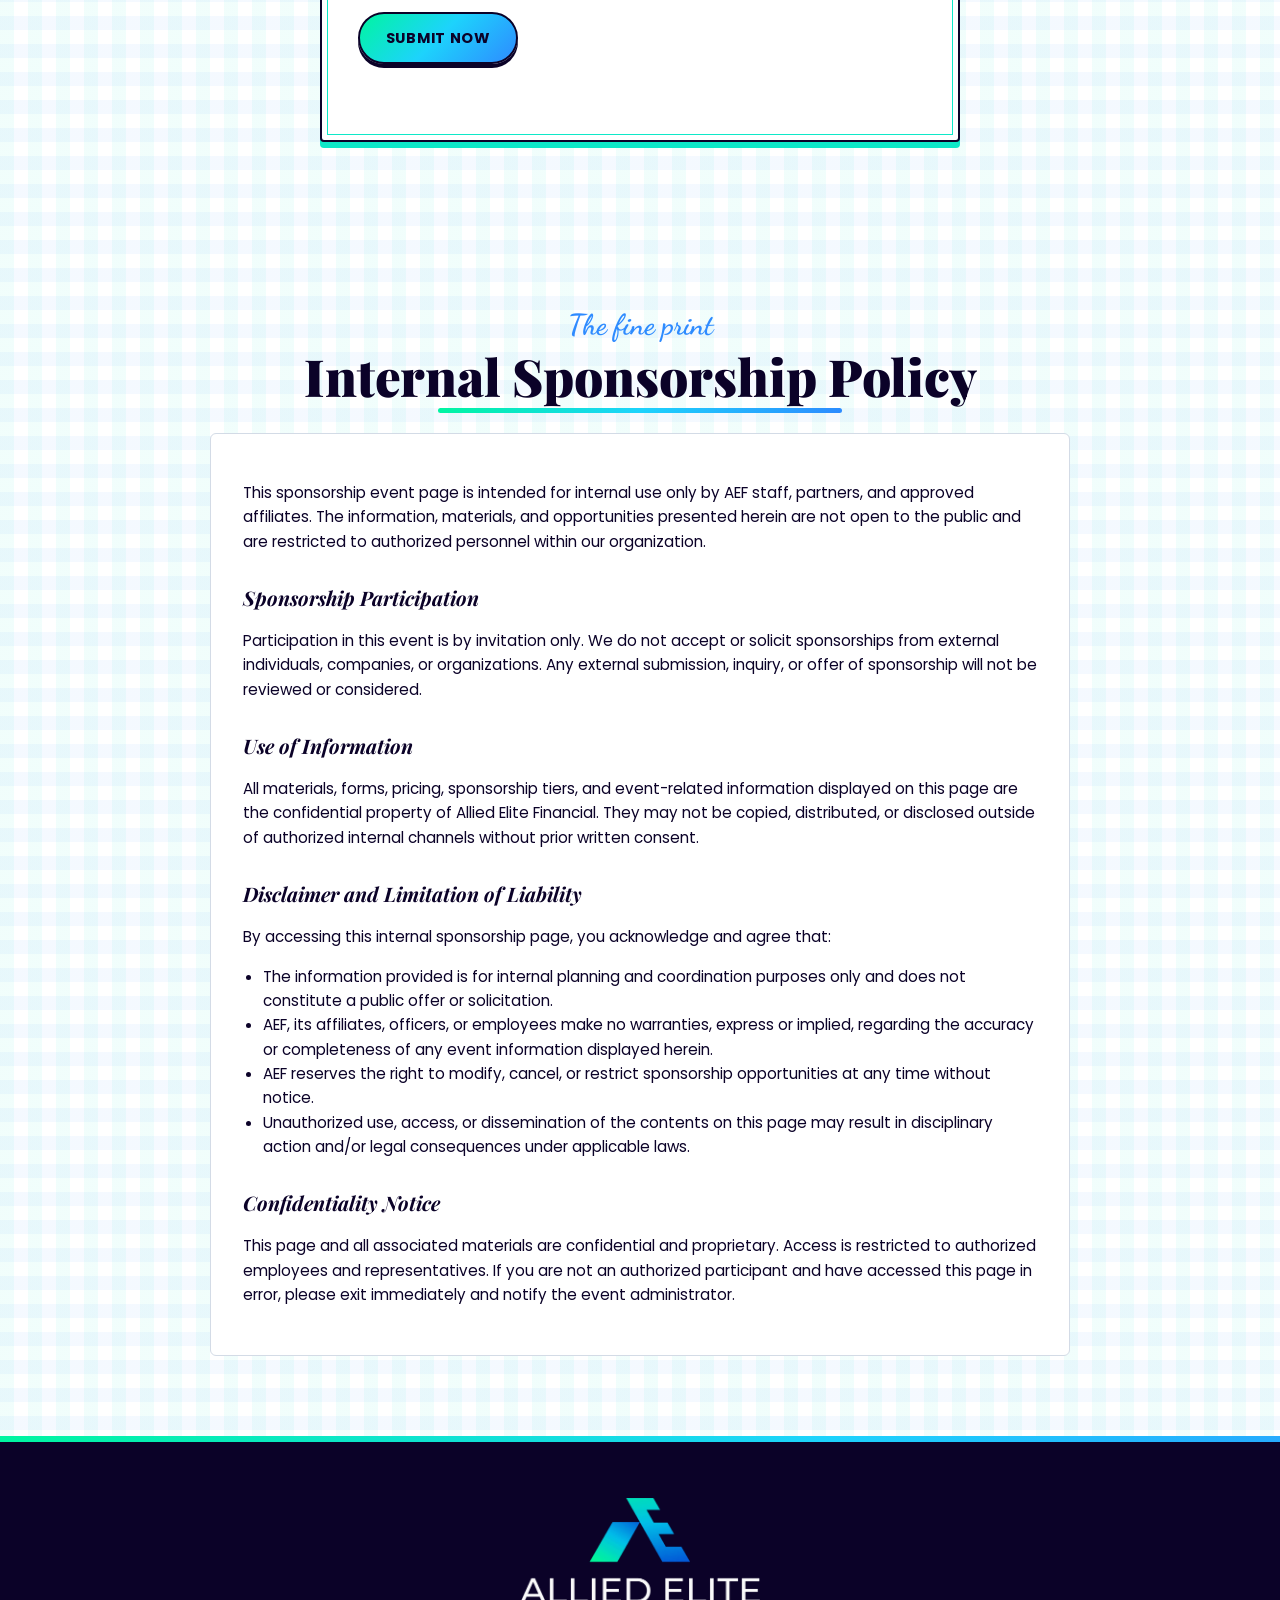
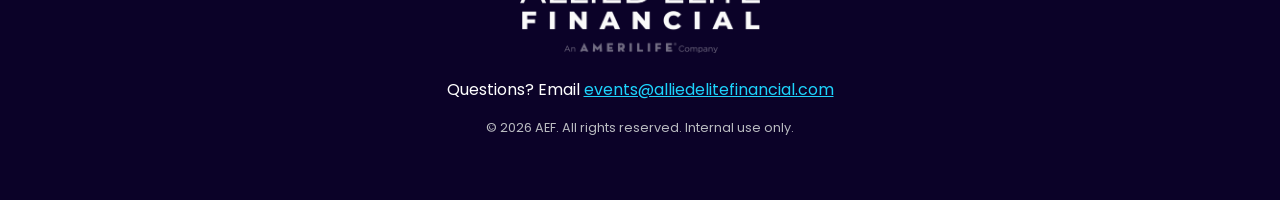
==== commit bd233681: "Set event time to 7:30-11:30 PM Countdown now targets 7:30 PM Tucson time, and the hero date line sh" ====
--- a/index.html
+++ b/index.html
@@ -44,7 +44,7 @@
         </h1>
         <p class="hero__sub">An &rsquo;80s Country Club Soir&eacute;e <span class="sparkle">✦</span> Sponsorship Campaign</p>
         <p class="hero__meta">
-          <span data-field="dateLong">Date TBA</span> &middot; <span data-field="venueName">Venue TBA</span>
+          <span data-field="dateLong">Date TBA</span> &middot; <span data-field="timeRange">Time TBA</span> &middot; <span data-field="venueName">Venue TBA</span>
         </p>
         <div class="countdown" id="countdown" aria-live="polite">
           <div><span id="cd-days">--</span><small>Days</small></div>
--- a/styles.css
+++ b/styles.css
@@ -138,6 +138,7 @@
 .hero__sub { font-family: var(--serif); font-style: italic; font-size: clamp(1.05rem, 3vw, 1.35rem); margin: 1.5rem 0 .25rem; }
 .sparkle { color: var(--cyan); font-style: normal; }
 .hero__meta { font-weight: 600; font-size: 1.05rem; margin: 0 0 1.5rem; color: var(--blue); }
+.hero__meta span { white-space: nowrap; }
 .hero__ctas { display: flex; gap: 1rem; justify-content: center; flex-wrap: wrap; margin-top: 2rem; }
 
 .countdown { display: flex; gap: .75rem; justify-content: center; flex-wrap: wrap; }
